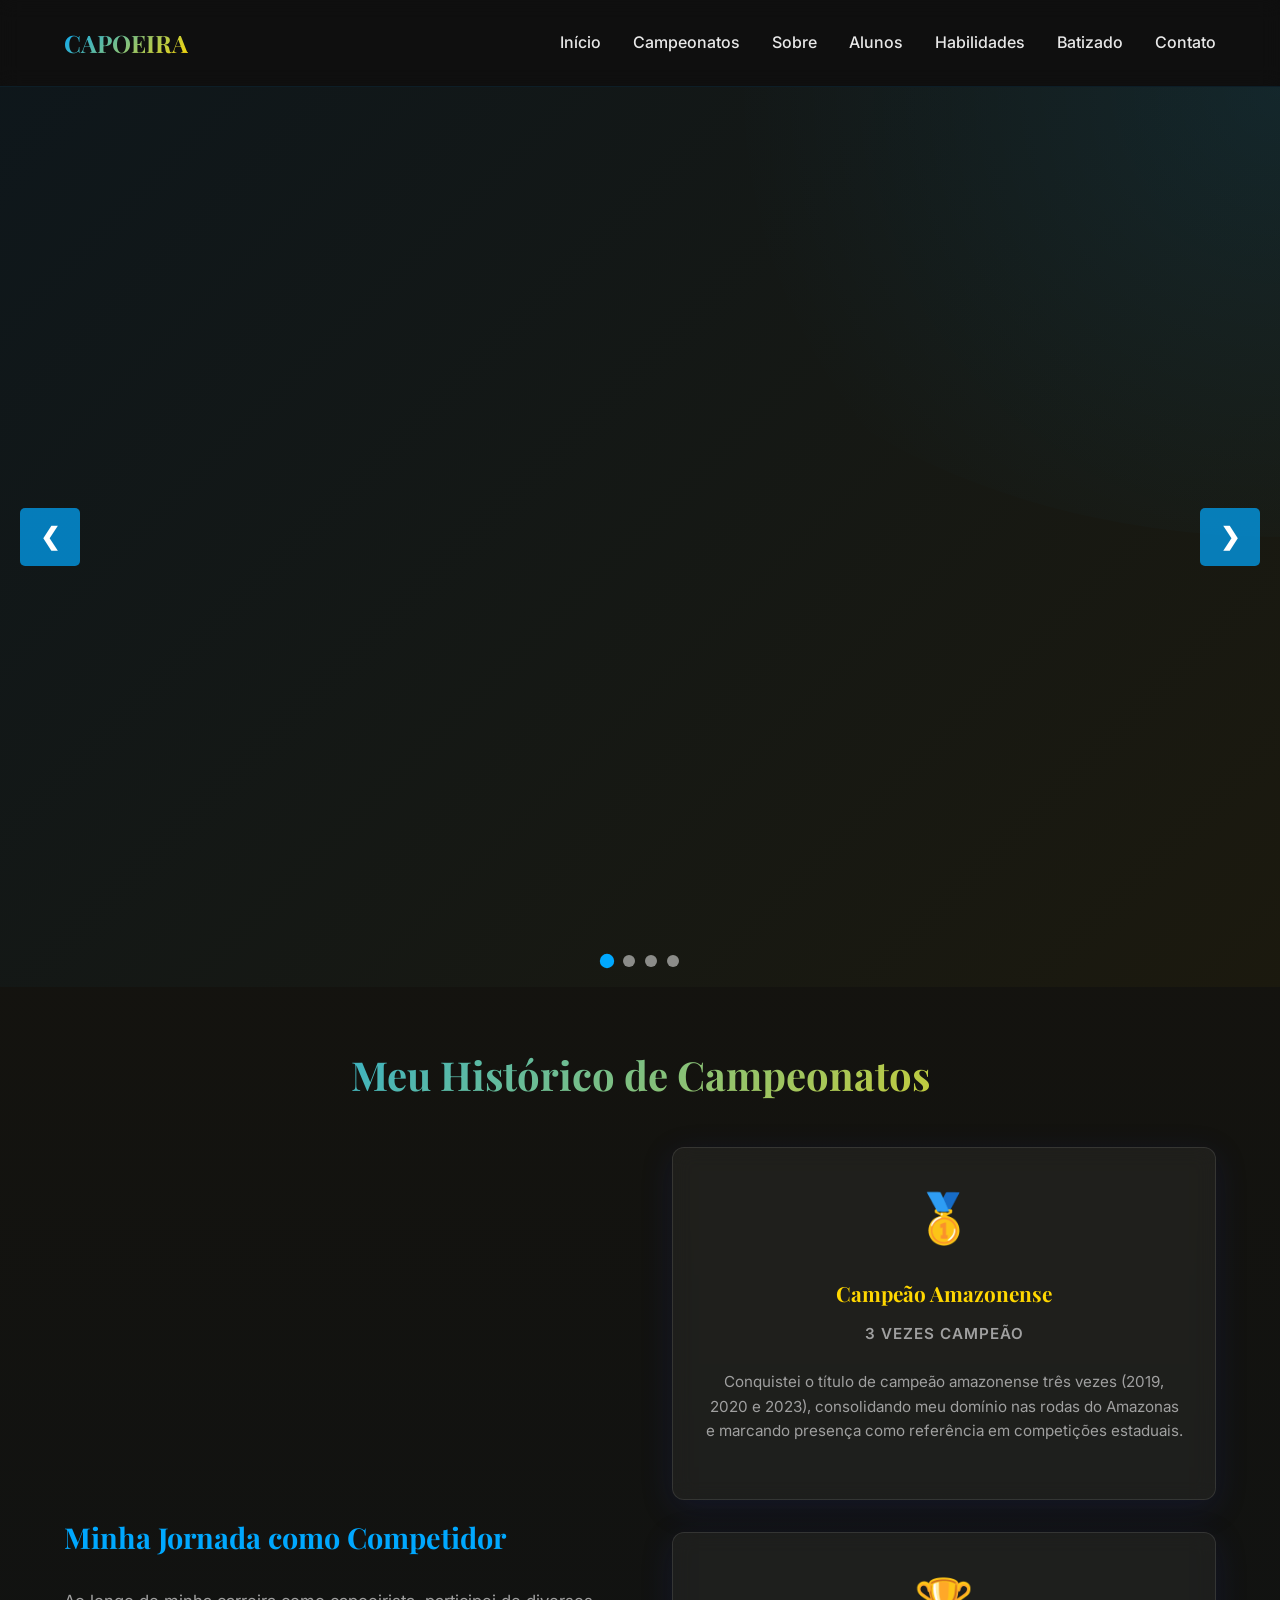
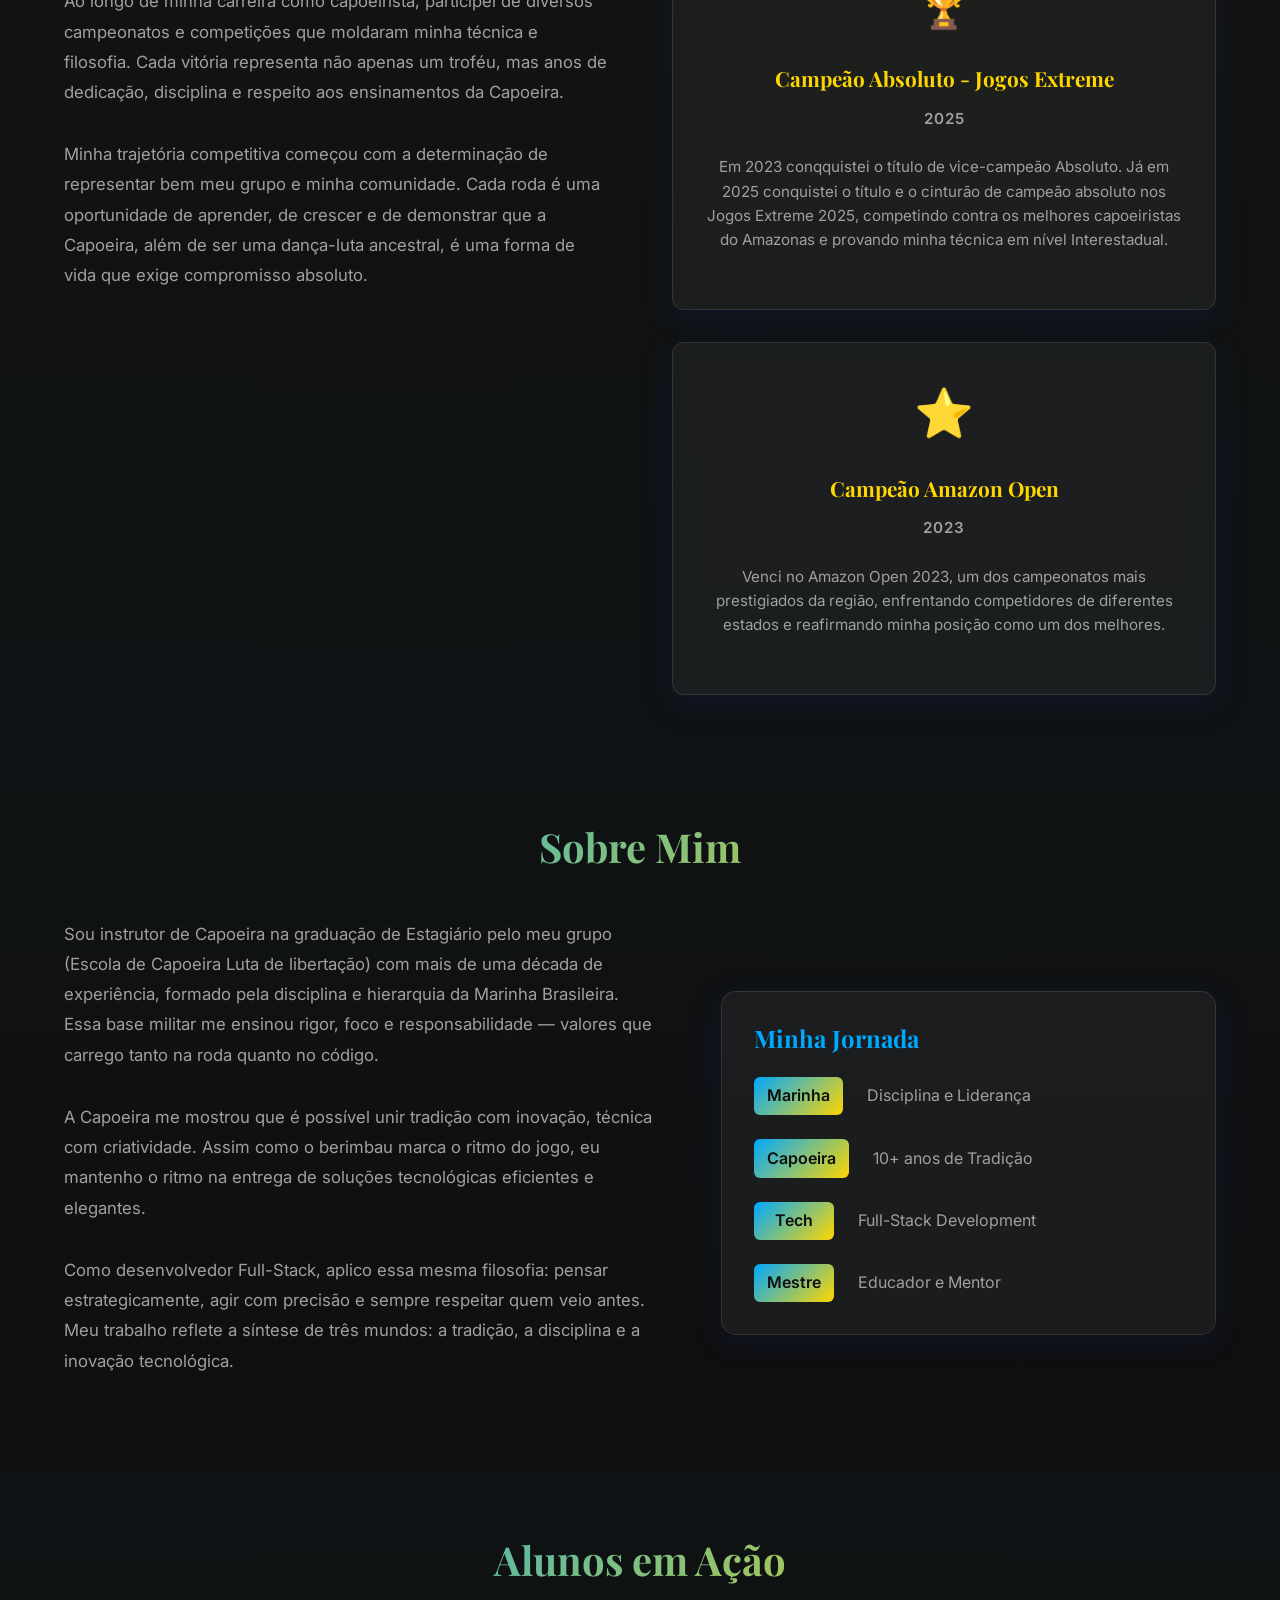
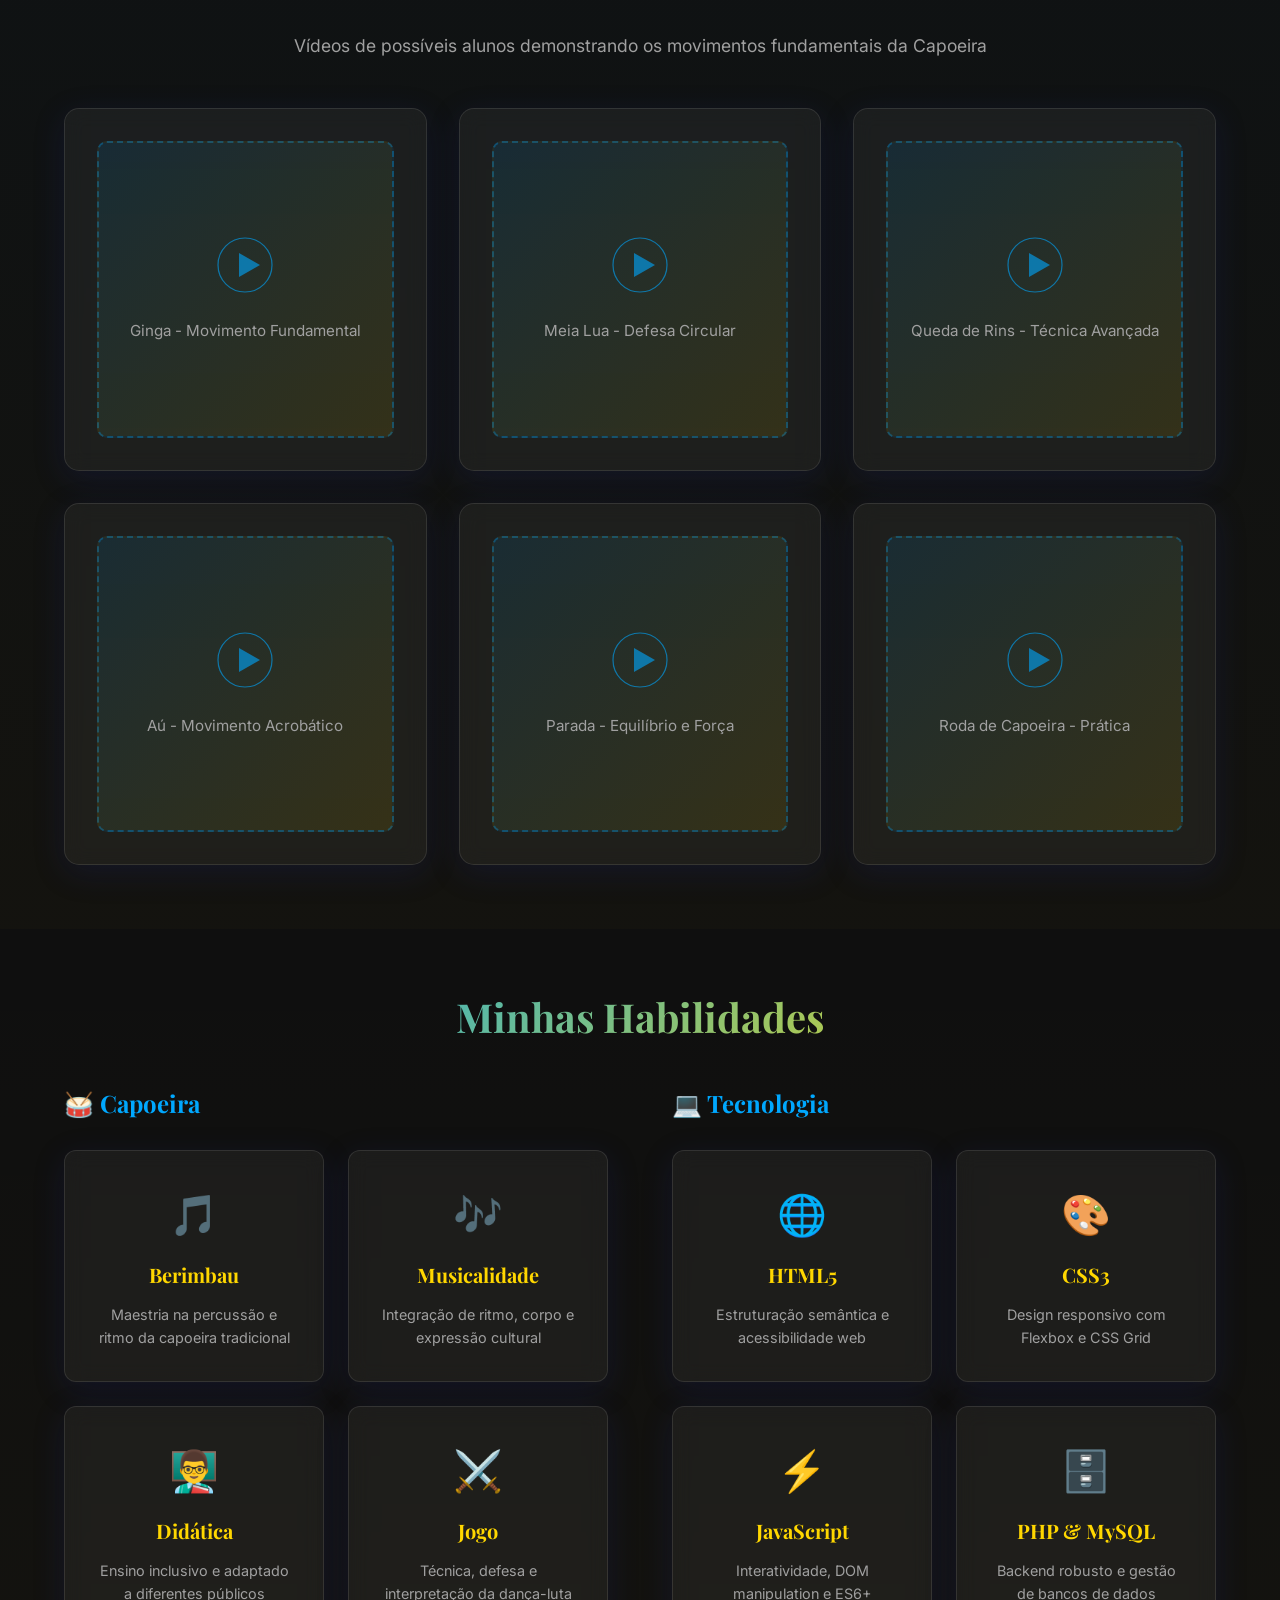
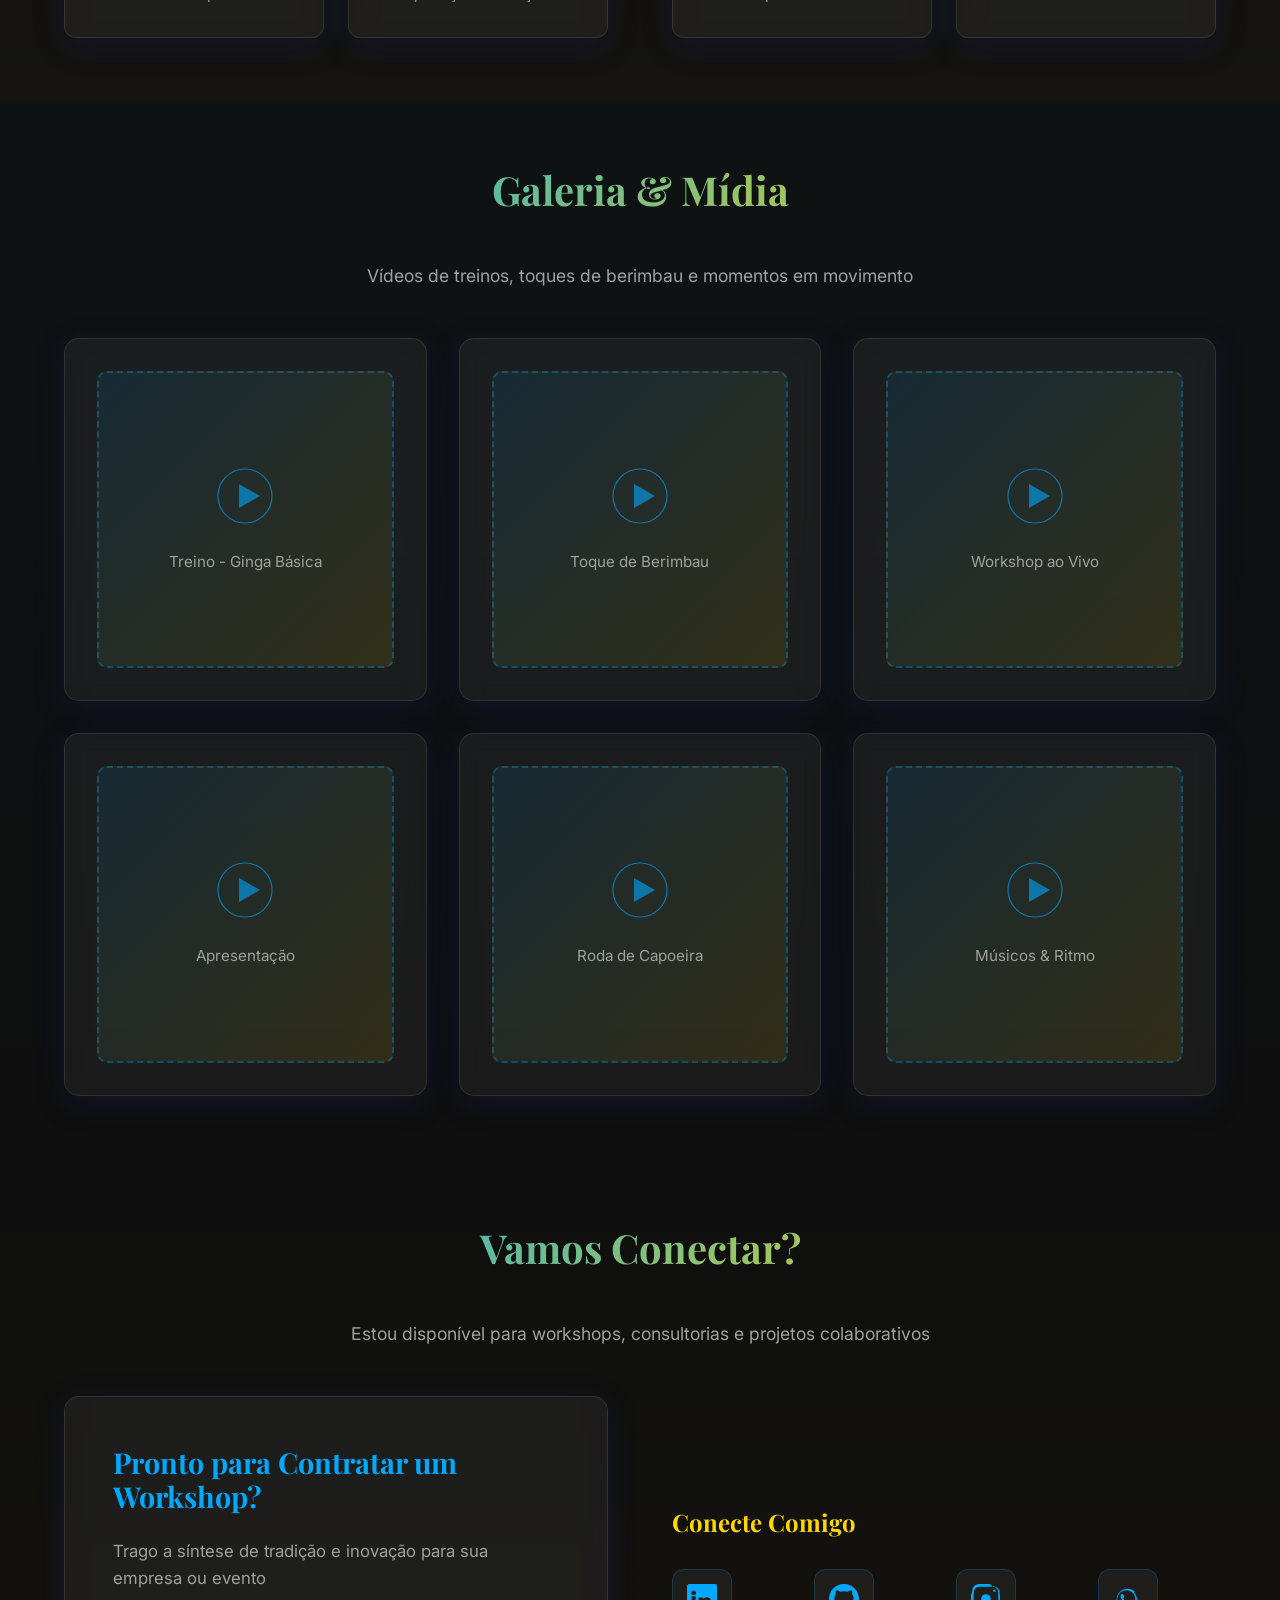
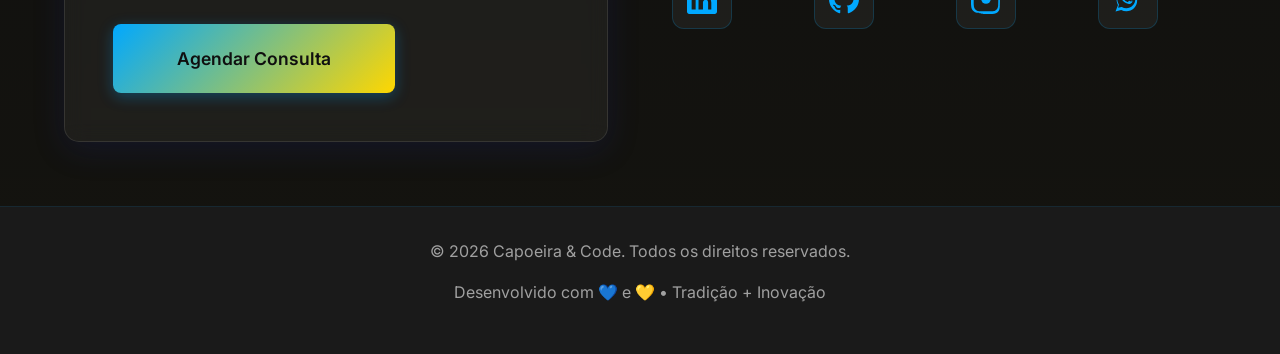
==== index.html @ b0fed378 "Subindo portfólio sem arquivos pesados" ====
<!DOCTYPE html>
<html lang="pt-BR">
<head>
    <meta charset="UTF-8">
    <meta name="viewport" content="width=device-width, initial-scale=1.0, user-scalable=no, maximum-scale=1.0, minimum-scale=1.0">
    <title>Capoeira & Code - Instrutor de Capoeira | Desenvolvedor Full-Stack</title>
    <link rel="preconnect" href="https://fonts.googleapis.com">
    <link rel="preconnect" href="https://fonts.gstatic.com" crossorigin>
    <link href="https://fonts.googleapis.com/css2?family=Inter:wght@300;400;500;600;700&family=Playfair+Display:wght@600;700;800&display=swap" rel="stylesheet">
    <link rel="stylesheet" href="style.css">
</head>
<body>
    <!-- Navigation -->
    <nav class="navbar">
        <div class="navbar-container">
            <div class="logo">
                <span class="logo-text">CAPOEIRA</span>
            </div>
            <ul class="nav-menu">
                <li><a href="#hero" class="nav-link">Início</a></li>
                <li><a href="#campeonatos" class="nav-link">Campeonatos</a></li>
                <li><a href="#sobre" class="nav-link">Sobre</a></li>
                <li><a href="#alunos" class="nav-link">Alunos</a></li>
                <li><a href="#habilidades" class="nav-link">Habilidades</a></li>
                <li><a href="batizado.html" class="nav-link">Batizado</a></li>
                <li><a href="#contato" class="nav-link">Contato</a></li>
            </ul>
            <div class="hamburger">
                <span></span>
                <span></span>
                <span></span>
            </div>
        </div>
    </nav>

    <!-- Hero Section -->
    <section id="hero" class="hero">
        <!-- Slideshow de Fundo -->
        <div class="hero-slideshow">
            <div class="slideshow-container">
                
                <div class="slide fade" style="background-image: url('Capoeira/XXXVII Batizado Luta de Libertação/20240727_153357.jpg');">
                </div>

                <div class="slide fade" style="background-image: url('Capoeira/XXXVII Batizado Luta de Libertação/20240727_152850.jpg');">
                </div>

                <div class="slide fade" style="background-image: url('Capoeira/XXXVII Batizado Luta de Libertação/20240727_152855.jpg');">
                   
                </div>

                <div class="slide fade" style="background-image: url('Capoeira/IMG-20250831-WA0031.jpg');">
                </div>

                <div class="slide fade" style="background-image: url('Capoeira/IMG-20250831-WA0033.jpg');">
                </div>

                <div class="slide fade" style="background-image: url('Capoeira/IMG-20250831-WA0037.jpg');">
                </div>
            
            <!-- Controles do Slideshow -->
            <button class="slideshow-btn prev" id="prevBtn" onclick="changeSlide(-1)">❮</button>
            <button class="slideshow-btn next" id="nextBtn" onclick="changeSlide(1)">❯</button>
            
            <!-- Dots/Indicadores -->
            <div class="slideshow-dots">
                <span class="dot active" onclick="currentSlide(0)"></span>
                <span class="dot" onclick="currentSlide(1)"></span>
                <span class="dot" onclick="currentSlide(2)"></span>
                <span class="dot" onclick="currentSlide(3)"></span>
            </div>
        </div>

        <div class="hero-content">
            <div class="hero-text">
                <h1 class="hero-title">Tradição na Roda, Inovação no Código</h1>
                <p class="hero-subtitle">10 anos de experiência em Capoeira + Desenvolvedor Full-Stack</p>
                <p class="hero-description">Unindo a disciplina da Marinha, a filosofia da Capoeira e a agilidade do desenvolvimento de software</p>
                <div class="hero-buttons">
                    <button class="btn btn-primary">Contratar Workshop</button>
                    <button class="btn btn-secondary">Conhecer Meu Trabalho</button>
                </div>
            </div>
            <div class="hero-image">
                <div class="image-placeholder">
                    <img src="" alt="Foto destaque" id="hero-img">
                </div>
            </div>
        </div>
    </section>

    <!-- Campeonatos e Vitórias -->
    <section id="campeonatos" class="campeonatos">
        <div class="container">
            <h2 class="section-title">Meu Histórico de Campeonatos</h2>
            
            <div class="campeonatos-content">
                <div class="biography-section">
                    <h3>Minha Jornada como Competidor</h3>
                    <p>
                        Ao longo de minha carreira como capoeirista, participei de diversos campeonatos e competições que moldaram minha técnica e filosofia. Cada vitória representa não apenas um troféu,
                        mas anos de dedicação, disciplina e respeito aos ensinamentos da Capoeira.
                    </p>
                    <p>
                        Minha trajetória competitiva começou com a determinação de representar bem meu grupo e minha comunidade. 
                        Cada roda é uma oportunidade de aprender, de crescer e de demonstrar que a Capoeira, além de ser uma dança-luta ancestral, é uma forma de vida que exige compromisso absoluto.
                    
                    </p>
                </div>

                <div class="championships-grid">
                    <div class="championship-card glass">
                        <div class="championship-icon">🥇</div>
                        <h3>Campeão Amazonense</h3>
                        <p class="championship-label">3 Vezes Campeão</p>
                        <p>Conquistei o título de campeão amazonense três vezes (2019, 2020 e 2023), consolidando meu domínio nas rodas do Amazonas e marcando presença como referência em competições estaduais.</p>
                    </div>

                    <div class="championship-card glass">
                        <div class="championship-icon">🏆</div>
                        <h3>Campeão Absoluto - Jogos Extreme</h3>
                        <p class="championship-label">2025</p>
                        <p>Em 2023 conqquistei o título de vice-campeão Absoluto. Já em 2025 conquistei o título e o cinturão de campeão absoluto nos Jogos Extreme 2025, competindo contra os melhores capoeiristas do Amazonas e provando minha técnica em nível Interestadual.</p>
                    </div>

                    <div class="championship-card glass">
                        <div class="championship-icon">⭐</div>
                        <h3>Campeão Amazon Open</h3>
                        <p class="championship-label">2023</p>
                        <p>Venci no Amazon Open 2023, um dos campeonatos mais prestigiados da região, enfrentando competidores de diferentes estados e reafirmando minha posição como um dos melhores.</p>
                    </div>
                </div>
            </div>
        </div>
    </section>

    <!-- Sobre Mim -->
    <section id="sobre" class="sobre">
        <div class="container">
            <h2 class="section-title">Sobre Mim</h2>
            <div class="sobre-content">
                <div class="sobre-text">
                    <p>
                        Sou instrutor de Capoeira na graduação de Estagiário pelo meu grupo (Escola de Capoeira Luta de libertação) com mais de uma década de experiência, formado pela disciplina e hierarquia da Marinha Brasileira. 
                        Essa base militar me ensinou rigor, foco e responsabilidade — valores que carrego tanto na roda quanto no código.
                    </p>
                    <p>
                        A Capoeira me mostrou que é possível unir tradição com inovação, técnica com criatividade. 
                        Assim como o berimbau marca o ritmo do jogo, eu mantenho o ritmo na entrega de soluções tecnológicas eficientes e elegantes.
                    </p>
                    <p>
                        Como desenvolvedor Full-Stack, aplico essa mesma filosofia: pensar estrategicamente, agir com precisão e sempre respeitar quem veio antes.
                         Meu trabalho reflete a síntese de três mundos: a tradição, a disciplina e a inovação tecnológica.
                    </p>
                </div>
                <div class="sobre-highlight">
                    <div class="highlight-card glass">
                        <h3>Minha Jornada</h3>
                        <ul class="journey-list">
                            <li><span class="badge">Marinha</span> Disciplina e Liderança</li>
                            <li><span class="badge">Capoeira</span> 10+ anos de Tradição</li>
                            <li><span class="badge">Tech</span> Full-Stack Development</li>
                            <li><span class="badge">Mestre</span> Educador e Mentor</li>
                        </ul>
                    </div>
                </div>
            </div>
        </div>
    </section>

    <!-- Alunos - Demonstrações de Movimentos -->
    <section id="alunos" class="alunos">
        <div class="container">
            <h2 class="section-title">Alunos em Ação</h2>
            <p class="section-subtitle">Vídeos de possíveis alunos demonstrando os movimentos fundamentais da Capoeira</p>
            
            <div class="alunos-grid">
                <div class="alunos-card glass">
                    <div class="video-placeholder">
                        <svg viewBox="0 0 100 100" xmlns="http://www.w3.org/2000/svg">
                            <circle cx="50" cy="50" r="45" fill="none" stroke="currentColor" stroke-width="2"/>
                            <polygon points="40,30 40,70 75,50" fill="currentColor"/>
                        </svg>
                        <p>Ginga - Movimento Fundamental</p>
                    </div>
                </div>

                <div class="alunos-card glass">
                    <div class="video-placeholder">
                        <svg viewBox="0 0 100 100" xmlns="http://www.w3.org/2000/svg">
                            <circle cx="50" cy="50" r="45" fill="none" stroke="currentColor" stroke-width="2"/>
                            <polygon points="40,30 40,70 75,50" fill="currentColor"/>
                        </svg>
                        <p>Meia Lua - Defesa Circular</p>
                    </div>
                </div>

                <div class="alunos-card glass">
                    <div class="video-placeholder">
                        <svg viewBox="0 0 100 100" xmlns="http://www.w3.org/2000/svg">
                            <circle cx="50" cy="50" r="45" fill="none" stroke="currentColor" stroke-width="2"/>
                            <polygon points="40,30 40,70 75,50" fill="currentColor"/>
                        </svg>
                        <p>Queda de Rins - Técnica Avançada</p>
                    </div>
                </div>

                <div class="alunos-card glass">
                    <div class="video-placeholder">
                        <svg viewBox="0 0 100 100" xmlns="http://www.w3.org/2000/svg">
                            <circle cx="50" cy="50" r="45" fill="none" stroke="currentColor" stroke-width="2"/>
                            <polygon points="40,30 40,70 75,50" fill="currentColor"/>
                        </svg>
                        <p>Aú - Movimento Acrobático</p>
                    </div>
                </div>

                <div class="alunos-card glass">
                    <div class="video-placeholder">
                        <svg viewBox="0 0 100 100" xmlns="http://www.w3.org/2000/svg">
                            <circle cx="50" cy="50" r="45" fill="none" stroke="currentColor" stroke-width="2"/>
                            <polygon points="40,30 40,70 75,50" fill="currentColor"/>
                        </svg>
                        <p>Parada - Equilíbrio e Força</p>
                    </div>
                </div>

                <div class="alunos-card glass">
                    <div class="video-placeholder">
                        <svg viewBox="0 0 100 100" xmlns="http://www.w3.org/2000/svg">
                            <circle cx="50" cy="50" r="45" fill="none" stroke="currentColor" stroke-width="2"/>
                            <polygon points="40,30 40,70 75,50" fill="currentColor"/>
                        </svg>
                        <p>Roda de Capoeira - Prática</p>
                    </div>
                </div>
            </div>
        </div>
    </section>

    <!-- Habilidades -->
    <section id="habilidades" class="habilidades">
        <div class="container">
            <h2 class="section-title">Minhas Habilidades</h2>
            
            <div class="skills-grid">
                <!-- Coluna 1: Capoeira -->
                <div class="skills-column">
                    <h3 class="column-title">🥁 Capoeira</h3>
                    <div class="skills-list">
                        <div class="skill-card glass">
                            <div class="skill-icon">🎵</div>
                            <h4>Berimbau</h4>
                            <p>Maestria na percussão e ritmo da capoeira tradicional</p>
                        </div>
                        <div class="skill-card glass">
                            <div class="skill-icon">🎶</div>
                            <h4>Musicalidade</h4>
                            <p>Integração de ritmo, corpo e expressão cultural</p>
                        </div>
                        <div class="skill-card glass">
                            <div class="skill-icon">👨‍🏫</div>
                            <h4>Didática</h4>
                            <p>Ensino inclusivo e adaptado a diferentes públicos</p>
                        </div>
                        <div class="skill-card glass">
                            <div class="skill-icon">⚔️</div>
                            <h4>Jogo</h4>
                            <p>Técnica, defesa e interpretação da dança-luta</p>
                        </div>
                    </div>
                </div>

                <!-- Coluna 2: Tecnologia -->
                <div class="skills-column">
                    <h3 class="column-title">💻 Tecnologia</h3>
                    <div class="skills-list">
                        <div class="skill-card glass">
                            <div class="skill-icon">🌐</div>
                            <h4>HTML5</h4>
                            <p>Estruturação semântica e acessibilidade web</p>
                        </div>
                        <div class="skill-card glass">
                            <div class="skill-icon">🎨</div>
                            <h4>CSS3</h4>
                            <p>Design responsivo com Flexbox e CSS Grid</p>
                        </div>
                        <div class="skill-card glass">
                            <div class="skill-icon">⚡</div>
                            <h4>JavaScript</h4>
                            <p>Interatividade, DOM manipulation e ES6+</p>
                        </div>
                        <div class="skill-card glass">
                            <div class="skill-icon">🗄️</div>
                            <h4>PHP & MySQL</h4>
                            <p>Backend robusto e gestão de bancos de dados</p>
                        </div>
                    </div>
                </div>
            </div>
        </div>
    </section>

    <!-- Galeria/Mídia -->
    <section id="galeria" class="galeria">
        <div class="container">
            <h2 class="section-title">Galeria & Mídia</h2>
            <p class="section-subtitle">Vídeos de treinos, toques de berimbau e momentos em movimento</p>
            
            <div class="media-grid">
                <div class="media-card glass">
                    <div class="media-placeholder">
                        <svg viewBox="0 0 100 100" xmlns="http://www.w3.org/2000/svg">
                            <circle cx="50" cy="50" r="45" fill="none" stroke="currentColor" stroke-width="2"/>
                            <polygon points="40,30 40,70 75,50" fill="currentColor"/>
                        </svg>
                        <p>Treino - Ginga Básica</p>
                    </div>
                </div>
                <div class="media-card glass">
                    <div class="media-placeholder">
                        <svg viewBox="0 0 100 100" xmlns="http://www.w3.org/2000/svg">
                            <circle cx="50" cy="50" r="45" fill="none" stroke="currentColor" stroke-width="2"/>
                            <polygon points="40,30 40,70 75,50" fill="currentColor"/>
                        </svg>
                        <p>Toque de Berimbau</p>
                    </div>
                </div>
                <div class="media-card glass">
                    <div class="media-placeholder">
                        <svg viewBox="0 0 100 100" xmlns="http://www.w3.org/2000/svg">
                            <circle cx="50" cy="50" r="45" fill="none" stroke="currentColor" stroke-width="2"/>
                            <polygon points="40,30 40,70 75,50" fill="currentColor"/>
                        </svg>
                        <p>Workshop ao Vivo</p>
                    </div>
                </div>
                <div class="media-card glass">
                    <div class="media-placeholder">
                        <svg viewBox="0 0 100 100" xmlns="http://www.w3.org/2000/svg">
                            <circle cx="50" cy="50" r="45" fill="none" stroke="currentColor" stroke-width="2"/>
                            <polygon points="40,30 40,70 75,50" fill="currentColor"/>
                        </svg>
                        <p>Apresentação</p>
                    </div>
                </div>
                <div class="media-card glass">
                    <div class="media-placeholder">
                        <svg viewBox="0 0 100 100" xmlns="http://www.w3.org/2000/svg">
                            <circle cx="50" cy="50" r="45" fill="none" stroke="currentColor" stroke-width="2"/>
                            <polygon points="40,30 40,70 75,50" fill="currentColor"/>
                        </svg>
                        <p>Roda de Capoeira</p>
                    </div>
                </div>
                <div class="media-card glass">
                    <div class="media-placeholder">
                        <svg viewBox="0 0 100 100" xmlns="http://www.w3.org/2000/svg">
                            <circle cx="50" cy="50" r="45" fill="none" stroke="currentColor" stroke-width="2"/>
                            <polygon points="40,30 40,70 75,50" fill="currentColor"/>
                        </svg>
                        <p>Músicos & Ritmo</p>
                    </div>
                </div>
            </div>
        </div>
    </section>

    <!-- Contato & CTA -->
    <section id="contato" class="contato">
        <div class="container">
            <h2 class="section-title">Vamos Conectar?</h2>
            <p class="section-subtitle">Estou disponível para workshops, consultorias e projetos colaborativos</p>
            
            <div class="contato-content">
                <div class="cta-box glass">
                    <h3>Pronto para Contratar um Workshop?</h3>
                    <p>Trago a síntese de tradição e inovação para sua empresa ou evento</p>
                    <button class="btn btn-primary btn-large">Agendar Consulta</button>
                </div>

                <div class="social-links">
                    <h3>Conecte Comigo</h3>
                    <div class="social-buttons">
                        <a href="https://www.linkedin.com/in/kaio-souza-210733226/" class="social-btn" title="LinkedIn">
                            <svg viewBox="0 0 24 24" fill="currentColor">
                                <path d="M20.447 20.452h-3.554v-5.569c0-1.328-.475-2.236-1.986-2.236-1.081 0-1.722.722-2.004 1.418-.103.249-.129.597-.129.946v5.441h-3.554s.047-8.83 0-9.749h3.554v1.379l-.022.033h.022v-.033c.431-.647 1.201-1.570 2.923-1.570 2.136 0 3.743 1.395 3.743 4.393v5.547zM5.337 8.855c-1.144 0-1.915-.761-1.915-1.713 0-.951.771-1.712 1.96-1.712 1.188 0 1.914.761 1.933 1.712 0 .952-.745 1.713-1.978 1.713zm1.581 11.597H3.715V9.703h3.203v10.749zM22.225 0H1.771C.792 0 0 .774 0 1.729v20.542C0 23.227.792 24 1.771 24h20.451C23.2 24 24 23.227 24 22.271V1.729C24 .774 23.2 0 22.225 0z"/>
                            </svg>
                        </a>
                        <a href="https://github.com/kaiosouzadasilva" class="social-btn" title="GitHub">
                            <svg viewBox="0 0 24 24" fill="currentColor">
                                <path d="M12 0c-6.626 0-12 5.373-12 12 0 5.302 3.438 9.8 8.207 11.387.599.111.793-.261.793-.577v-2.234c-3.338.726-4.033-1.416-4.033-1.416-.546-1.387-1.333-1.756-1.333-1.756-1.089-.745.083-.729.083-.729 1.205.084 1.839 1.237 1.839 1.237 1.07 1.834 2.807 1.304 3.492.997.107-.775.418-1.305.762-1.604-2.665-.305-5.467-1.334-5.467-5.931 0-1.311.469-2.381 1.236-3.221-.124-.303-.535-1.524.117-3.176 0 0 1.008-.322 3.301 1.23.957-.266 1.983-.399 3.003-.404 1.02.005 2.047.138 3.006.404 2.291-1.552 3.297-1.23 3.297-1.23.653 1.653.242 2.874.118 3.176.77.84 1.235 1.911 1.235 3.221 0 4.609-2.807 5.624-5.479 5.921.43.372.823 1.102.823 2.222v 3.293c0 .319.192.694.801.576 4.765-1.589 8.199-6.086 8.199-11.386 0-6.627-5.373-12-12-12z"/>
                            </svg>
                        </a>
                        <a href="https://www.instagram.com/k_souza_30/" class="social-btn" title="Instagram">
                            <svg viewBox="0 0 24 24" fill="currentColor">
                                <path d="M12 0C8.74 0 8.333.015 7.053.072 5.775.132 4.905.333 4.117.6c-.6.23-1.11.557-1.605 1.052-.495.495-.822 1.005-1.052 1.605-.267.788-.468 1.658-.528 2.936C.015 8.333 0 8.74 0 12s.015 3.667.072 4.947c.06 1.277.261 2.148.528 2.936.23.6.557 1.11 1.052 1.605.495.495 1.005.822 1.605 1.052.788.267 1.658.468 2.936.528C8.333 23.985 8.74 24 12 24s3.667-.015 4.947-.072c1.277-.06 2.148-.261 2.936-.528.6-.23 1.11-.557 1.605-1.052.495-.495.822-1.005 1.052-1.605.267-.788.468-1.658.528-2.936.057-1.28.072-1.687.072-4.947s-.015-3.667-.072-4.947c-.06-1.277-.261-2.148-.528-2.936-.23-.6-.557-1.11-1.052-1.605-.495-.495-1.005-.822-1.605-1.052-.788-.267-1.658-.468-2.936-.528C15.667.015 15.26 0 12 0zm0 2.16c3.203 0 3.585.009 4.849.07 1.17.054 1.805.244 2.227.407.562.217.96.477 1.382.896.419.42.679.819.896 1.381.163.422.353 1.057.407 2.227.061 1.264.07 1.646.07 4.849s-.009 3.585-.07 4.849c-.054 1.17-.244 1.805-.407 2.227-.217.562-.477.96-.896 1.382-.42.419-.819.679-1.381.896-.422.163-1.057.353-2.227.407-1.264.061-1.646.07-4.849.07s-3.585-.009-4.849-.07c-1.17-.054-1.805-.244-2.227-.407-.562-.217-.96-.477-1.382-.896-.419-.42-.679-.819-.896-1.381-.163-.422-.353-1.057-.407-2.227-.061-1.264-.07-1.646-.07-4.849s.009-3.585.07-4.849c.054-1.17.244-1.805.407-2.227.217-.562.477-.96.896-1.382.42-.419.819-.679 1.381-.896.422-.163 1.057-.353 2.227-.407 1.264-.061 1.646-.07 4.849-.07z"/>
                                <circle cx="12" cy="12" r="3.846"/>
                                <circle cx="18.613" cy="5.387" r=".92"/>
                            </svg>
                        </a>
                        <a href="https://wa.me/5592991998238" class="social-btn" title="WhatsApp">
                         <svg viewBox="0 0 24 24" fill="currentColor">
                             <path d="M17.6 6.32c-1.63-1.6-3.8-2.48-6.1-2.48-4.76 0-8.64 3.88-8.64 8.65 0 1.52.39 3.01 1.13 4.32L2 22l4.55-1.19c1.26.68 2.68 1.04 4.15 1.04 4.76 0 8.64-3.88 8.64-8.65 0-2.31-.9-4.49-2.53-6.13zM10.7 19.48c-1.3 0-2.56-.34-3.66-1l-.26-.15-2.69.7.71-2.6-.17-.27c-.76-1.2-1.16-2.59-1.16-4 0-3.96 3.22-7.18 7.18-7.18 1.92 0 3.72.75 5.08 2.11 1.36 1.36 2.11 3.16 2.11 5.07 0 3.96-3.22 7.18-7.18 7.18zm3.92-5.38c-.21-.11-1.28-.63-1.48-.7-.2-.07-.35-.11-.49.11-.14.22-.56.7-.68.85-.12.14-.25.16-.46.05-.21-.11-1.02-.38-1.94-1.19-.72-.64-1.2-1.43-1.34-1.65-.14-.22-.02-.33.11-.44.11-.1.25-.26.37-.38.12-.12.16-.21.25-.35.09-.15.05-.28-.02-.39-.07-.11-.49-1.19-.68-1.63-.18-.41-.36-.36-.49-.36-.12 0-.27-.02-.41-.02-.14 0-.37.05-.56.25-.19.2-.72.71-.72 1.73s.73 2.01.83 2.15c.1.14 1.41 2.16 3.42 3.03 1.91.84 2.67.8 3.16.76.5-.04 1.61-.66 1.83-1.3.22-.65.22-1.2.16-1.32-.06-.13-.21-.21-.42-.32z"/>
                            </svg>
                        </a>
                    </div>
                </div>
            </div>
        </div>
    </section>

    <!-- Footer -->
    <footer class="footer">
        <div class="container">
            <p>&copy; 2026 Capoeira & Code. Todos os direitos reservados.</p>
            <p>Desenvolvido com 💙 e 💛 • Tradição + Inovação</p>
        </div>
    </footer>

    <script src="script.js"></script>
</body>
</html>
---- style.css ----
/* ============================================
   VARIÁVEIS E CORES - Dark Mode
   ============================================ */
:root {
    /* Cores Primárias */
    --color-bg-dark: #0f0f0f;
    --color-bg-secondary: #1a1a1a;
    --color-bg-tertiary: #252525;
    --color-text-light: #e8e8e8;
    --color-text-muted: #a0a0a0;
    
    /* Cores de Destaque */
    --color-blue: #00a8ff;
    --color-blue-dark: #0088cc;
    --color-blue-light: #33b3ff;
    --color-yellow: #ffd700;
    --color-yellow-light: #ffed4e;
    
    /* Gradientes */
    --gradient-primary: linear-gradient(135deg, var(--color-blue) 0%, var(--color-yellow) 100%);
    --gradient-secondary: linear-gradient(135deg, var(--color-blue-dark) 0%, #cc9500 100%);
    
    /* Tipografia */
    --font-primary: 'Inter', sans-serif;
    --font-title: 'Playfair Display', serif;
    
    /* Espaçamento */
    --spacing-xs: 0.5rem;
    --spacing-sm: 1rem;
    --spacing-md: 1.5rem;
    --spacing-lg: 2rem;
    --spacing-xl: 3rem;
    --spacing-2xl: 4rem;
    
    /* Transições */
    --transition-fast: 0.2s ease-in-out;
    --transition-base: 0.3s ease-in-out;
    --transition-slow: 0.5s ease-in-out;
}

/* ============================================
   RESET E ESTILOS GLOBAIS
   ============================================ */
* {
    margin: 0;
    padding: 0;
    box-sizing: border-box;
}

html {
    scroll-behavior: smooth;
    touch-action: pan-x pan-y;
    -webkit-touch-callout: none;
    -webkit-user-select: none;
    user-select: none;
}

body {
    font-family: var(--font-primary);
    background-color: var(--color-bg-dark);
    color: var(--color-text-light);
    line-height: 1.6;
    overflow-x: hidden;
    touch-action: pan-x pan-y;
    -webkit-user-select: none;
    user-select: none;
}

::-webkit-scrollbar {
    width: 10px;
}

::-webkit-scrollbar-track {
    background: var(--color-bg-secondary);
}

::-webkit-scrollbar-thumb {
    background: var(--color-blue);
    border-radius: 5px;
}

::-webkit-scrollbar-thumb:hover {
    background: var(--color-yellow);
}

/* ============================================
   CONTAINER E LAYOUT BASE
   ============================================ */
.container {
    max-width: 1200px;
    margin: 0 auto;
    padding: 0 var(--spacing-md);
}

section {
    padding: var(--spacing-2xl) 0;
}

/* ============================================
   TIPOGRAFIA
   ============================================ */
h1, h2, h3, h4, h5, h6 {
    font-family: var(--font-title);
    font-weight: 700;
    line-height: 1.2;
    margin-bottom: var(--spacing-md);
}

h1 {
    font-size: 3.5rem;
}

h2 {
    font-size: 2.5rem;
}

h3 {
    font-size: 1.5rem;
}

h4 {
    font-size: 1.25rem;
}

p {
    margin-bottom: var(--spacing-md);
    color: var(--color-text-muted);
}

.section-title {
    text-align: center;
    margin-bottom: var(--spacing-xl);
    background: var(--gradient-primary);
    -webkit-background-clip: text;
    -webkit-text-fill-color: transparent;
    background-clip: text;
}

.section-subtitle {
    text-align: center;
    color: var(--color-text-muted);
    font-size: 1.1rem;
    margin-bottom: var(--spacing-xl);
}

/* ============================================
   NAVEGAÇÃO
   ============================================ */
.navbar {
    position: sticky;
    top: 0;
    z-index: 1000;
    background: rgba(15, 15, 15, 0.8);
    backdrop-filter: blur(10px);
    border-bottom: 1px solid rgba(0, 168, 255, 0.1);
    padding: var(--spacing-md) 0;
    animation: slideDown 0.5s ease-in-out;
}

@keyframes slideDown {
    from {
        transform: translateY(-100%);
        opacity: 0;
    }
    to {
        transform: translateY(0);
        opacity: 1;
    }
}

.navbar-container {
    max-width: 1200px;
    margin: 0 auto;
    padding: 0 var(--spacing-md);
    display: flex;
    justify-content: space-between;
    align-items: center;
}

.logo {
    font-family: var(--font-title);
    font-size: 1.5rem;
    font-weight: 700;
    background: var(--gradient-primary);
    -webkit-background-clip: text;
    -webkit-text-fill-color: transparent;
    background-clip: text;
    cursor: pointer;
    transition: transform var(--transition-base);
}

.logo:hover {
    transform: scale(1.1);
}

.logo-text {
    display: inline-block;
}

.nav-menu {
    display: flex;
    list-style: none;
    gap: var(--spacing-lg);
}

.nav-link {
    color: var(--color-text-light);
    text-decoration: none;
    font-weight: 500;
    transition: all var(--transition-base);
    position: relative;
}

.nav-link::after {
    content: '';
    position: absolute;
    bottom: -5px;
    left: 0;
    width: 0;
    height: 2px;
    background: var(--gradient-primary);
    transition: width var(--transition-base);
}

.nav-link:hover {
    color: var(--color-blue);
}

.nav-link:hover::after {
    width: 100%;
}

.hamburger {
    display: none;
    flex-direction: column;
    gap: 5px;
    cursor: pointer;
}

.hamburger span {
    width: 25px;
    height: 3px;
    background: var(--color-text-light);
    border-radius: 2px;
    transition: all var(--transition-base);
}

/* ============================================
   SLIDESHOW DE GRUPO
   ============================================ */
.hero-slideshow {
    position: absolute;
    top: 0;
    left: 0;
    width: 100%;
    height: 100%;
    z-index: 0;
}

.slideshow-container {
    position: relative;
    width: 100%;
    height: 100%;
}

.slide {
    display: none;
    position: absolute;
    width: 100%;
    height: 100%;
    opacity: 0;
    transition: opacity var(--transition-slow);
}

.slide.active {
    display: block;
    opacity: 0.3;
}

.slide-img {
    width: 100%;
    height: 100%;
    object-fit: cover;
}

.slide.fade.active {
    animation: fade var(--transition-slow);
}

@keyframes fade {
    from { opacity: 0.2; }
    to { opacity: 0.3; }
}

/* Botões de Controle do Slideshow */
.slideshow-btn {
    position: absolute;
    top: 50%;
    transform: translateY(-50%);
    z-index: 10;
    background: rgba(0, 168, 255, 0.7);
    color: white;
    border: none;
    padding: 15px 20px;
    font-size: 1.5rem;
    cursor: pointer;
    border-radius: 5px;
    transition: all var(--transition-base);
    font-weight: bold;
}

.slideshow-btn:hover {
    background: rgba(0, 168, 255, 1);
    transform: translateY(-50%) scale(1.1);
}

.slideshow-btn.prev {
    left: 20px;
}

.slideshow-btn.next {
    right: 20px;
}

/* Dots/Indicadores */
.slideshow-dots {
    position: absolute;
    bottom: 20px;
    left: 50%;
    transform: translateX(-50%);
    z-index: 10;
    display: flex;
    gap: 10px;
}

.dot {
    width: 12px;
    height: 12px;
    border-radius: 50%;
    background: rgba(255, 255, 255, 0.5);
    cursor: pointer;
    transition: all var(--transition-base);
}

.dot.active {
    background: var(--color-blue);
    transform: scale(1.2);
}

.dot:hover {
    background: rgba(255, 255, 255, 0.8);
}

/* ============================================
   HERO SECTION
   ============================================ */
.hero {
    min-height: 100vh;
    display: flex;
    align-items: center;
    padding: var(--spacing-2xl) 0;
    background: linear-gradient(135deg, rgba(0, 168, 255, 0.05) 0%, rgba(255, 215, 0, 0.05) 100%);
    position: relative;
    overflow: hidden;
    padding-left: 60px;
}

.hero::before {
    content: '';
    position: absolute;
    top: -50%;
    right: -50%;
    width: 100%;
    height: 100%;
    background: radial-gradient(circle, rgba(0, 168, 255, 0.1) 0%, transparent 70%);
    border-radius: 50%;
    pointer-events: none;
}

.hero-content {
    display: grid;
    grid-template-columns: 1fr 1fr;
    gap: var(--spacing-2xl);
    align-items: center;
    position: relative;
    z-index: 1;
}

.hero-text {
    animation: fadeInUp 0.8s ease-in-out 0.2s both;
}

.hero-title {
    font-size: 3.5rem;
    background: var(--gradient-primary);
    -webkit-background-clip: text;
    -webkit-text-fill-color: transparent;
    background-clip: text;
    margin-bottom: var(--spacing-md);
    line-height: 1.1;
}

.hero-subtitle {
    font-size: 1.3rem;
    color: var(--color-blue-light);
    margin-bottom: var(--spacing-md);
}

.hero-description {
    font-size: 1.1rem;
    color: var(--color-text-muted);
    margin-bottom: var(--spacing-lg);
}

.hero-buttons {
    display: flex;
    gap: var(--spacing-md);
    flex-wrap: wrap;
}

.hero-image {
    display: flex;
    justify-content: center;
    align-items: center;
    animation: fadeInRight 0.8s ease-in-out 0.4s both;
}

.image-placeholder {
    width: 100%;
    max-width: 400px;
    aspect-ratio: 1;
    border-radius: 20px;
    background: linear-gradient(135deg, rgba(0, 168, 255, 0.1) 0%, rgba(255, 215, 0, 0.1) 100%);
    border: 2px solid rgba(0, 168, 255, 0.2);
    display: flex;
    align-items: center;
    justify-content: center;
    overflow: hidden;
    position: relative;
}

.image-placeholder::before {
    content: '';
    position: absolute;
    inset: 0;
    background: linear-gradient(45deg, transparent 30%, rgba(255, 255, 255, 0.1) 50%, transparent 70%);
    transform: translateX(-100%);
    animation: shimmer 3s infinite;
}

@keyframes shimmer {
    0% { transform: translateX(-100%); }
    100% { transform: translateX(100%); }
}

.image-placeholder img {
    width: 100%;
    height: 100%;
    object-fit: cover;
    display: block;
}

/* ============================================
   BOTÕES
   ============================================ */
.btn {
    padding: var(--spacing-sm) var(--spacing-lg);
    border: none;
    border-radius: 8px;
    font-family: var(--font-primary);
    font-size: 1rem;
    font-weight: 600;
    cursor: pointer;
    transition: all var(--transition-base);
    text-decoration: none;
    display: inline-block;
    position: relative;
    overflow: hidden;
}

.btn::before {
    content: '';
    position: absolute;
    top: 50%;
    left: 50%;
    width: 0;
    height: 0;
    border-radius: 50%;
    background: rgba(255, 255, 255, 0.3);
    transform: translate(-50%, -50%);
    transition: width var(--transition-fast), height var(--transition-fast);
}

.btn:hover::before {
    width: 300px;
    height: 300px;
}

.btn-primary {
    background: var(--gradient-primary);
    color: var(--color-bg-dark);
    box-shadow: 0 4px 15px rgba(0, 168, 255, 0.3);
}

.btn-primary:hover {
    box-shadow: 0 6px 25px rgba(0, 168, 255, 0.5);
    transform: translateY(-2px);
}

.btn-secondary {
    background: transparent;
    color: var(--color-blue);
    border: 2px solid var(--color-blue);
}

.btn-secondary:hover {
    background: rgba(0, 168, 255, 0.1);
    border-color: var(--color-yellow);
    color: var(--color-yellow);
}

.btn-large {
    padding: var(--spacing-md) var(--spacing-2xl);
    font-size: 1.1rem;
}

/* ============================================
   GLASSMORPHISM
   ============================================ */
.glass {
    background: rgba(255, 255, 255, 0.05);
    backdrop-filter: blur(10px);
    border: 1px solid rgba(255, 255, 255, 0.1);
    border-radius: 12px;
    box-shadow: 0 8px 32px 0 rgba(31, 38, 135, 0.2);
}

.glass:hover {
    background: rgba(255, 255, 255, 0.08);
    border-color: rgba(255, 215, 0, 0.3);
    box-shadow: 0 8px 32px 0 rgba(0, 168, 255, 0.2);
}

/* ============================================
   SOBRE MIM
   ============================================ */
.sobre {
    background: linear-gradient(180deg, rgba(0, 168, 255, 0.02) 0%, transparent 100%);
}

.sobre-content {
    display: grid;
    grid-template-columns: 1.2fr 1fr;
    gap: var(--spacing-2xl);
    align-items: center;
}

.sobre-text {
    animation: fadeInLeft 0.8s ease-in-out 0.2s both;
}

.sobre-text p {
    margin-bottom: var(--spacing-lg);
    font-size: 1.05rem;
    line-height: 1.8;
}

.sobre-highlight {
    animation: fadeInRight 0.8s ease-in-out 0.4s both;
}

.highlight-card {
    padding: var(--spacing-lg);
    border-radius: 15px;
}

.highlight-card h3 {
    color: var(--color-blue);
    margin-bottom: var(--spacing-md);
}

.journey-list {
    list-style: none;
    display: flex;
    flex-direction: column;
    gap: var(--spacing-md);
}

.journey-list li {
    display: flex;
    align-items: center;
    gap: var(--spacing-md);
    color: var(--color-text-muted);
    font-size: 1rem;
}

.badge {
    display: inline-block;
    padding: 0.4rem 0.8rem;
    background: var(--gradient-primary);
    color: var(--color-bg-dark);
    border-radius: 6px;
    font-weight: 600;
    min-width: 80px;
    text-align: center;
}

/* ============================================
   HABILIDADES
   ============================================ */
.habilidades {
    background: linear-gradient(180deg, transparent 0%, rgba(255, 215, 0, 0.02) 100%);
}

.skills-grid {
    display: grid;
    grid-template-columns: 1fr 1fr;
    gap: var(--spacing-2xl);
}

.skills-column {
    animation: fadeIn 0.8s ease-in-out;
}

.column-title {
    font-size: 1.5rem;
    color: var(--color-blue);
    margin-bottom: var(--spacing-lg);
    display: flex;
    align-items: center;
    gap: var(--spacing-sm);
}

.skills-list {
    display: grid;
    grid-template-columns: 1fr 1fr;
    gap: var(--spacing-md);
}

.skill-card {
    padding: var(--spacing-lg);
    border-radius: 12px;
    text-align: center;
    transition: all var(--transition-base);
    cursor: pointer;
}

.skill-card:hover {
    transform: translateY(-8px);
}

.skill-icon {
    font-size: 2.5rem;
    margin-bottom: var(--spacing-sm);
}

.skill-card h4 {
    color: var(--color-yellow);
    margin-bottom: var(--spacing-sm);
}

.skill-card p {
    font-size: 0.9rem;
    color: var(--color-text-muted);
    margin: 0;
}

/* ============================================
   GALERIA
   ============================================ */
.galeria {
    background: linear-gradient(180deg, rgba(0, 168, 255, 0.02) 0%, transparent 100%);
}

.media-grid {
    display: grid;
    grid-template-columns: repeat(auto-fit, minmax(280px, 1fr));
    gap: var(--spacing-lg);
}

.media-card {
    padding: var(--spacing-lg);
    border-radius: 15px;
    overflow: hidden;
    transition: all var(--transition-base);
    cursor: pointer;
    animation: fadeIn 0.8s ease-in-out;
}

.media-card:hover {
    transform: scale(1.05) translateY(-5px);
}

.media-placeholder {
    width: 100%;
    aspect-ratio: 1;
    display: flex;
    flex-direction: column;
    align-items: center;
    justify-content: center;
    background: linear-gradient(135deg, rgba(0, 168, 255, 0.1) 0%, rgba(255, 215, 0, 0.1) 100%);
    border-radius: 10px;
    border: 2px dashed rgba(0, 168, 255, 0.3);
    transition: all var(--transition-base);
    gap: var(--spacing-md);
}

.media-placeholder svg {
    width: 60px;
    height: 60px;
    color: var(--color-blue);
    opacity: 0.6;
}

.media-placeholder p {
    color: var(--color-text-muted);
    font-size: 0.95rem;
    margin: 0;
}

.media-card:hover .media-placeholder {
    background: linear-gradient(135deg, rgba(0, 168, 255, 0.2) 0%, rgba(255, 215, 0, 0.2) 100%);
    border-color: rgba(255, 215, 0, 0.5);
}

/* ============================================
   CONTATO
   ============================================ */
.contato {
    background: linear-gradient(180deg, transparent 0%, rgba(255, 215, 0, 0.02) 100%);
}

.contato-content {
    display: grid;
    grid-template-columns: 1fr 1fr;
    gap: var(--spacing-2xl);
    align-items: center;
}

.cta-box {
    padding: var(--spacing-xl);
    border-radius: 15px;
    animation: fadeInLeft 0.8s ease-in-out;
}

.cta-box h3 {
    font-size: 1.8rem;
    color: var(--color-blue);
    margin-bottom: var(--spacing-md);
}

.cta-box p {
    color: var(--color-text-muted);
    margin-bottom: var(--spacing-lg);
    font-size: 1.05rem;
}

.social-links {
    animation: fadeInRight 0.8s ease-in-out;
}

.social-links h3 {
    color: var(--color-yellow);
    margin-bottom: var(--spacing-lg);
}

.social-buttons {
    display: grid;
    grid-template-columns: repeat(auto-fit, minmax(60px, 1fr));
    gap: var(--spacing-md);
}

.social-btn {
    width: 60px;
    height: 60px;
    display: flex;
    align-items: center;
    justify-content: center;
    background: rgba(255, 255, 255, 0.05);
    border: 1px solid rgba(0, 168, 255, 0.2);
    border-radius: 12px;
    color: var(--color-blue);
    transition: all var(--transition-base);
    cursor: pointer;
    text-decoration: none;
}

.social-btn svg {
    width: 30px;
    height: 30px;
}

.social-btn:hover {
    background: var(--gradient-primary);
    color: var(--color-bg-dark);
    border-color: var(--color-yellow);
    transform: translateY(-5px);
}

/* ============================================
   CAMPEONATOS E VITÓRIAS
   ============================================ */
.campeonatos {
    background: linear-gradient(180deg, rgba(255, 215, 0, 0.02) 0%, rgba(0, 168, 255, 0.02) 100%);
    padding: var(--spacing-2xl) 0;
}

.campeonatos-content {
    display: grid;
    grid-template-columns: 1fr 1fr;
    gap: var(--spacing-2xl);
}

.biography-section {
    display: flex;
    flex-direction: column;
    justify-content: center;
    animation: fadeInLeft 0.8s ease-in-out;
}

.biography-section h3 {
    font-size: 1.8rem;
    color: var(--color-blue);
    margin-bottom: var(--spacing-lg);
}

.biography-section p {
    font-size: 1.05rem;
    line-height: 1.8;
    margin-bottom: var(--spacing-lg);
    color: var(--color-text-muted);
}

.championships-grid {
    display: grid;
    grid-template-columns: 1fr;
    gap: var(--spacing-lg);
    animation: fadeInRight 0.8s ease-in-out;
}

.championship-card {
    padding: var(--spacing-lg);
    border-radius: 12px;
    text-align: center;
    transition: all var(--transition-base);
    cursor: pointer;
}

.championship-card:hover {
    transform: translateY(-10px);
    background: rgba(255, 255, 255, 0.08);
    border-color: rgba(255, 215, 0, 0.5);
}

.championship-icon {
    font-size: 3rem;
    margin-bottom: var(--spacing-md);
    display: block;
}

.championship-card h3 {
    font-size: 1.3rem;
    color: var(--color-yellow);
    margin-bottom: var(--spacing-sm);
}

.championship-label {
    font-size: 0.9rem;
    color: var(--color-blue);
    font-weight: 600;
    margin-bottom: var(--spacing-md);
    text-transform: uppercase;
    letter-spacing: 1px;
}

.championship-card p {
    font-size: 0.95rem;
    color: var(--color-text-muted);
    line-height: 1.6;
}

/* ============================================
   ALUNOS - DEMONSTRAÇÕES
   ============================================ */
.alunos {
    background: linear-gradient(180deg, rgba(0, 168, 255, 0.02) 0%, rgba(255, 215, 0, 0.02) 100%);
}

.alunos-grid {
    display: grid;
    grid-template-columns: repeat(auto-fit, minmax(280px, 1fr));
    gap: var(--spacing-lg);
}

.alunos-card {
    padding: var(--spacing-lg);
    border-radius: 15px;
    overflow: hidden;
    transition: all var(--transition-base);
    cursor: pointer;
    animation: fadeIn 0.8s ease-in-out;
}

.alunos-card:hover {
    transform: scale(1.05) translateY(-5px);
    background: rgba(255, 255, 255, 0.08);
    border-color: rgba(0, 168, 255, 0.5);
}

.video-placeholder {
    width: 100%;
    aspect-ratio: 1;
    display: flex;
    flex-direction: column;
    align-items: center;
    justify-content: center;
    background: linear-gradient(135deg, rgba(0, 168, 255, 0.1) 0%, rgba(255, 215, 0, 0.1) 100%);
    border-radius: 10px;
    border: 2px dashed rgba(0, 168, 255, 0.3);
    transition: all var(--transition-base);
    gap: var(--spacing-md);
}

.video-placeholder svg {
    width: 60px;
    height: 60px;
    color: var(--color-blue);
    opacity: 0.6;
}

.video-placeholder p {
    color: var(--color-text-muted);
    font-size: 0.95rem;
    margin: 0;
    text-align: center;
}

.alunos-card:hover .video-placeholder {
    background: linear-gradient(135deg, rgba(0, 168, 255, 0.2) 0%, rgba(255, 215, 0, 0.2) 100%);
    border-color: rgba(255, 215, 0, 0.5);
}

/* ============================================
   FOOTER
   ============================================ */
.footer {
    background: var(--color-bg-secondary);
    padding: var(--spacing-lg) 0;
    border-top: 1px solid rgba(0, 168, 255, 0.1);
    text-align: center;
    color: var(--color-text-muted);
}

.footer p {
    margin-bottom: var(--spacing-sm);
}

/* ============================================
   ANIMAÇÕES
   ============================================ */
@keyframes fadeInUp {
    from {
        opacity: 0;
        transform: translateY(30px);
    }
    to {
        opacity: 1;
        transform: translateY(0);
    }
}

@keyframes fadeInDown {
    from {
        opacity: 0;
        transform: translateY(-30px);
    }
    to {
        opacity: 1;
        transform: translateY(0);
    }
}

@keyframes fadeInLeft {
    from {
        opacity: 0;
        transform: translateX(-30px);
    }
    to {
        opacity: 1;
        transform: translateX(0);
    }
}

@keyframes fadeInRight {
    from {
        opacity: 0;
        transform: translateX(30px);
    }
    to {
        opacity: 1;
        transform: translateX(0);
    }
}

@keyframes fadeIn {
    from {
        opacity: 0;
    }
    to {
        opacity: 1;
    }
}

/* ============================================
   ANIMAÇÃO DE SCROLL (Intersection Observer)
   ============================================ */
.fade-in {
    opacity: 0;
    transform: translateY(30px);
    transition: opacity 0.6s ease-in-out, transform 0.6s ease-in-out;
}

.fade-in.visible {
    opacity: 1;
    transform: translateY(0);
}

/* ============================================
   RESPONSIVIDADE
   ============================================ */
@media (max-width: 768px) {
    :root {
        --spacing-xl: 2rem;
        --spacing-2xl: 3rem;
    }

    h1 {
        font-size: 2.5rem;
    }

    h2 {
        font-size: 2rem;
    }

    /* Navbar Mobile */
    .hamburger {
        display: flex;
    }

    .nav-menu {
        position: absolute;
        top: 70px;
        left: -100%;
        flex-direction: column;
        background: var(--color-bg-secondary);
        width: 100%;
        text-align: center;
        transition: 0.3s;
        gap: 0;
    }

    .nav-menu.active {
        left: 0;
    }

    .nav-menu li {
        padding: var(--spacing-md) 0;
        border-bottom: 1px solid rgba(0, 168, 255, 0.1);
    }

    /* Hero Mobile */
    .hero-content {
        grid-template-columns: 1fr;
        gap: var(--spacing-lg);
    }

    .hero-title {
        font-size: 2rem;
    }

    .hero-subtitle {
        font-size: 1.1rem;
    }

    .hero-buttons {
        flex-direction: column;
    }

    .btn {
        width: 100%;
        text-align: center;
    }

    /* Sobre Mobile */
    .sobre-content {
        grid-template-columns: 1fr;
        gap: var(--spacing-lg);
    }

    /* Habilidades Mobile */
    .skills-grid {
        grid-template-columns: 1fr;
        gap: var(--spacing-lg);
    }

    .skills-list {
        grid-template-columns: 1fr;
    }

    /* Galeria Mobile */
    .media-grid {
        grid-template-columns: 1fr;
    }

    /* Contato Mobile */
    .contato-content {
        grid-template-columns: 1fr;
        gap: var(--spacing-lg);
    }

    .social-buttons {
        grid-template-columns: repeat(auto-fit, minmax(50px, 1fr));
    }

    .social-btn {
        width: 50px;
        height: 50px;
    }

    .social-btn svg {
        width: 25px;
        height: 25px;
    }
}

@media (max-width: 480px) {
    :root {
        --spacing-lg: 1.5rem;
        --spacing-md: 1rem;
    }

    h1 {
        font-size: 1.8rem;
    }

    h2 {
        font-size: 1.5rem;
    }

    h3 {
        font-size: 1.2rem;
    }

    section {
        padding: var(--spacing-lg) 0;
    }

    .hero-title {
        font-size: 1.6rem;
    }

    .hero-description {
        font-size: 0.95rem;
    }

    .container {
        padding: 0 var(--spacing-sm);
    }

    .skill-card {
        padding: var(--spacing-md);
    }

    .skill-icon {
        font-size: 2rem;
    }

    .cta-box {
        padding: var(--spacing-lg);
    }

    .cta-box h3 {
        font-size: 1.4rem;
    }
}
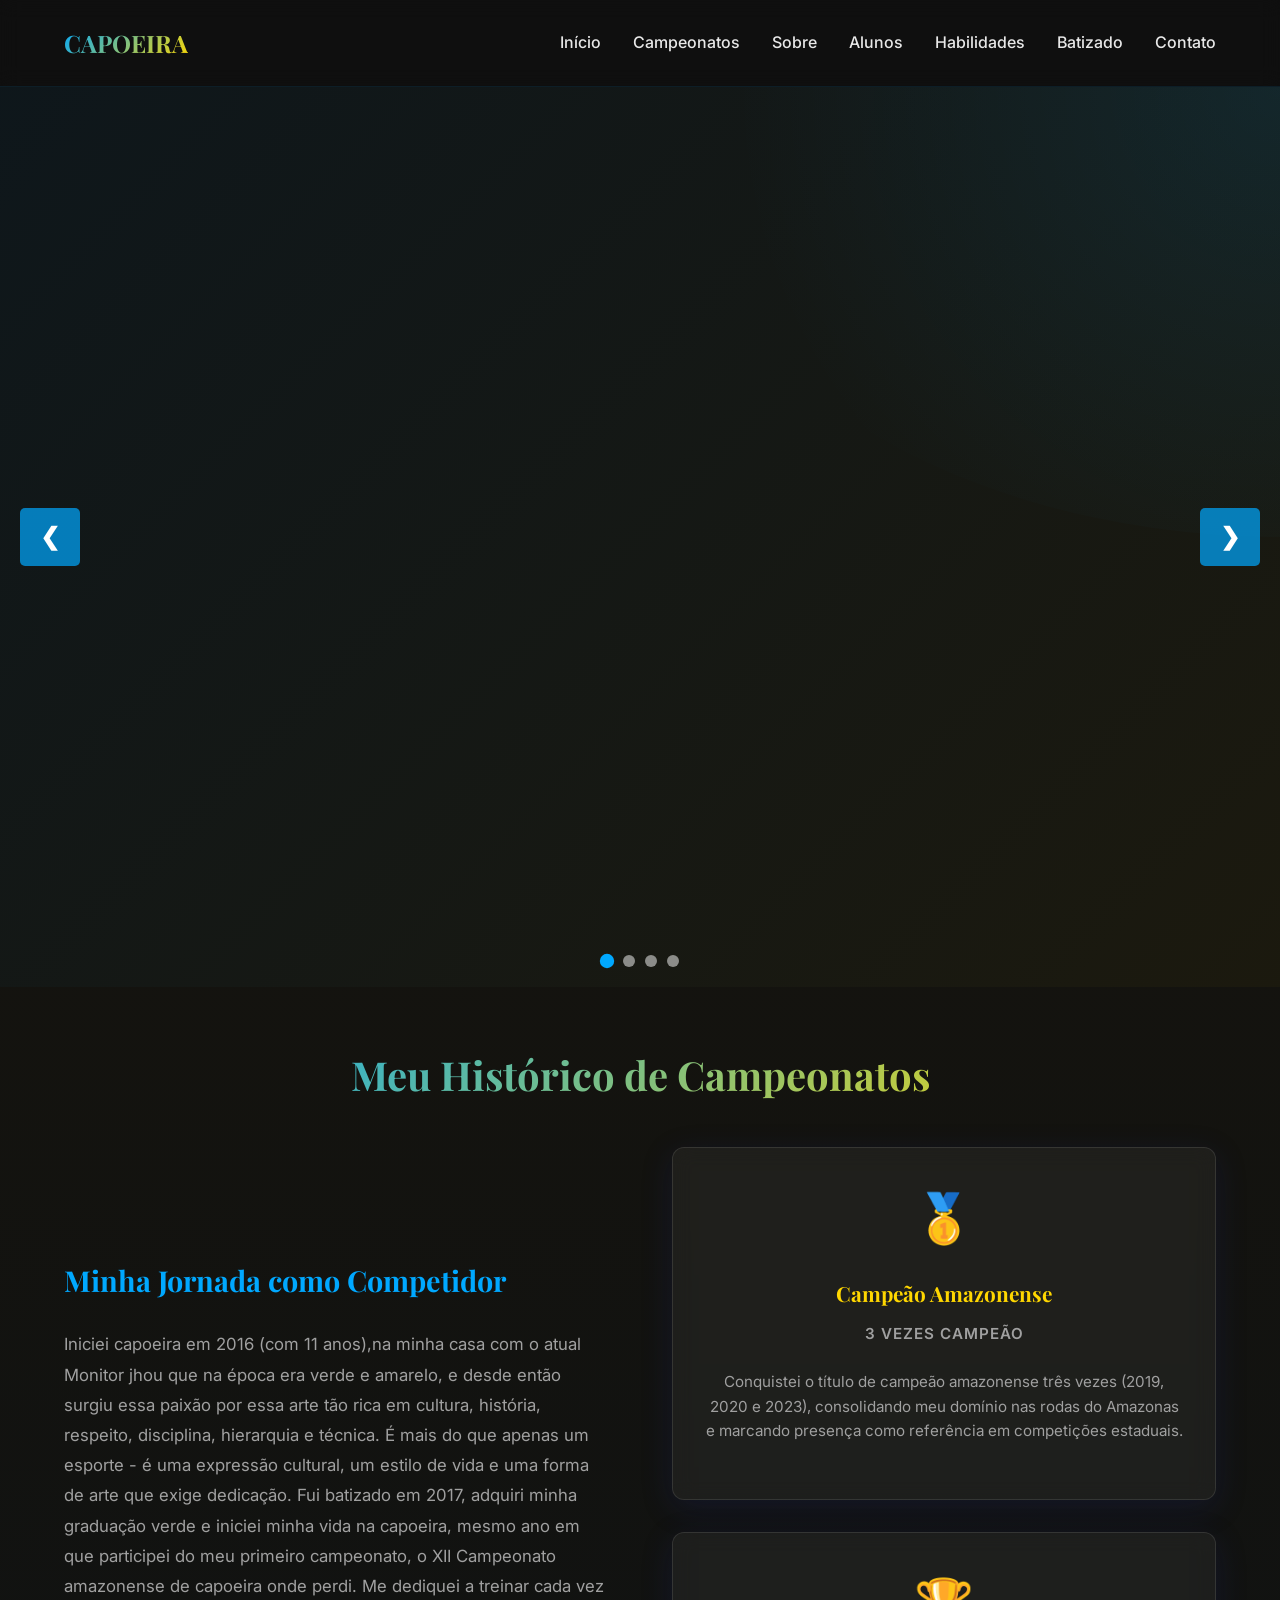
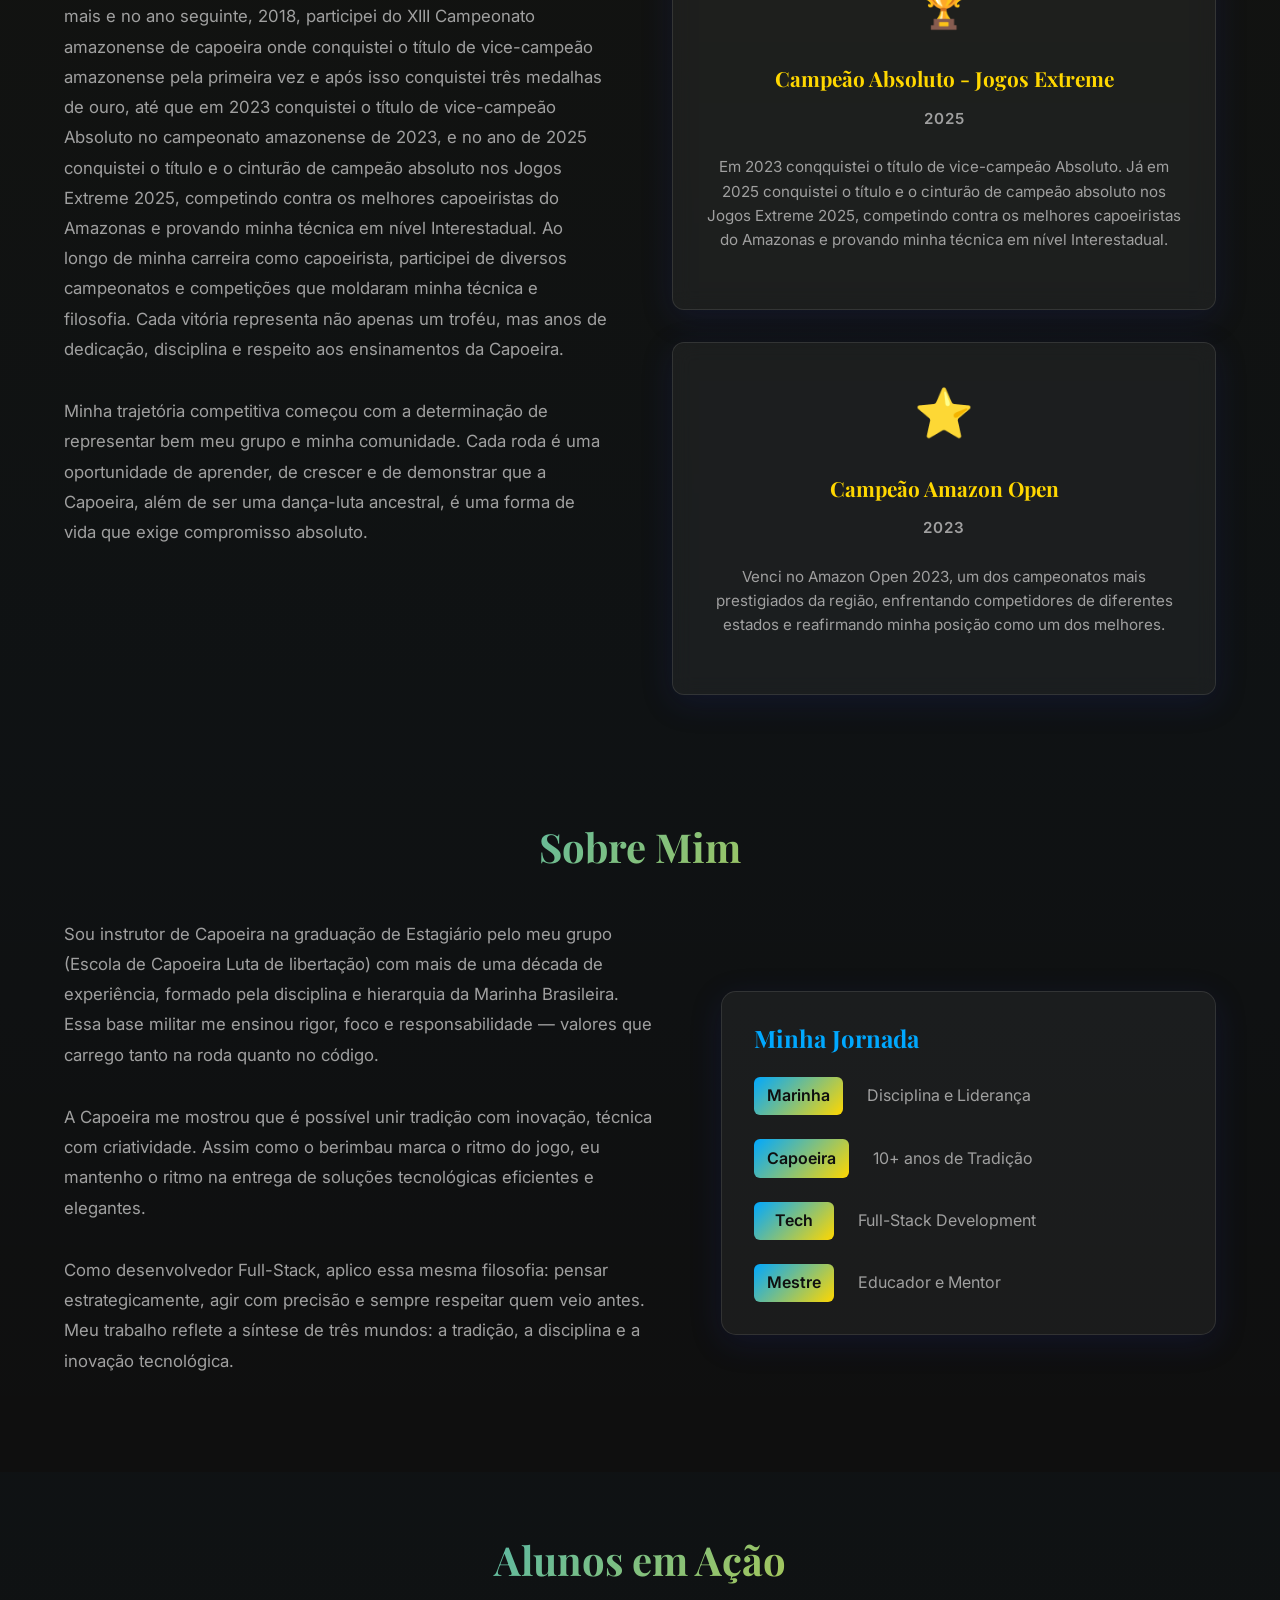
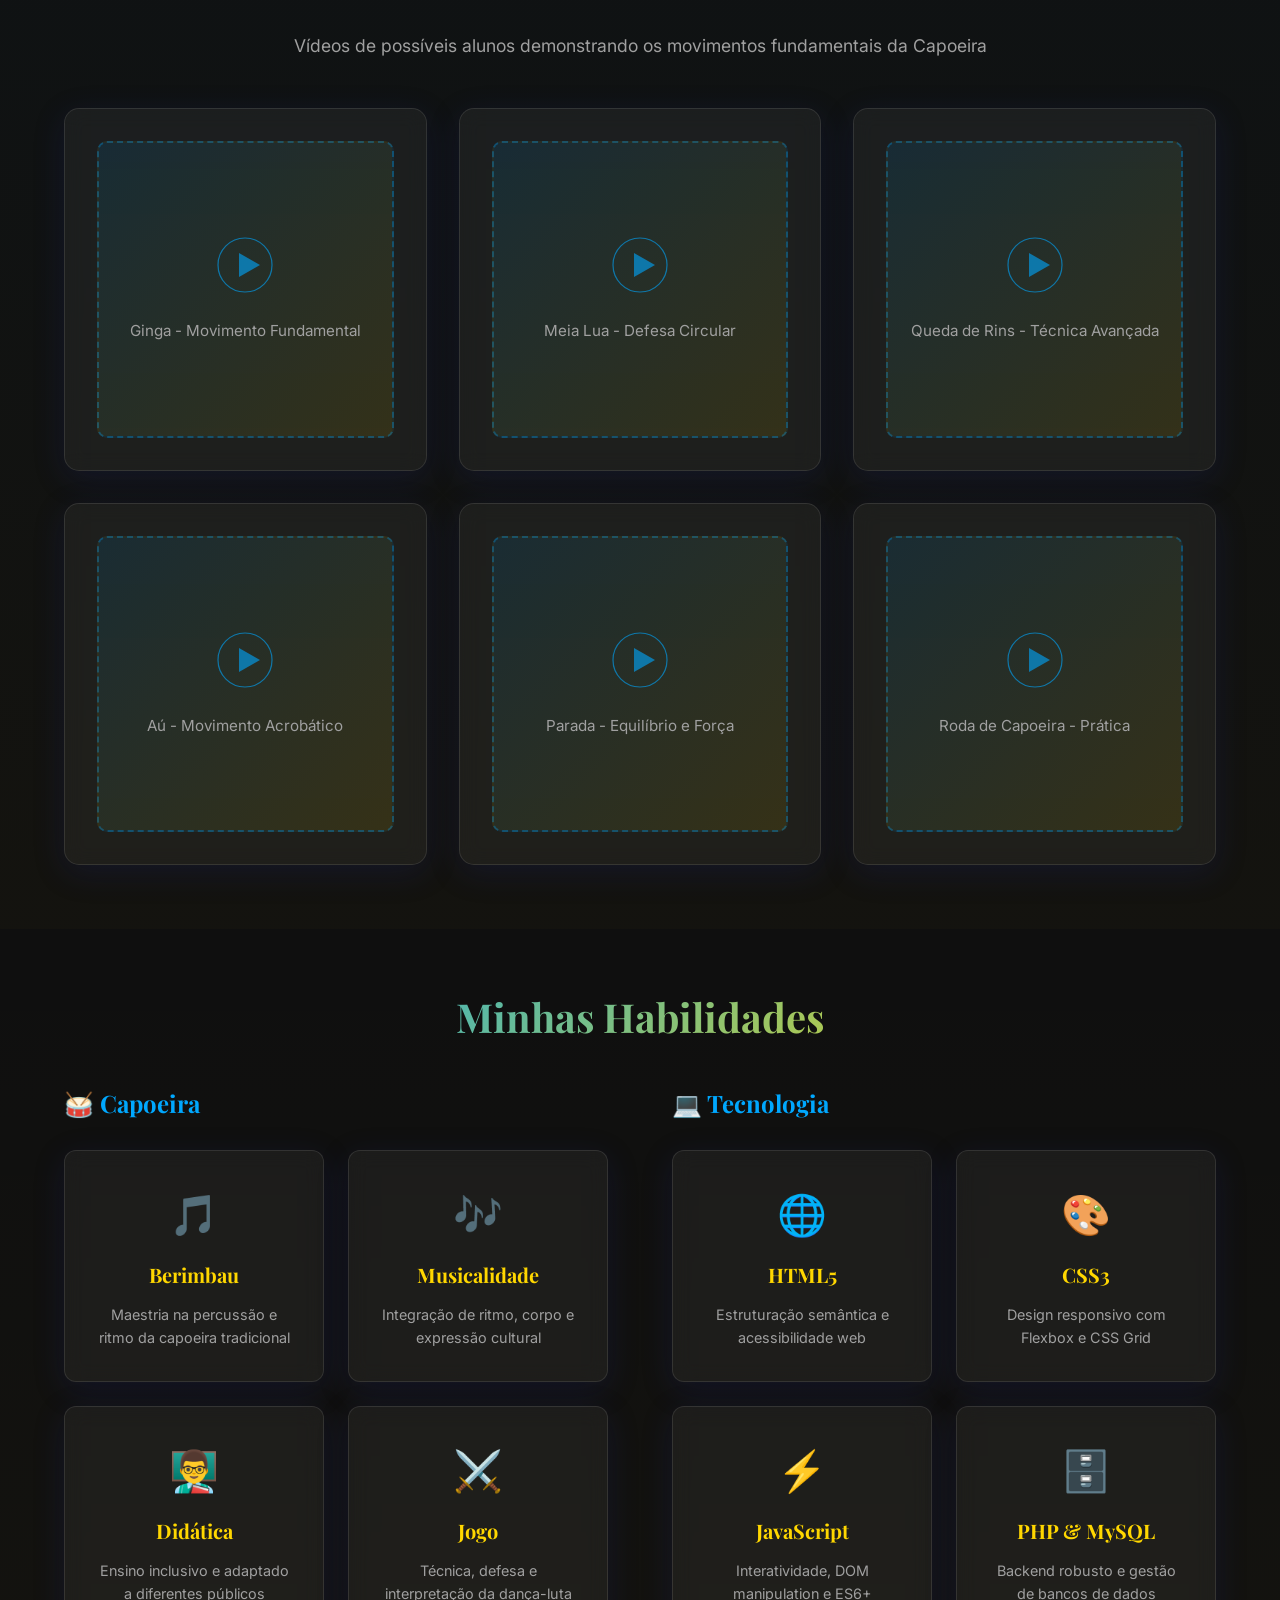
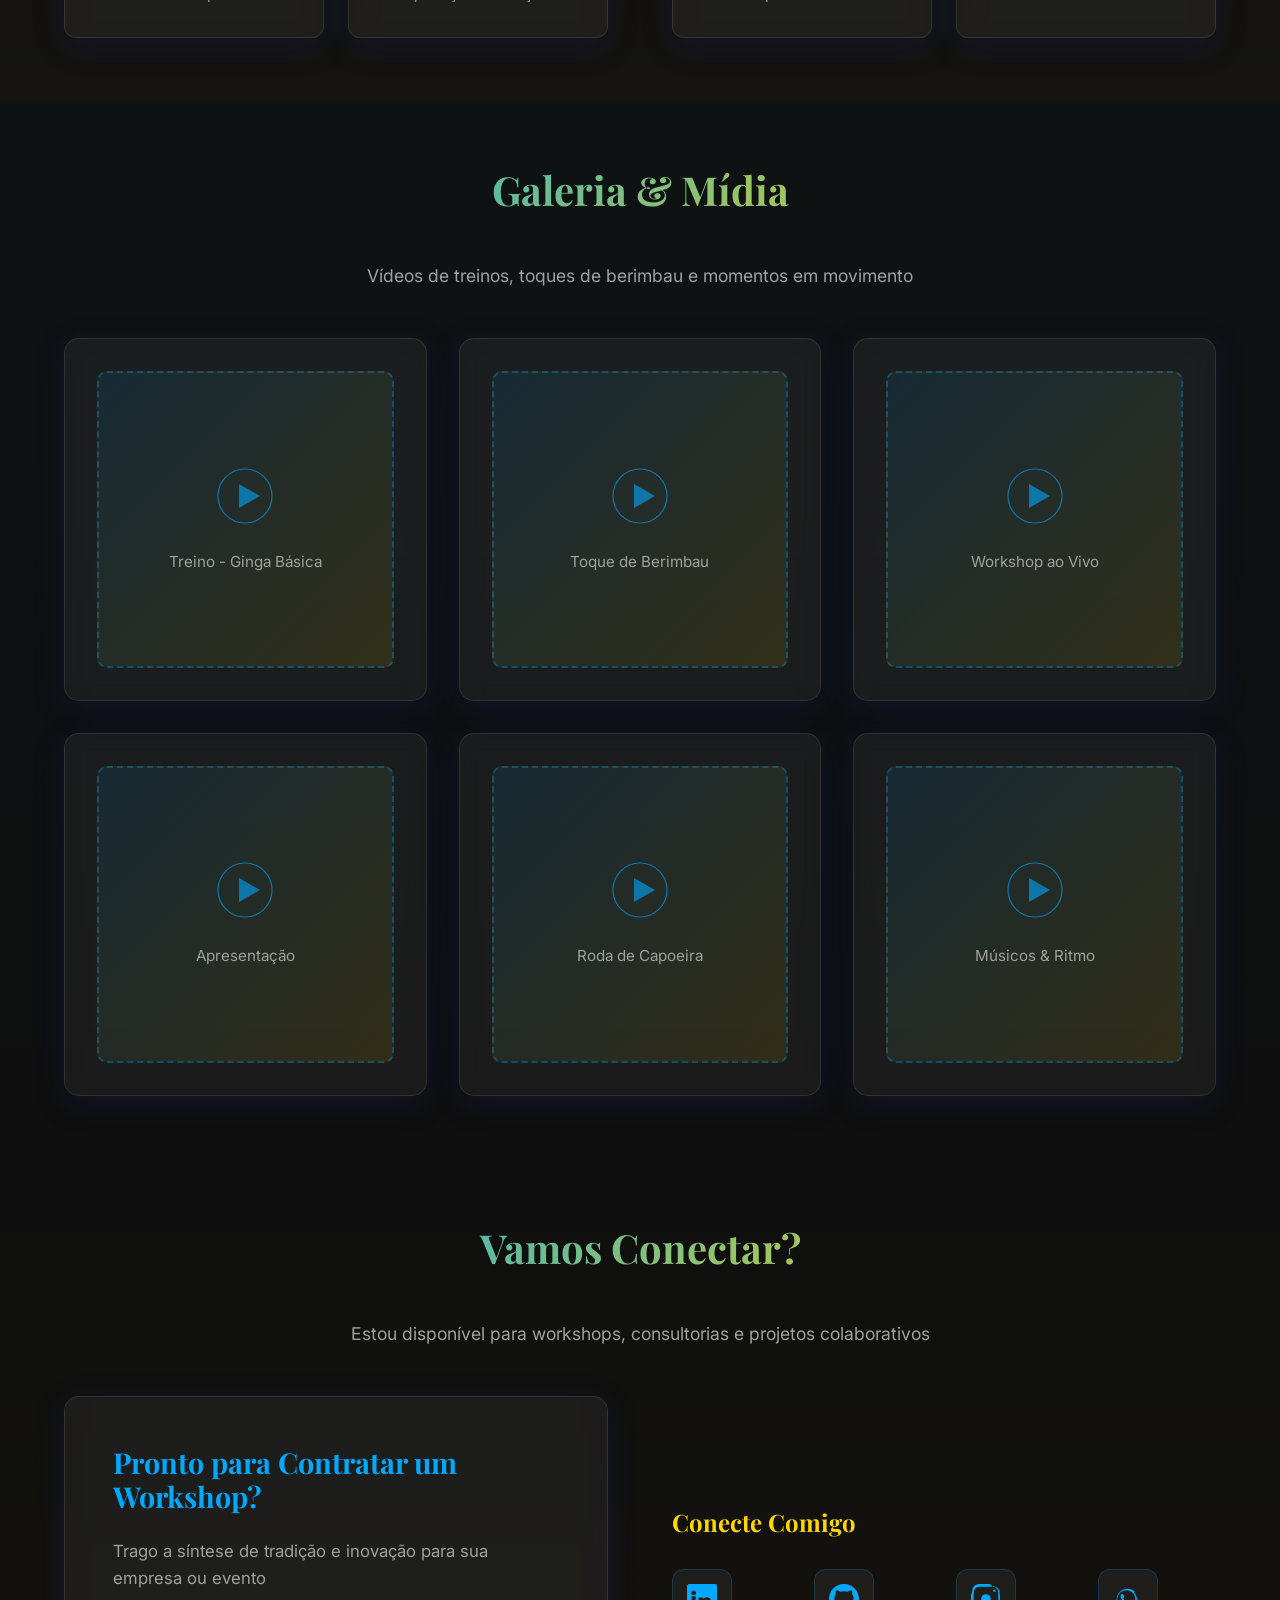
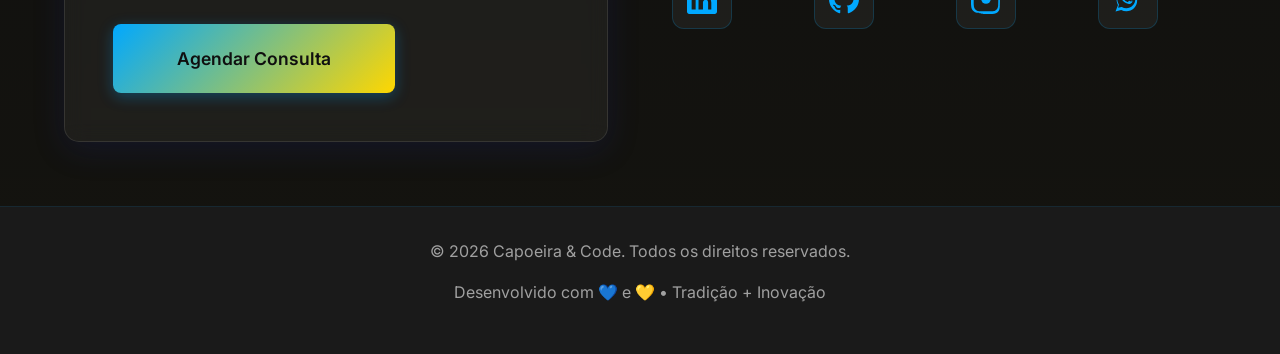
==== commit 71644ed2: "Preserve user changes and upload project to GitHub" ====
--- a/index.html
+++ b/index.html
@@ -98,6 +98,12 @@
                 <div class="biography-section">
                     <h3>Minha Jornada como Competidor</h3>
                     <p>
+                        Iniciei capoeira em 2016 (com 11 anos),na minha casa com o atual Monitor jhou que na época era verde e amarelo,
+                        e desde então surgiu essa paixão por essa arte tão rica em cultura, história, respeito, disciplina, hierarquia e técnica. 
+                        É mais do que apenas um esporte - é uma expressão cultural, um estilo de vida e uma forma de arte que exige dedicação.
+                        Fui batizado em 2017, adquiri minha graduação verde e iniciei minha vida na capoeira, mesmo ano em que participei do meu primeiro campeonato, o XII Campeonato amazonense de capoeira onde perdi.
+                        Me dediquei a treinar cada vez mais e no ano seguinte, 2018, participei do XIII Campeonato amazonense de capoeira onde conquistei o título de vice-campeão amazonense pela primeira vez e após isso conquistei três medalhas de ouro,
+                        até que em 2023 conquistei o título de vice-campeão Absoluto no campeonato amazonense de 2023, e no ano de 2025 conquistei o título e o cinturão de campeão absoluto nos Jogos Extreme 2025, competindo contra os melhores capoeiristas do Amazonas e provando minha técnica em nível Interestadual.
                         Ao longo de minha carreira como capoeirista, participei de diversos campeonatos e competições que moldaram minha técnica e filosofia. Cada vitória representa não apenas um troféu,
                         mas anos de dedicação, disciplina e respeito aos ensinamentos da Capoeira.
                     </p>
--- a/style.css
+++ b/style.css
@@ -1183,3 +1183,8 @@
         font-size: 1.4rem;
     }
 }
+
+.container-biografico {
+    position: relative;
+    background-image: url('https://i.imgur.com/8nXol7X.jpg');
+}
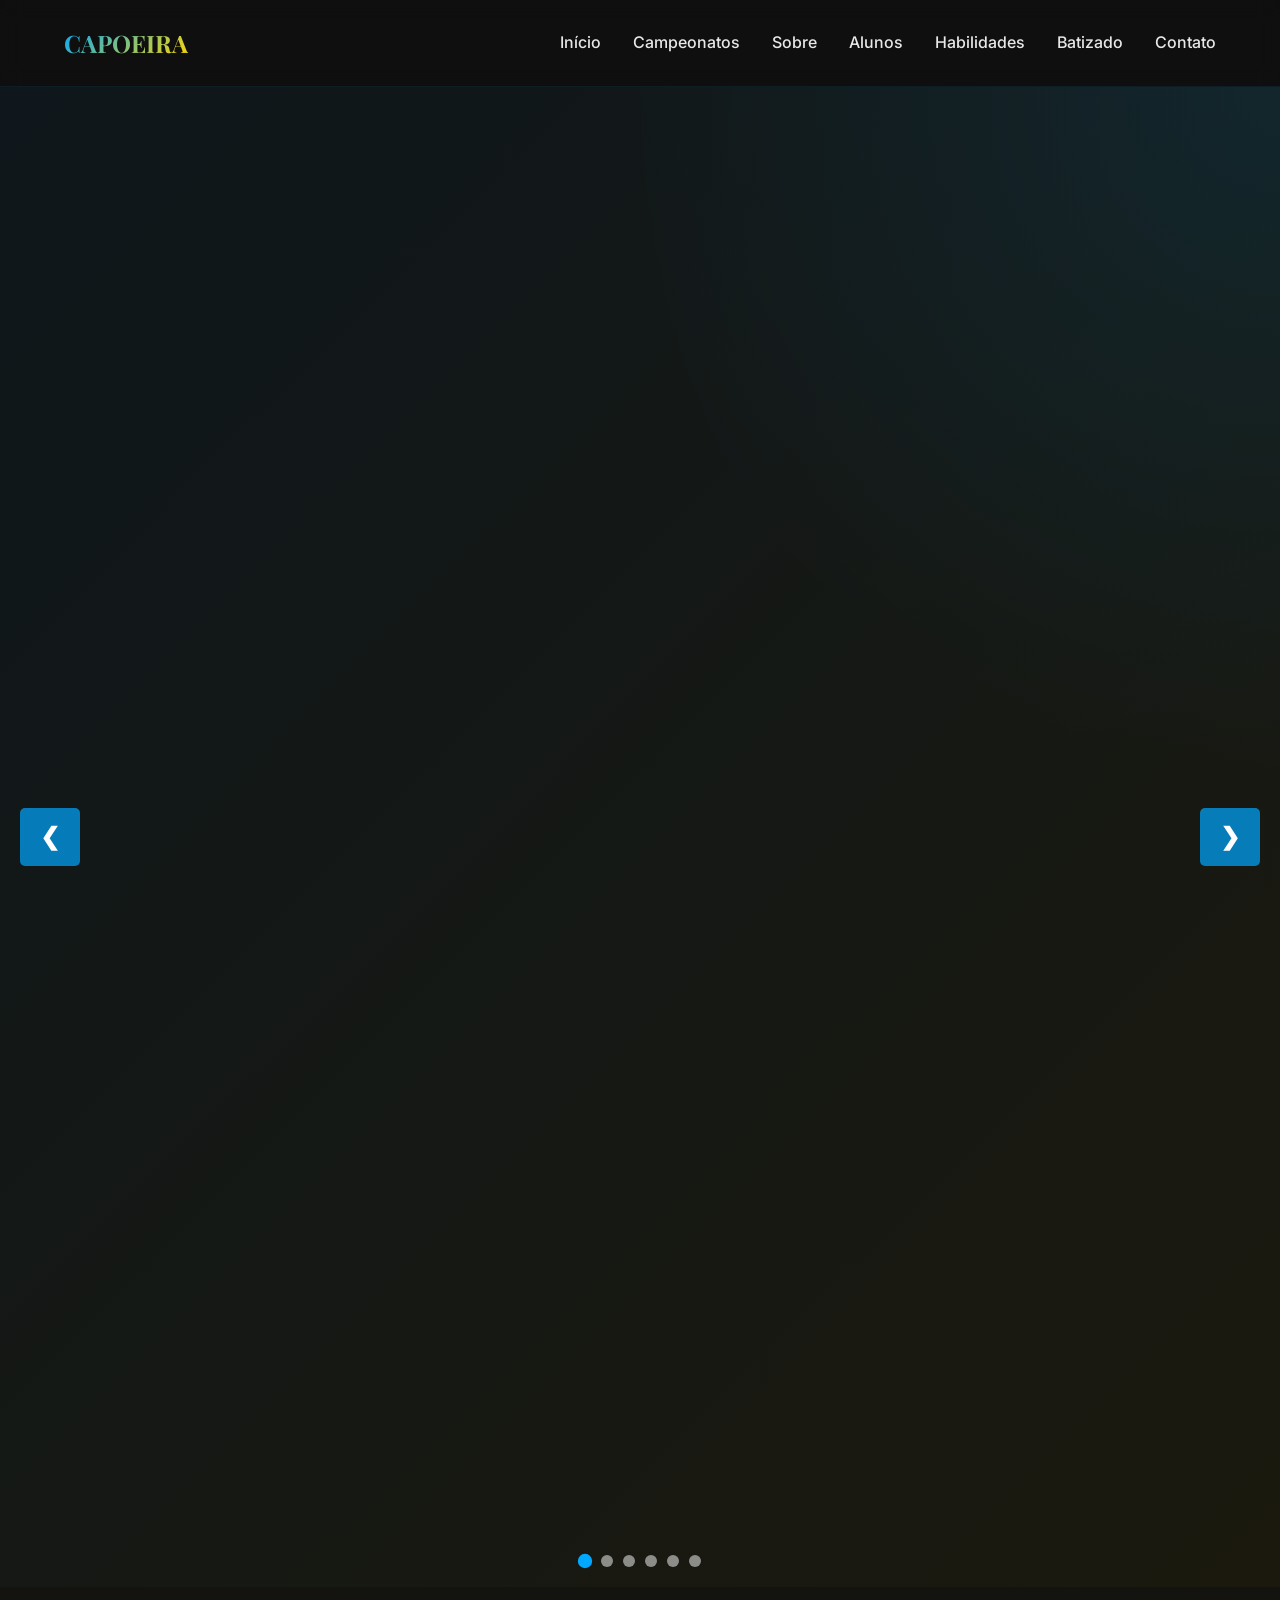
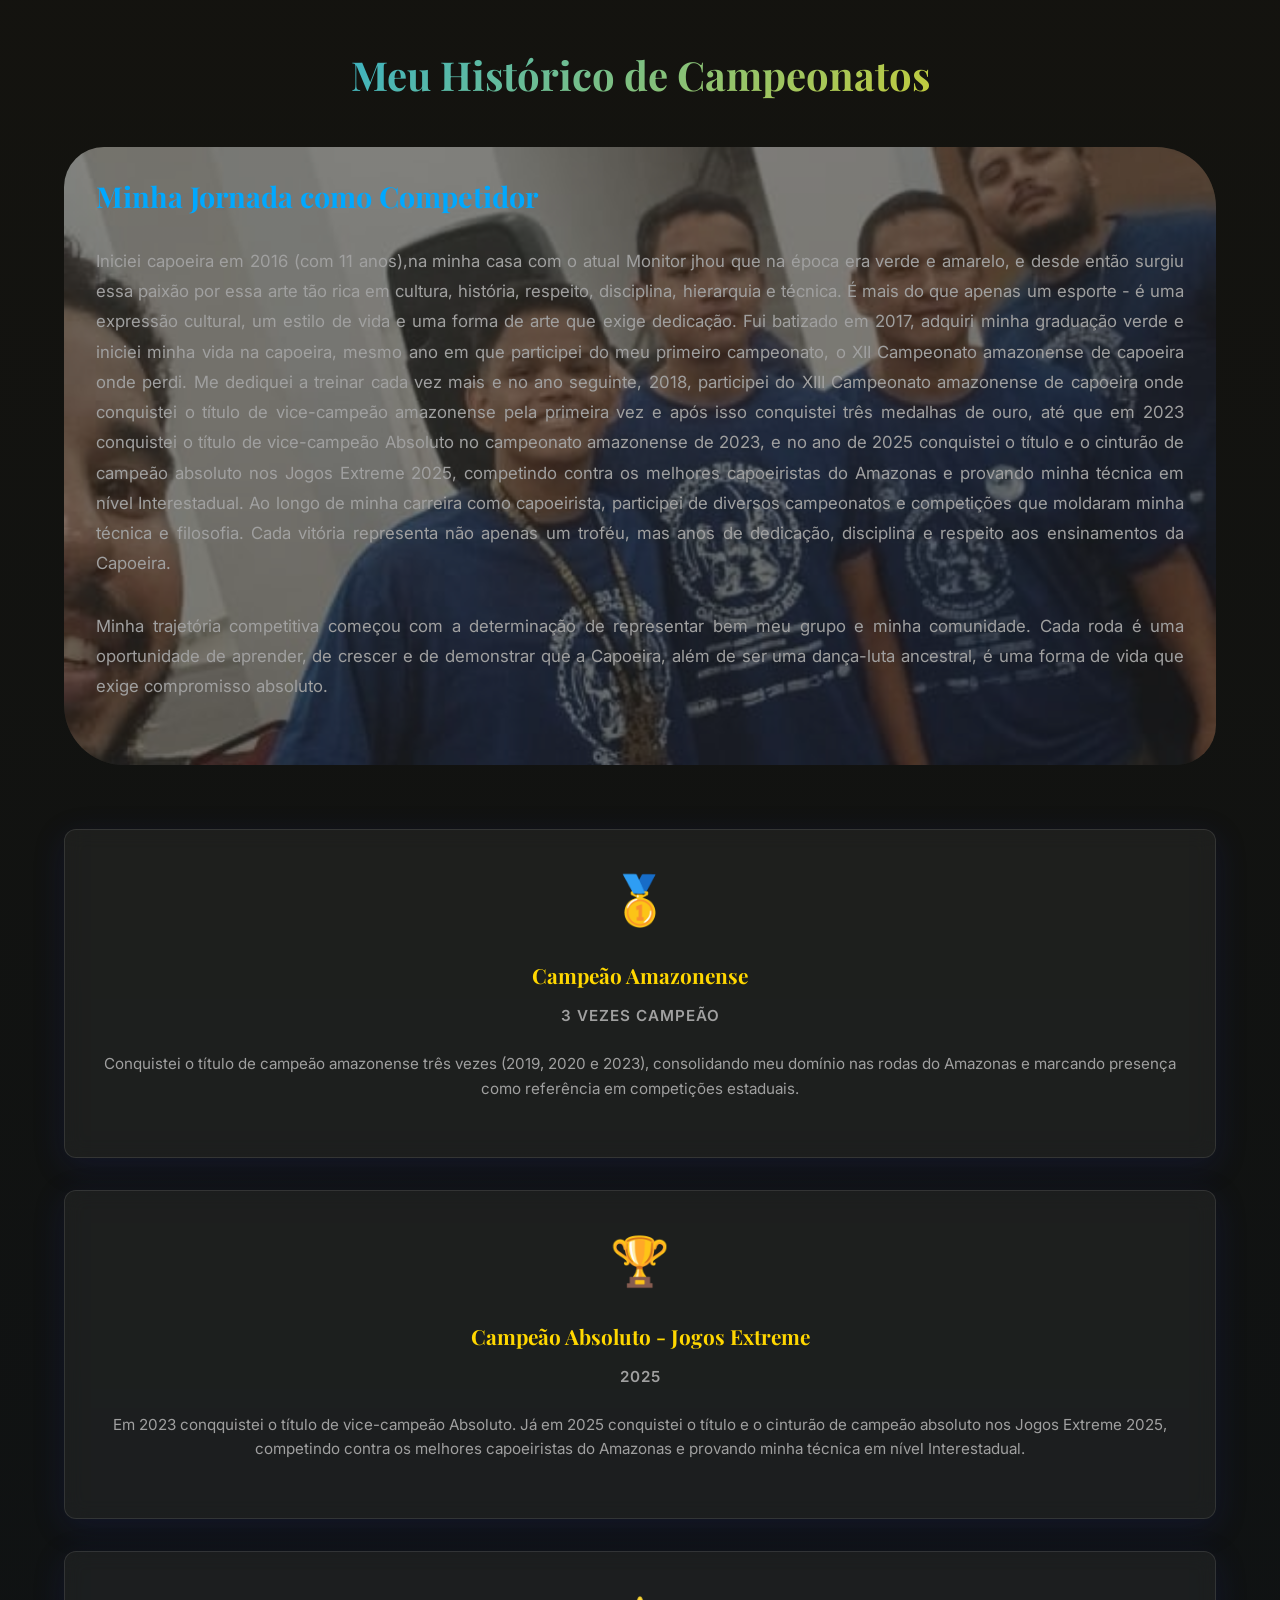
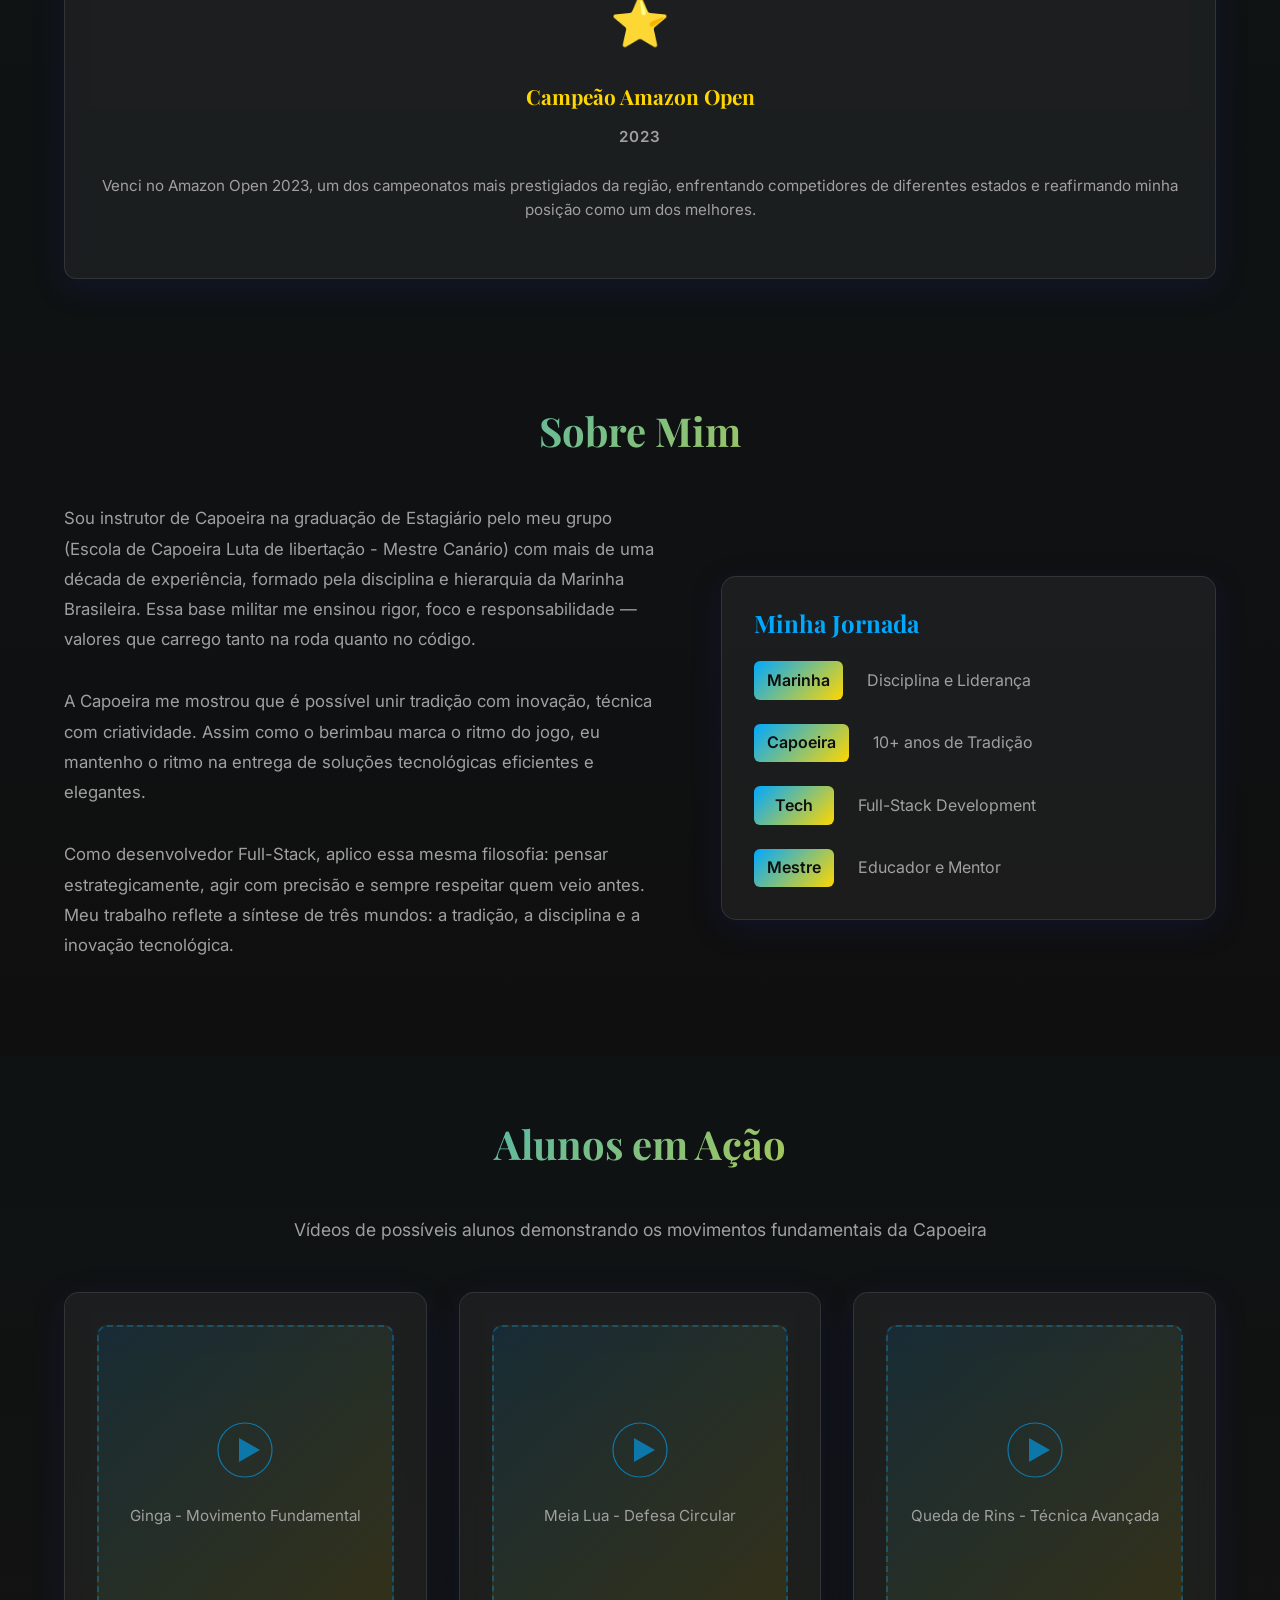
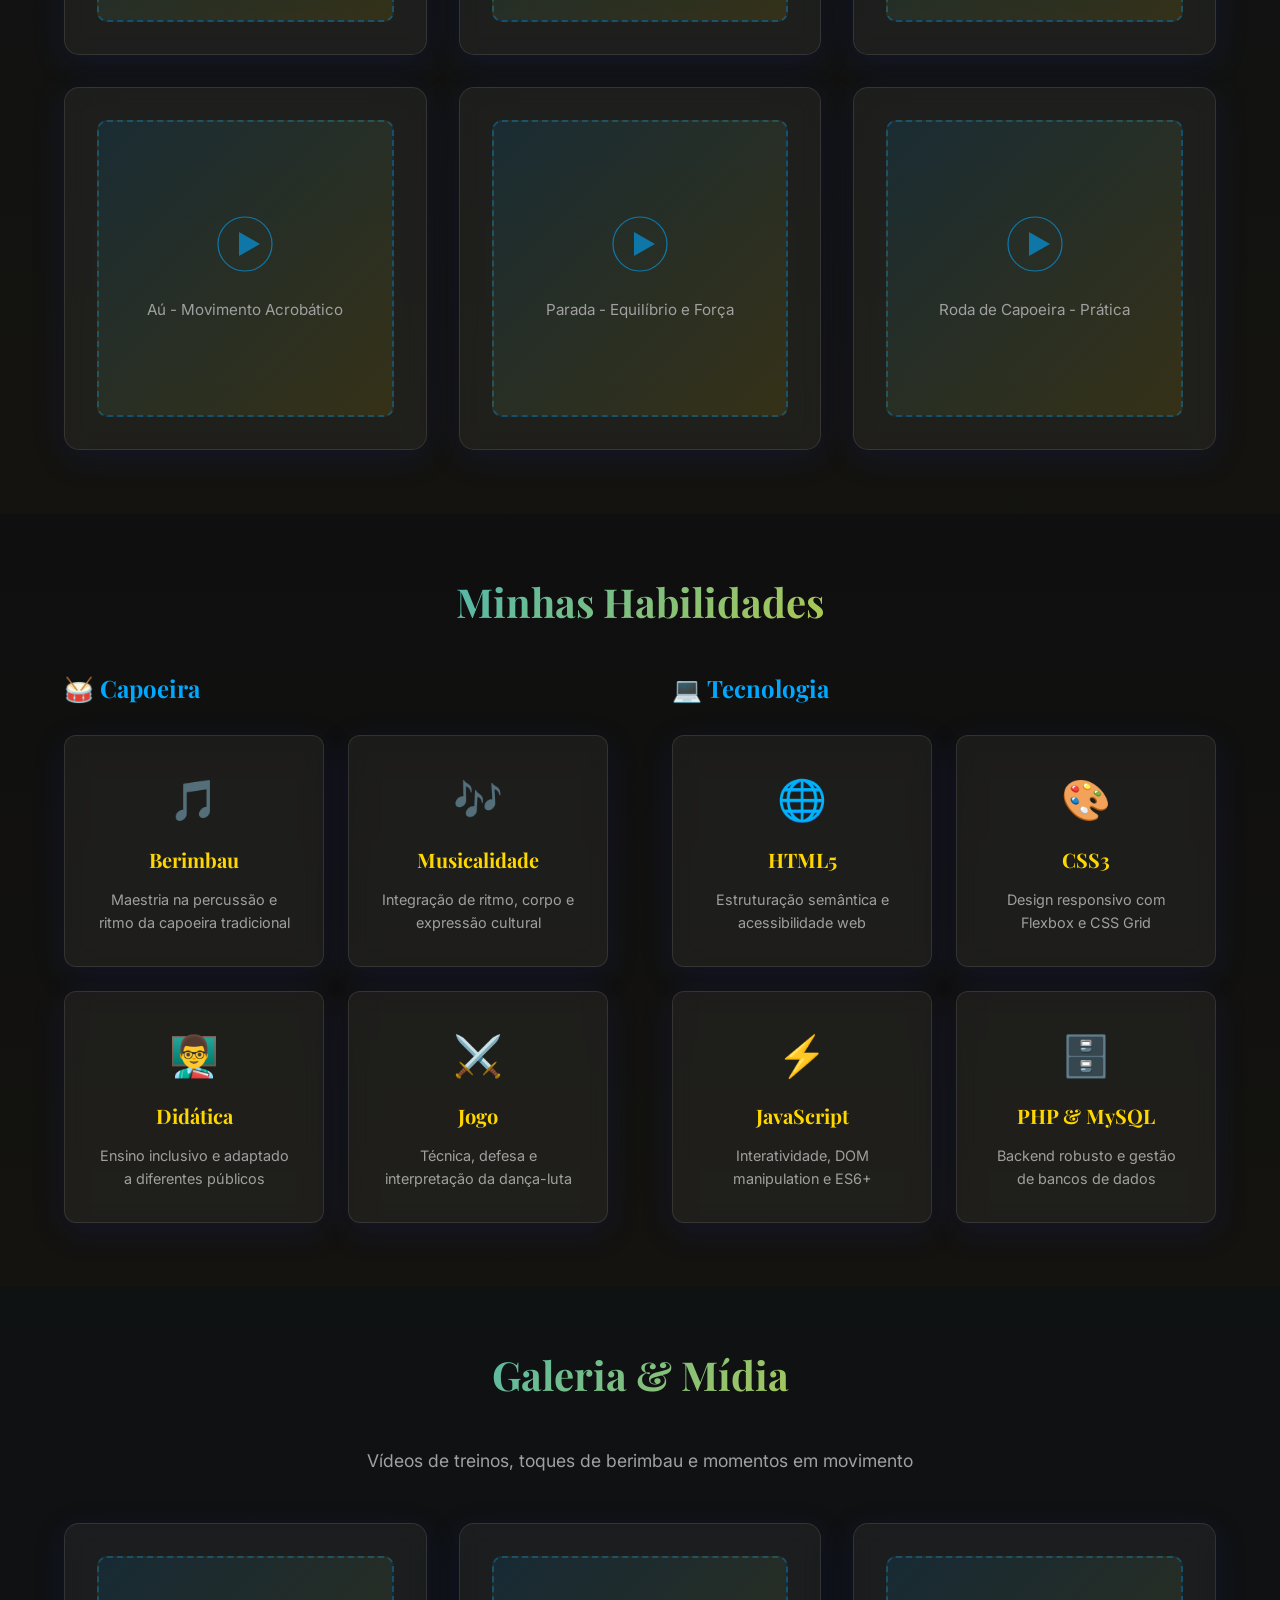
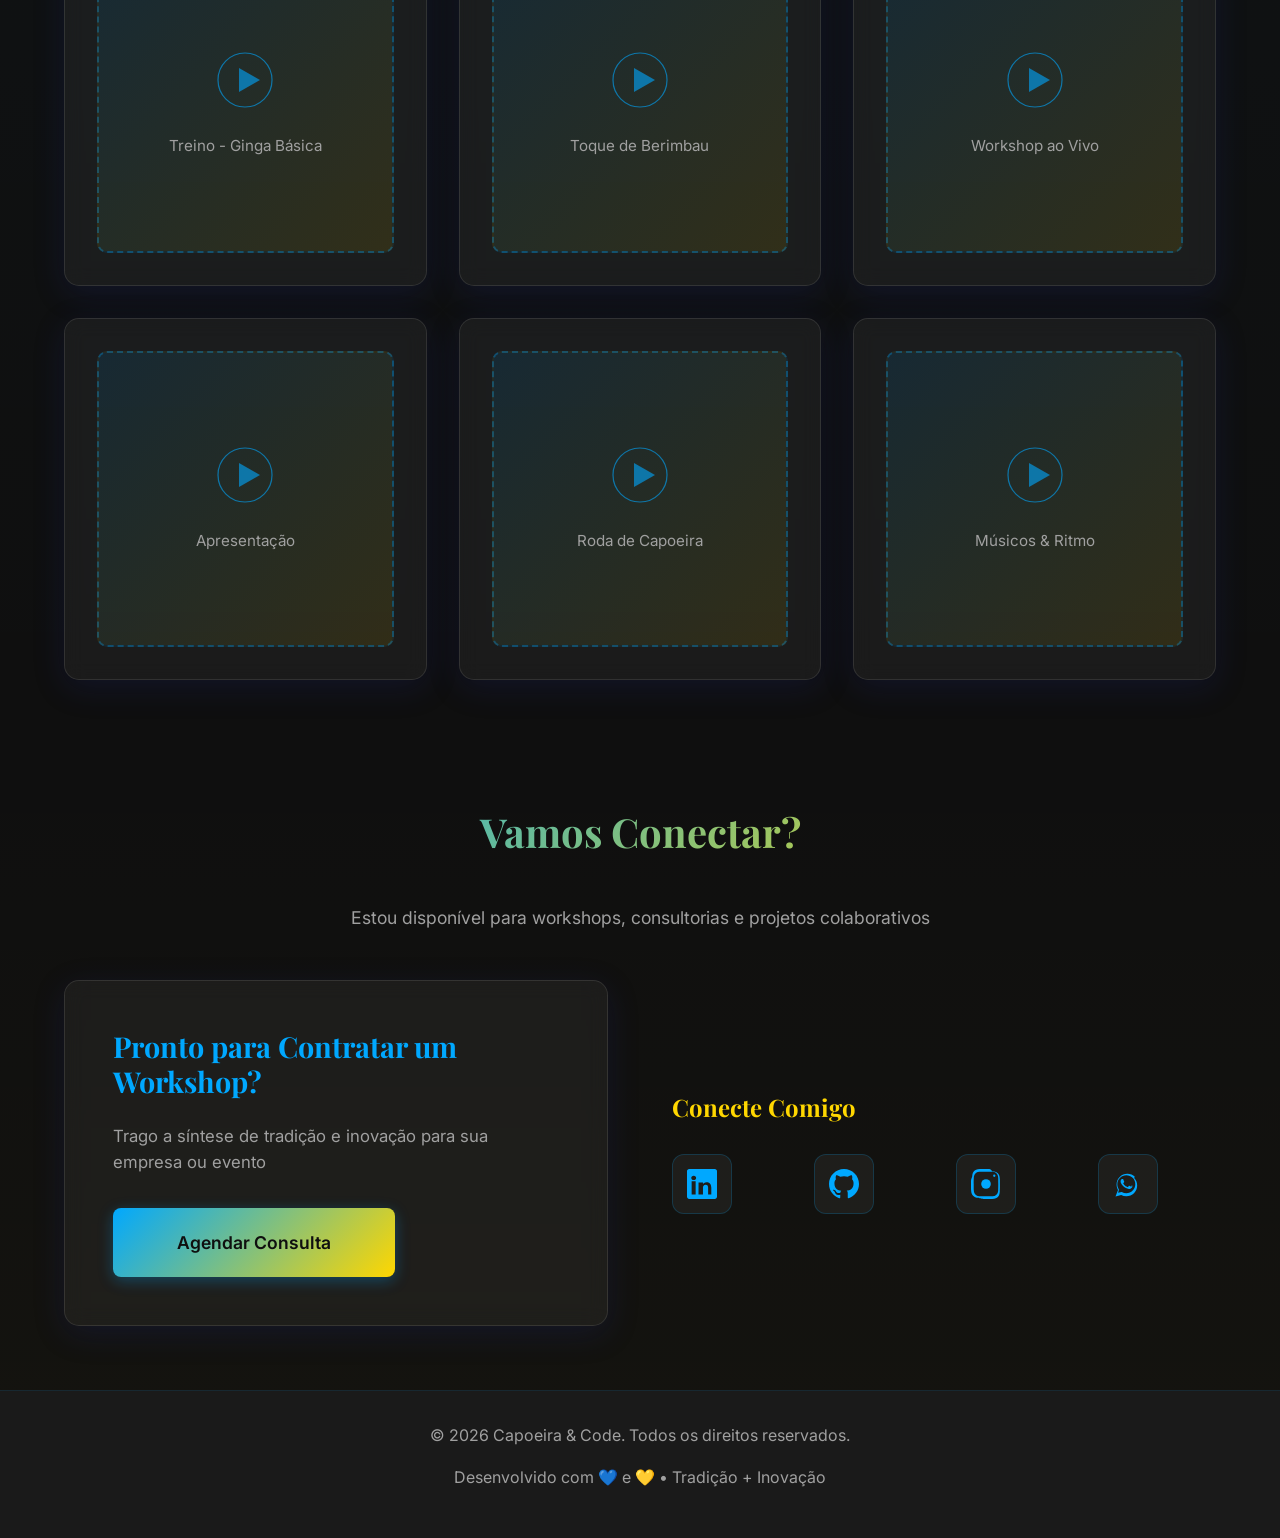
==== commit cb82308d: "Subindo modificações na biografia" ====
--- a/index.html
+++ b/index.html
@@ -2,7 +2,7 @@
 <html lang="pt-BR">
 <head>
     <meta charset="UTF-8">
-    <meta name="viewport" content="width=device-width, initial-scale=1.0, user-scalable=no, maximum-scale=1.0, minimum-scale=1.0">
+    <meta name="viewport" content="width=device-width, initial-scale=1.0">
     <title>Capoeira & Code - Instrutor de Capoeira | Desenvolvedor Full-Stack</title>
     <link rel="preconnect" href="https://fonts.googleapis.com">
     <link rel="preconnect" href="https://fonts.gstatic.com" crossorigin>
@@ -68,6 +68,9 @@
                 <span class="dot" onclick="currentSlide(1)"></span>
                 <span class="dot" onclick="currentSlide(2)"></span>
                 <span class="dot" onclick="currentSlide(3)"></span>
+                <span class="dot" onclick="currentSlide(4)"></span>
+                <span class="dot" onclick="currentSlide(5)"></span>
+
             </div>
         </div>
 
@@ -104,6 +107,7 @@
                         Fui batizado em 2017, adquiri minha graduação verde e iniciei minha vida na capoeira, mesmo ano em que participei do meu primeiro campeonato, o XII Campeonato amazonense de capoeira onde perdi.
                         Me dediquei a treinar cada vez mais e no ano seguinte, 2018, participei do XIII Campeonato amazonense de capoeira onde conquistei o título de vice-campeão amazonense pela primeira vez e após isso conquistei três medalhas de ouro,
                         até que em 2023 conquistei o título de vice-campeão Absoluto no campeonato amazonense de 2023, e no ano de 2025 conquistei o título e o cinturão de campeão absoluto nos Jogos Extreme 2025, competindo contra os melhores capoeiristas do Amazonas e provando minha técnica em nível Interestadual.
+
                         Ao longo de minha carreira como capoeirista, participei de diversos campeonatos e competições que moldaram minha técnica e filosofia. Cada vitória representa não apenas um troféu,
                         mas anos de dedicação, disciplina e respeito aos ensinamentos da Capoeira.
                     </p>
@@ -147,7 +151,7 @@
             <div class="sobre-content">
                 <div class="sobre-text">
                     <p>
-                        Sou instrutor de Capoeira na graduação de Estagiário pelo meu grupo (Escola de Capoeira Luta de libertação) com mais de uma década de experiência, formado pela disciplina e hierarquia da Marinha Brasileira. 
+                        Sou instrutor de Capoeira na graduação de Estagiário pelo meu grupo (Escola de Capoeira Luta de libertação - Mestre Canário) com mais de uma década de experiência, formado pela disciplina e hierarquia da Marinha Brasileira. 
                         Essa base militar me ensinou rigor, foco e responsabilidade — valores que carrego tanto na roda quanto no código.
                     </p>
                     <p>
--- a/style.css
+++ b/style.css
@@ -49,10 +49,6 @@
 
 html {
     scroll-behavior: smooth;
-    touch-action: pan-x pan-y;
-    -webkit-touch-callout: none;
-    -webkit-user-select: none;
-    user-select: none;
 }
 
 body {
@@ -61,9 +57,6 @@
     color: var(--color-text-light);
     line-height: 1.6;
     overflow-x: hidden;
-    touch-action: pan-x pan-y;
-    -webkit-user-select: none;
-    user-select: none;
 }
 
 ::-webkit-scrollbar {
@@ -270,6 +263,10 @@
     height: 100%;
     opacity: 0;
     transition: opacity var(--transition-slow);
+
+    background-repeat: no-repeat;
+    background-size: cover;
+    background-position: center;
 }
 
 .slide.active {
@@ -355,14 +352,14 @@
    HERO SECTION
    ============================================ */
 .hero {
-    min-height: 100vh;
+    height: 1500px; /* Altere para a altura que você achar melhor */
+    min-height: auto; /* Remove a dependência da altura da tela */
     display: flex;
-    align-items: center;
-    padding: var(--spacing-2xl) 0;
+    align-items: center;  /*  */
+    padding: var(--spacing-4x2) 0; /* Aumenta o espaçamento vertical para acomodar o conteúdo */
     background: linear-gradient(135deg, rgba(0, 168, 255, 0.05) 0%, rgba(255, 215, 0, 0.05) 100%);
     position: relative;
     overflow: hidden;
-    padding-left: 60px;
 }
 
 .hero::before {
@@ -812,10 +809,43 @@
 }
 
 .biography-section {
-    display: flex;
-    flex-direction: column;
-    justify-content: center;
-    animation: fadeInLeft 0.8s ease-in-out;
+    position: relative; /* Necessário para posicionar a imagem atrás */
+    z-index: 1;         /* Garante que o texto fique na frente */
+    padding: var(--spacing-lg); /* Dá um respiro para a imagem aparecer nas bordas */
+    background: rgba(45, 45, 45, 0.6); /* Um fundo escuro bem leve para ajudar no contraste */
+    border-radius: 40px 60px 40px 60px; /* Borda arredondada mais pronunciada */
+    overflow: hidden;   /* Garante que a imagem não saia das bordas arredondadas */
+    grid-column: 1 / -1; /* Faz a seção ocupar toda a largura da grade */
+    width: 100%; /* Garante que a seção ocupe toda a largura disponível */
+    color: var(--color-text); /* Cor clara para o texto */
+}
+
+.biography-section p {
+        text-align: justify; /* Deixa o texto mais alinhado e organizado */
+}
+
+/*. Criando a camada da imagem de fundo */
+.biography-section::before {
+    content: '';
+    position: absolute;
+    top: 0;
+    left: 0;
+    width: 100%;
+    height: 100%;
+    
+    /* Usando a última imagem que você mencionou */
+    background-image: url('Capoeira/IMG-20250831-WA0037.jpg'); 
+    
+    /* Aqui resolvemos o problema dos pixels: */
+    background-size: cover;      /* A imagem estica para preencher tudo sem sobrar espaço */
+    background-position: center; /* Centraliza a parte mais importante da foto */
+    background-repeat: no-repeat;
+    
+    /* Controle de transparência (0.1 é 10%, bem sutil) */
+    opacity: 0.50; 
+    
+    z-index: -1; /* Joga a imagem para trás de tudo */
+    /* filter: grayscale(30%); Opcional: deixa a foto levemente cinza para não brigar com as cores do texto */
 }
 
 .biography-section h3 {
@@ -836,6 +866,8 @@
     grid-template-columns: 1fr;
     gap: var(--spacing-lg);
     animation: fadeInRight 0.8s ease-in-out;
+    grid-column: 1 / -1; /* Faz a seção ocupar toda a largura da grade */
+    width: 100%; /* Garante que a seção ocupe toda a largura disponível */
 }
 
 .championship-card {
@@ -1026,7 +1058,7 @@
 }
 
 /* ============================================
-   RESPONSIVIDADE
+   RESPONSIVIDADE - TABLET (768px e abaixo)
    ============================================ */
 @media (max-width: 768px) {
     :root {
@@ -1042,21 +1074,41 @@
         font-size: 2rem;
     }
 
+    section {
+        padding: var(--spacing-xl) 0;
+    }
+
+    .container {
+        padding: 0 var(--spacing-md);
+    }
+
     /* Navbar Mobile */
+    .navbar {
+        padding: var(--spacing-sm) 0;
+    }
+
+    .navbar-container {
+        padding: 0 var(--spacing-md);
+    }
+
     .hamburger {
         display: flex;
+        z-index: 500;
     }
 
     .nav-menu {
-        position: absolute;
+        position: fixed;
         top: 70px;
         left: -100%;
         flex-direction: column;
         background: var(--color-bg-secondary);
         width: 100%;
+        height: calc(100vh - 70px);
         text-align: center;
         transition: 0.3s;
         gap: 0;
+        overflow-y: auto;
+        z-index: 999;
     }
 
     .nav-menu.active {
@@ -1068,27 +1120,84 @@
         border-bottom: 1px solid rgba(0, 168, 255, 0.1);
     }
 
+    .nav-menu li:last-child {
+        padding-bottom: var(--spacing-lg);
+    }
+
     /* Hero Mobile */
+    .hero {
+        min-height: auto;
+        padding: var(--spacing-xl) 0;
+        padding-left: 0;
+    }
+
     .hero-content {
         grid-template-columns: 1fr;
         gap: var(--spacing-lg);
+        padding: 0 var(--spacing-md);
     }
 
     .hero-title {
         font-size: 2rem;
+        line-height: 1.2;
     }
 
     .hero-subtitle {
-        font-size: 1.1rem;
+        font-size: 1rem;
+    }
+
+    .hero-description {
+        font-size: 0.95rem;
     }
 
     .hero-buttons {
         flex-direction: column;
+        gap: var(--spacing-md);
     }
 
     .btn {
         width: 100%;
         text-align: center;
+        padding: var(--spacing-md) var(--spacing-lg);
+        font-size: 1rem;
+    }
+
+    .btn-large {
+        padding: var(--spacing-md) var(--spacing-lg);
+    }
+
+    .image-placeholder {
+        max-width: 300px;
+    }
+
+    /* Slideshow Mobile */
+    .slideshow-btn {
+        padding: 12px 15px;
+        font-size: 1.2rem;
+    }
+
+    .slideshow-dots {
+        bottom: 15px;
+        gap: 8px;
+    }
+
+    .dot {
+        width: 10px;
+        height: 10px;
+    }
+
+    /* Campeonatos Mobile */
+    .campeonatos-content {
+        grid-template-columns: 1fr;
+        gap: var(--spacing-lg);
+    }
+
+    .biography-section {
+        order: 2;
+    }
+
+    .championships-grid {
+        order: 1;
     }
 
     /* Sobre Mobile */
@@ -1097,6 +1206,10 @@
         gap: var(--spacing-lg);
     }
 
+    .sobre-text p {
+        font-size: 1rem;
+    }
+
     /* Habilidades Mobile */
     .skills-grid {
         grid-template-columns: 1fr;
@@ -1107,9 +1220,32 @@
         grid-template-columns: 1fr;
     }
 
+    .column-title {
+        font-size: 1.3rem;
+    }
+
+    .skill-card {
+        padding: var(--spacing-md);
+    }
+
+    .skill-icon {
+        font-size: 2rem;
+    }
+
+    /* Alunos Mobile */
+    .alunos-grid {
+        grid-template-columns: repeat(auto-fit, minmax(200px, 1fr));
+    }
+
     /* Galeria Mobile */
     .media-grid {
         grid-template-columns: 1fr;
+        gap: var(--spacing-md);
+    }
+
+    .media-card,
+    .alunos-card {
+        padding: var(--spacing-md);
     }
 
     /* Contato Mobile */
@@ -1118,53 +1254,253 @@
         gap: var(--spacing-lg);
     }
 
+    .cta-box {
+        padding: var(--spacing-lg);
+    }
+
+    .cta-box h3 {
+        font-size: 1.5rem;
+    }
+
+    .social-links h3 {
+        font-size: 1.3rem;
+    }
+
     .social-buttons {
-        grid-template-columns: repeat(auto-fit, minmax(50px, 1fr));
+        grid-template-columns: repeat(auto-fit, minmax(60px, 1fr));
+        gap: var(--spacing-md);
     }
 
     .social-btn {
-        width: 50px;
-        height: 50px;
+        width: 60px;
+        height: 60px;
+        min-width: 60px;
     }
 
     .social-btn svg {
-        width: 25px;
-        height: 25px;
-    }
-}
-
+        width: 28px;
+        height: 28px;
+    }
+}
+
+/* ============================================
+   RESPONSIVIDADE - MOBILE (480px e abaixo)
+   ============================================ */
 @media (max-width: 480px) {
     :root {
         --spacing-lg: 1.5rem;
         --spacing-md: 1rem;
+        --spacing-sm: 0.75rem;
+    }
+
+    html {
+        font-size: 14px;
     }
 
     h1 {
         font-size: 1.8rem;
+        margin-bottom: var(--spacing-md);
     }
 
     h2 {
-        font-size: 1.5rem;
+        font-size: 1.4rem;
+        margin-bottom: var(--spacing-md);
     }
 
     h3 {
-        font-size: 1.2rem;
+        font-size: 1.1rem;
+    }
+
+    h4 {
+        font-size: 1rem;
+    }
+
+    p {
+        font-size: 0.9rem;
     }
 
     section {
         padding: var(--spacing-lg) 0;
     }
 
-    .hero-title {
-        font-size: 1.6rem;
-    }
-
-    .hero-description {
-        font-size: 0.95rem;
-    }
-
     .container {
         padding: 0 var(--spacing-sm);
+        max-width: 100%;
+    }
+
+    .section-title {
+        margin-bottom: var(--spacing-lg);
+    }
+
+    .section-subtitle {
+        font-size: 0.95rem;
+        margin-bottom: var(--spacing-lg);
+    }
+
+    /* Navbar Mobile Ultra */
+    .navbar {
+        padding: 0.75rem 0;
+    }
+
+    .logo {
+        font-size: 1.2rem;
+    }
+
+    .nav-menu li {
+        padding: var(--spacing-md) 0;
+    }
+
+    .hamburger span {
+        width: 22px;
+        height: 2.5px;
+    }
+
+    /* Hero Mobile Ultra */
+    .hero {
+        min-height: 70vh;
+        padding: var(--spacing-lg) 0;
+    }
+
+    .hero-content {
+        gap: var(--spacing-md);
+        padding: 0 var(--spacing-sm);
+    }
+
+    .hero-title {
+        font-size: 1.4rem;
+        line-height: 1.3;
+        margin-bottom: var(--spacing-sm);
+    }
+
+    .hero-subtitle {
+        font-size: 0.9rem;
+        margin-bottom: var(--spacing-sm);
+    }
+
+    .hero-description {
+        font-size: 0.85rem;
+        margin-bottom: var(--spacing-md);
+    }
+
+    .hero-buttons {
+        flex-direction: column;
+        gap: var(--spacing-sm);
+    }
+
+    .btn {
+        padding: 0.75rem 1rem;
+        font-size: 0.9rem;
+        min-height: 44px;
+        display: flex;
+        align-items: center;
+        justify-content: center;
+    }
+
+    .btn-secondary {
+        border-width: 1.5px;
+    }
+
+    .image-placeholder {
+        max-width: 250px;
+        aspect-ratio: 1;
+    }
+
+    /* Slideshow Mobile Ultra */
+    .slideshow-btn {
+        padding: 10px 12px;
+        font-size: 1rem;
+        left: 10px !important;
+        right: auto !important;
+    }
+
+    .slideshow-btn.next {
+        left: auto !important;
+        right: 10px !important;
+    }
+
+    .slideshow-dots {
+        bottom: 12px;
+        gap: 6px;
+    }
+
+    .dot {
+        width: 8px;
+        height: 8px;
+    }
+
+    /* Campeonatos Mobile Ultra */
+    .campeonatos-content {
+        gap: var(--spacing-md);
+    }
+
+    .biography-section h3,
+    .championship-card h3 {
+        font-size: 1.1rem;
+    }
+
+    .biography-section p {
+        font-size: 0.9rem;
+        margin-bottom: var(--spacing-md);
+    }
+
+    .championship-card {
+        padding: var(--spacing-md);
+    }
+
+    .championship-icon {
+        font-size: 2.5rem;
+        margin-bottom: var(--spacing-sm);
+    }
+
+    .championship-label {
+        font-size: 0.8rem;
+    }
+
+    .championship-card p {
+        font-size: 0.85rem;
+    }
+
+    /* Sobre Mobile Ultra */
+    .sobre-content {
+        gap: var(--spacing-md);
+    }
+
+    .sobre-text p {
+        font-size: 0.9rem;
+        margin-bottom: var(--spacing-md);
+    }
+
+    .highlight-card {
+        padding: var(--spacing-md);
+    }
+
+    .journey-list {
+        gap: var(--spacing-sm);
+    }
+
+    .journey-list li {
+        font-size: 0.9rem;
+        gap: var(--spacing-sm);
+    }
+
+    .badge {
+        padding: 0.3rem 0.6rem;
+        font-size: 0.8rem;
+        min-width: 70px;
+    }
+
+    /* Habilidades Mobile Ultra */
+    .skills-grid {
+        gap: var(--spacing-md);
+    }
+
+    .column-title {
+        font-size: 1.2rem;
+        margin-bottom: var(--spacing-md);
+    }
+
+    .skills-list {
+        gap: var(--spacing-sm);
     }
 
     .skill-card {
@@ -1172,15 +1508,132 @@
     }
 
     .skill-icon {
-        font-size: 2rem;
+        font-size: 1.8rem;
+        margin-bottom: var(--spacing-sm);
+    }
+
+    .skill-card h4 {
+        font-size: 0.95rem;
+        margin-bottom: var(--spacing-xs);
+    }
+
+    .skill-card p {
+        font-size: 0.8rem;
+    }
+
+    /* Alunos Mobile Ultra */
+    .alunos-grid {
+        grid-template-columns: repeat(auto-fit, minmax(150px, 1fr));
+        gap: var(--spacing-sm);
+    }
+
+    .alunos-card {
+        padding: var(--spacing-sm);
+    }
+
+    .video-placeholder {
+        gap: var(--spacing-sm);
+    }
+
+    .video-placeholder svg {
+        width: 50px;
+        height: 50px;
+    }
+
+    .video-placeholder p {
+        font-size: 0.8rem;
+    }
+
+    /* Galeria Mobile Ultra */
+    .media-grid {
+        gap: var(--spacing-sm);
+    }
+
+    .media-card {
+        padding: var(--spacing-sm);
+    }
+
+    .media-placeholder {
+        gap: var(--spacing-sm);
+    }
+
+    .media-placeholder svg {
+        width: 50px;
+        height: 50px;
+    }
+
+    .media-placeholder p {
+        font-size: 0.8rem;
+    }
+
+    /* Contato Mobile Ultra */
+    .contato-content {
+        gap: var(--spacing-md);
     }
 
     .cta-box {
-        padding: var(--spacing-lg);
+        padding: var(--spacing-md);
     }
 
     .cta-box h3 {
+        font-size: 1.2rem;
+        margin-bottom: var(--spacing-sm);
+    }
+
+    .cta-box p {
+        font-size: 0.9rem;
+        margin-bottom: var(--spacing-md);
+    }
+
+    .social-links h3 {
+        font-size: 1.1rem;
+        margin-bottom: var(--spacing-md);
+    }
+
+    .social-buttons {
+        grid-template-columns: repeat(4, 1fr);
+        gap: var(--spacing-sm);
+    }
+
+    .social-btn {
+        width: 50px;
+        height: 50px;
+        min-width: 50px;
+    }
+
+    .social-btn svg {
+        width: 24px;
+        height: 24px;
+    }
+}
+
+/* ============================================
+   RESPONSIVIDADE - EXTRA PEQUENO (320px)
+   ============================================ */
+@media (max-width: 320px) {
+    html {
+        font-size: 12px;
+    }
+
+    h1 {
         font-size: 1.4rem;
+    }
+
+    h2 {
+        font-size: 1.2rem;
+    }
+
+    .hero-title {
+        font-size: 1.2rem;
+    }
+
+    .btn {
+        font-size: 0.85rem;
+        padding: 0.6rem 0.8rem;
+    }
+
+    .social-buttons {
+        grid-template-columns: repeat(2, 1fr);
     }
 }
 
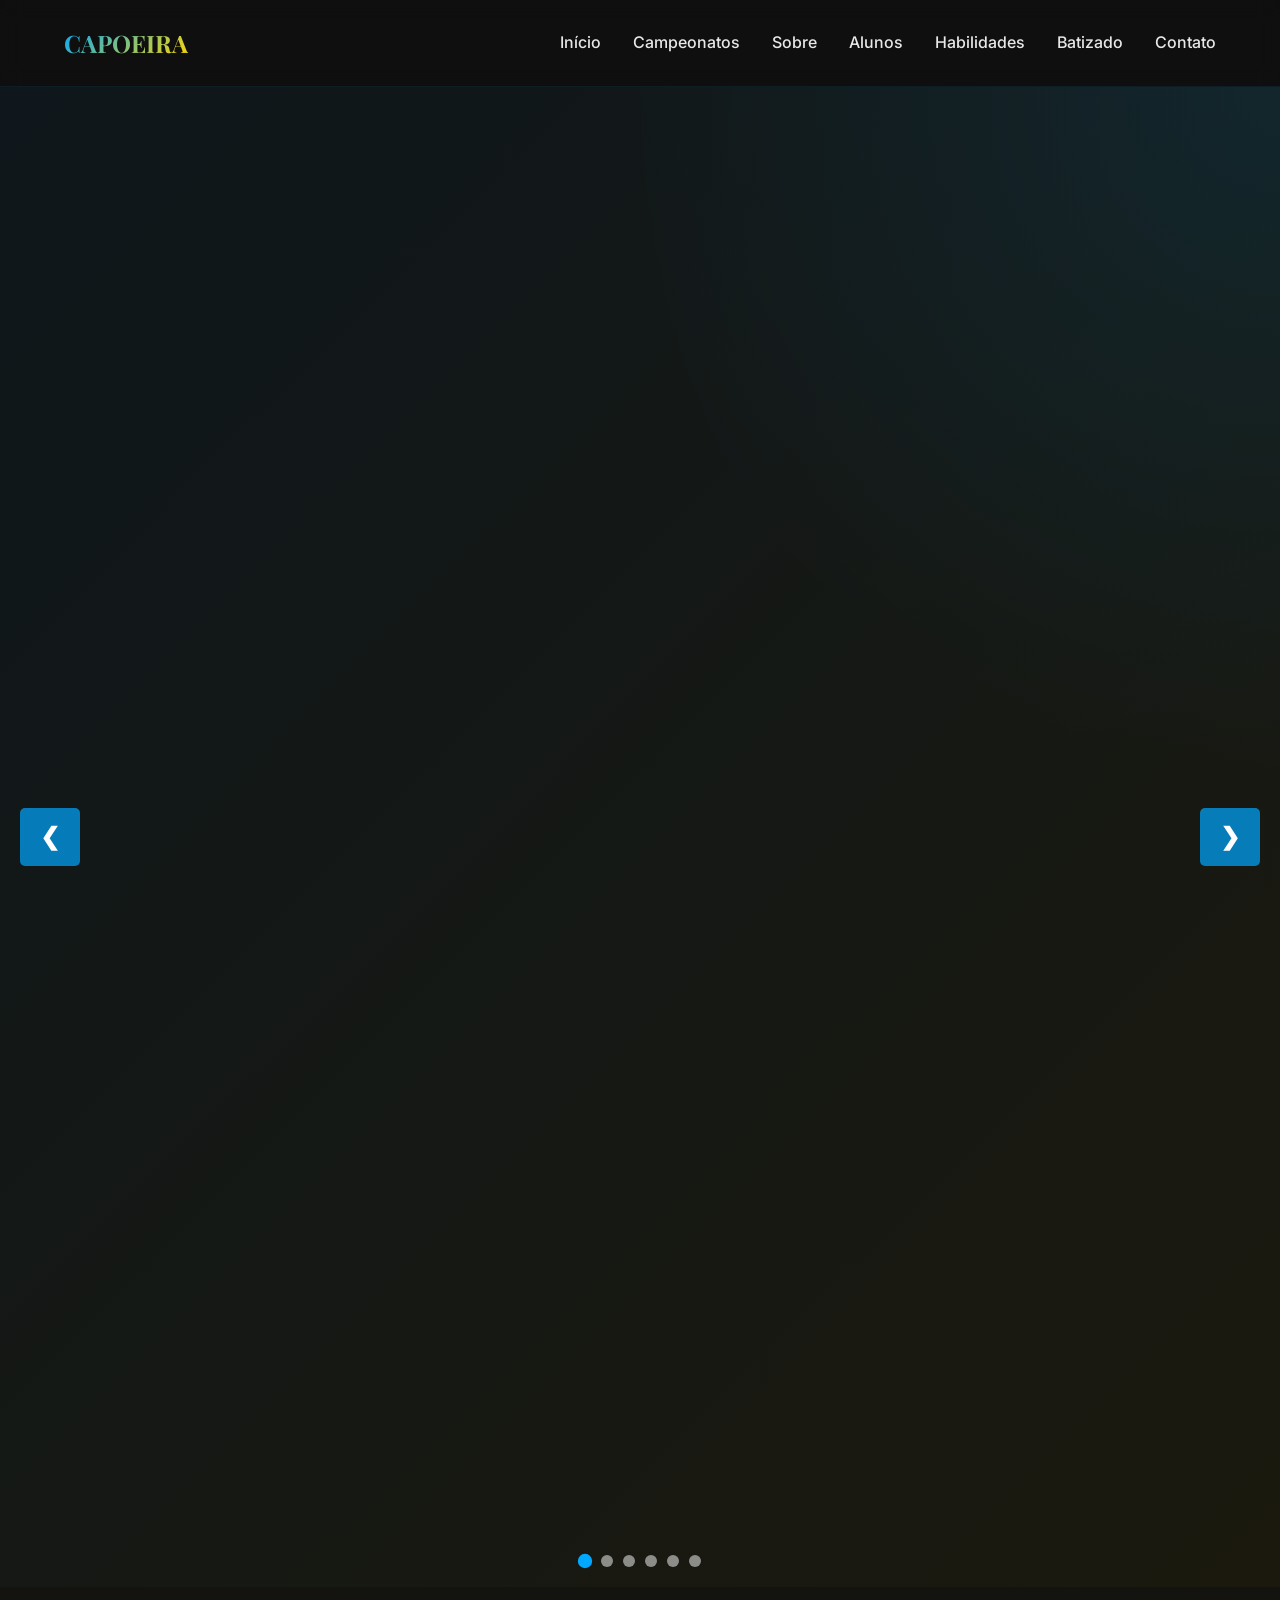
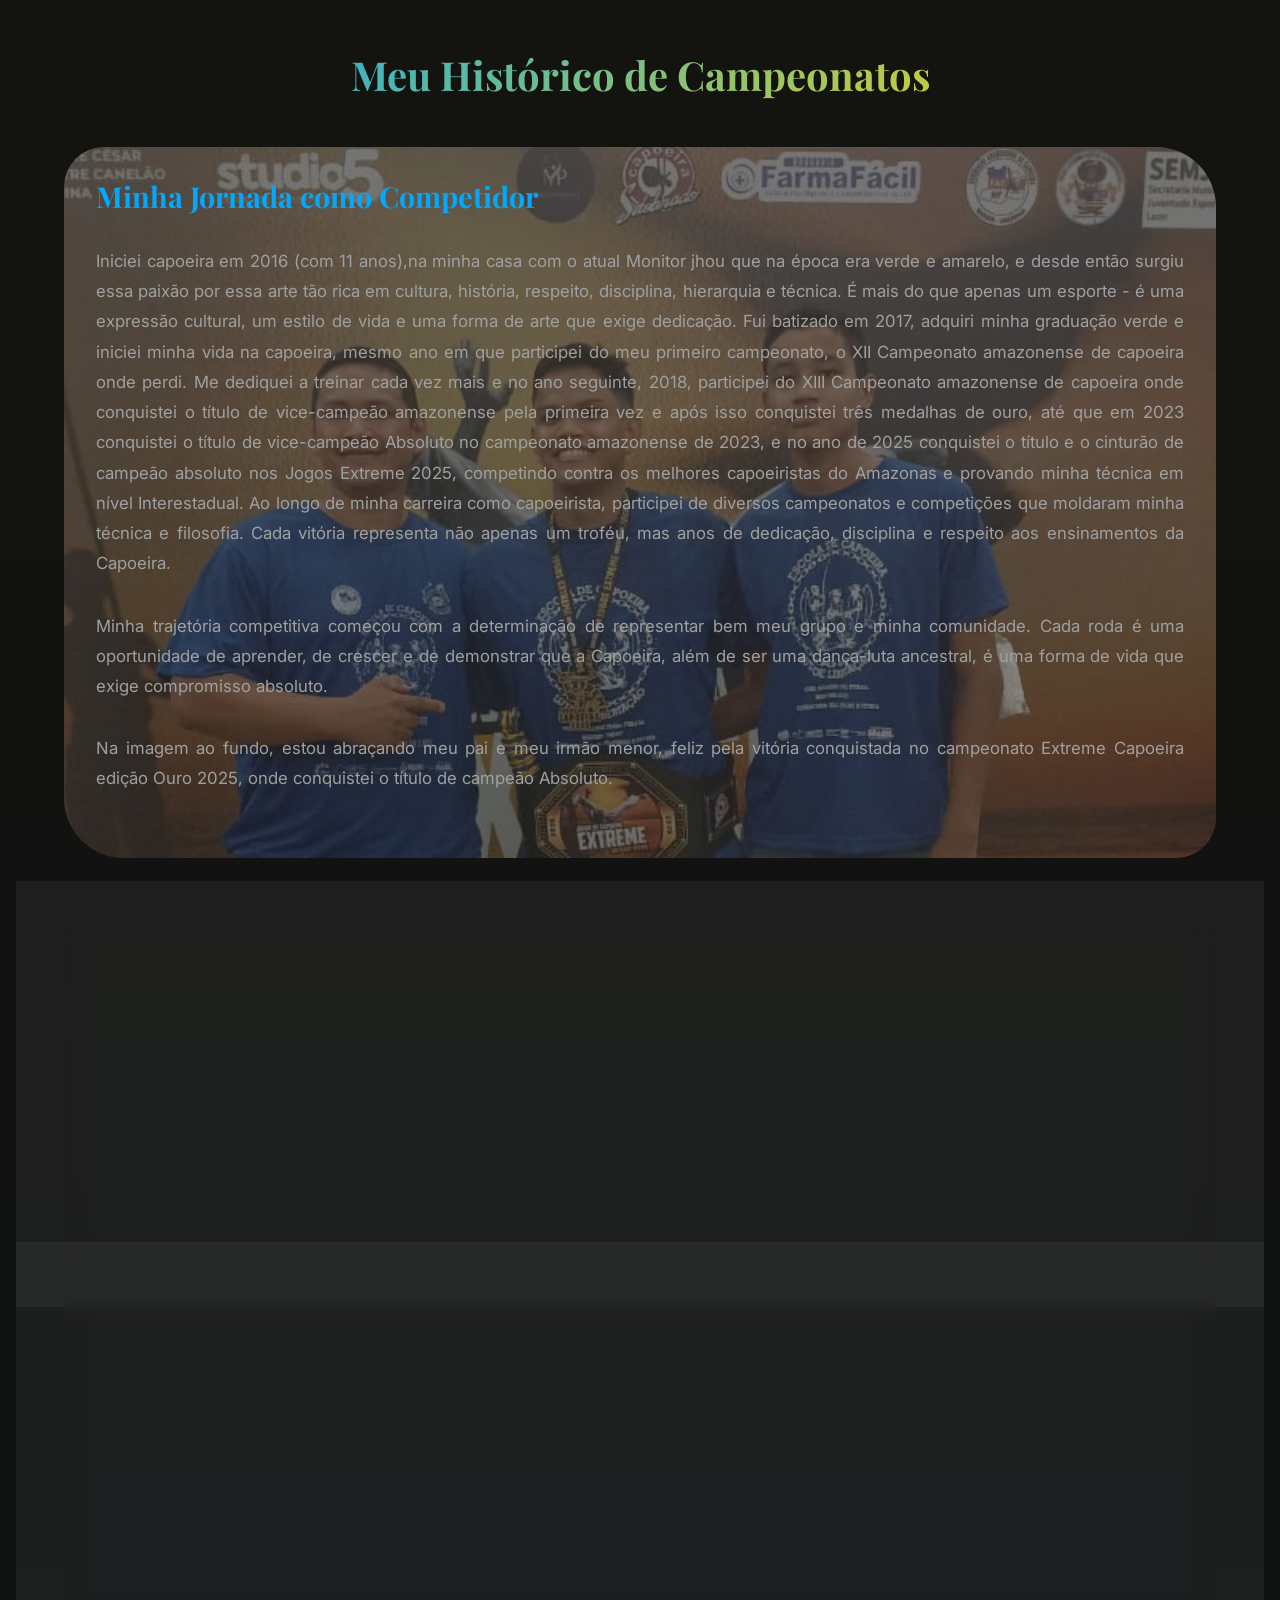
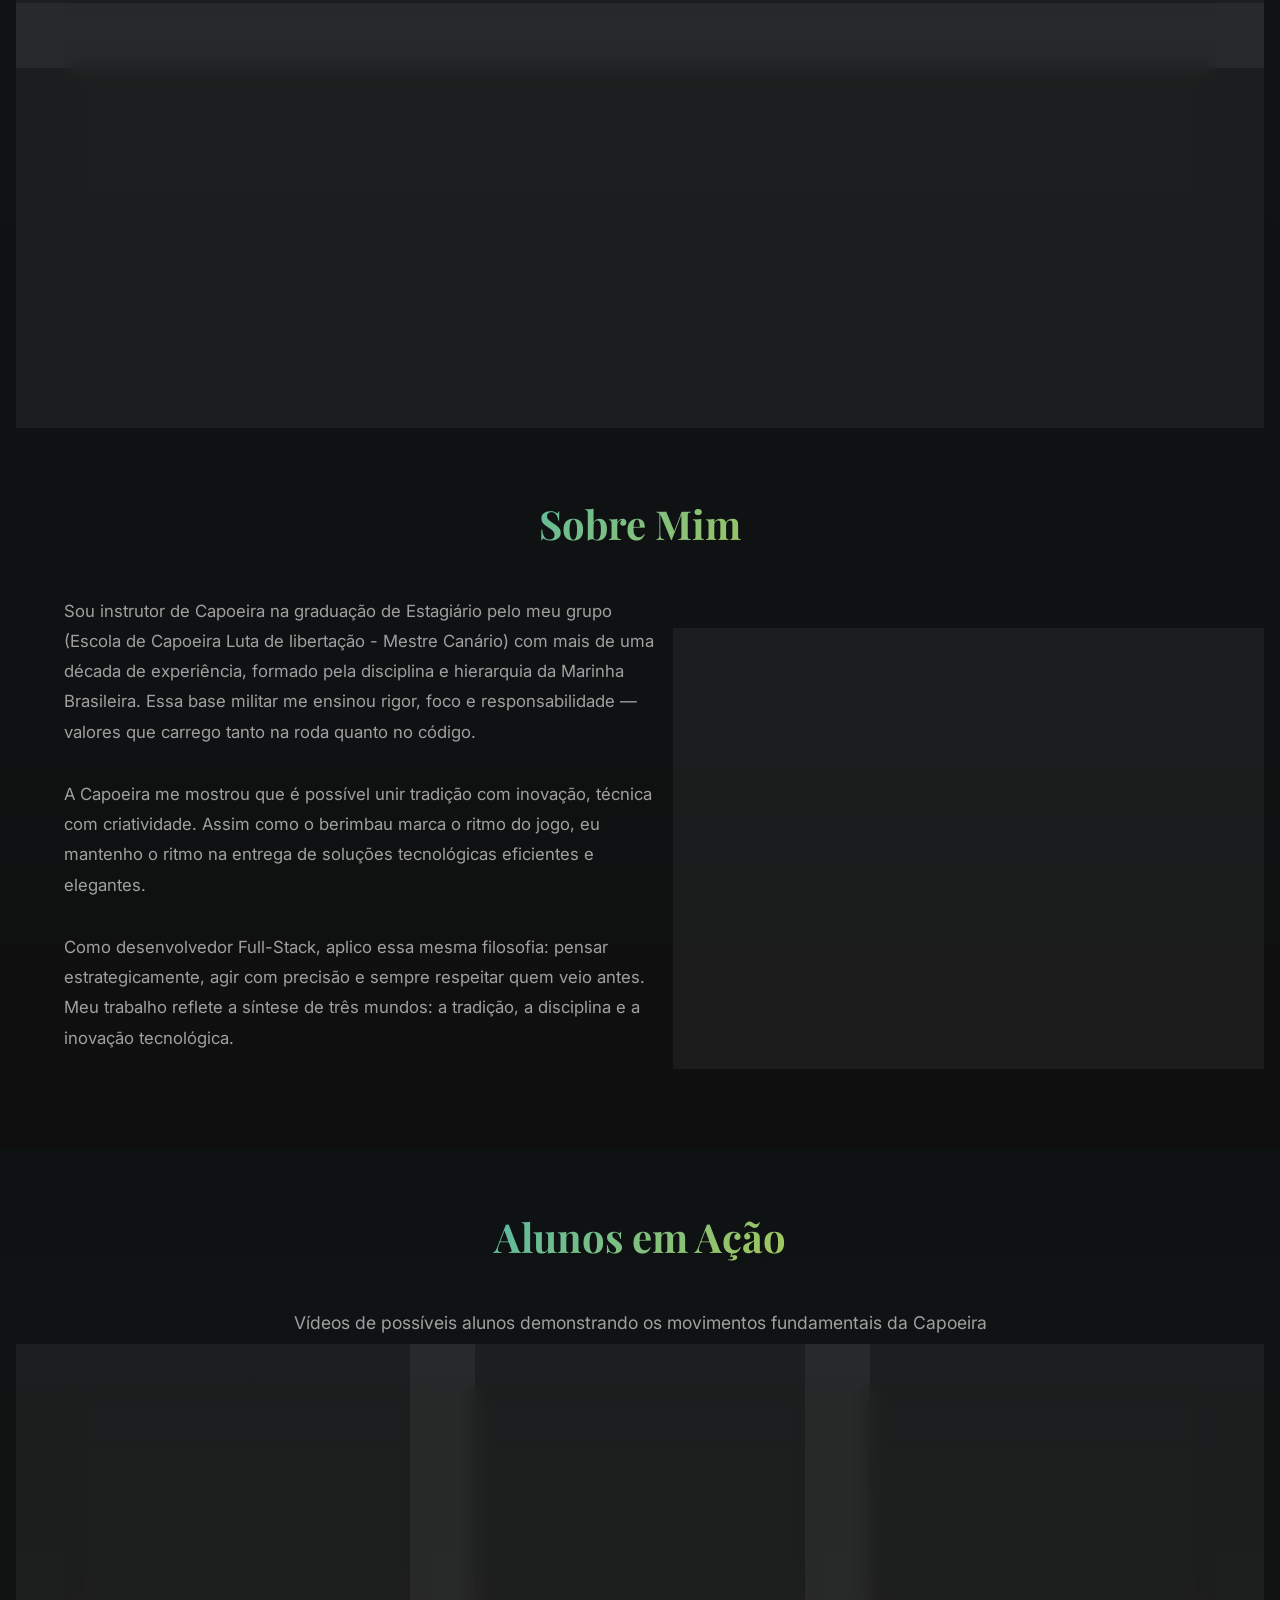
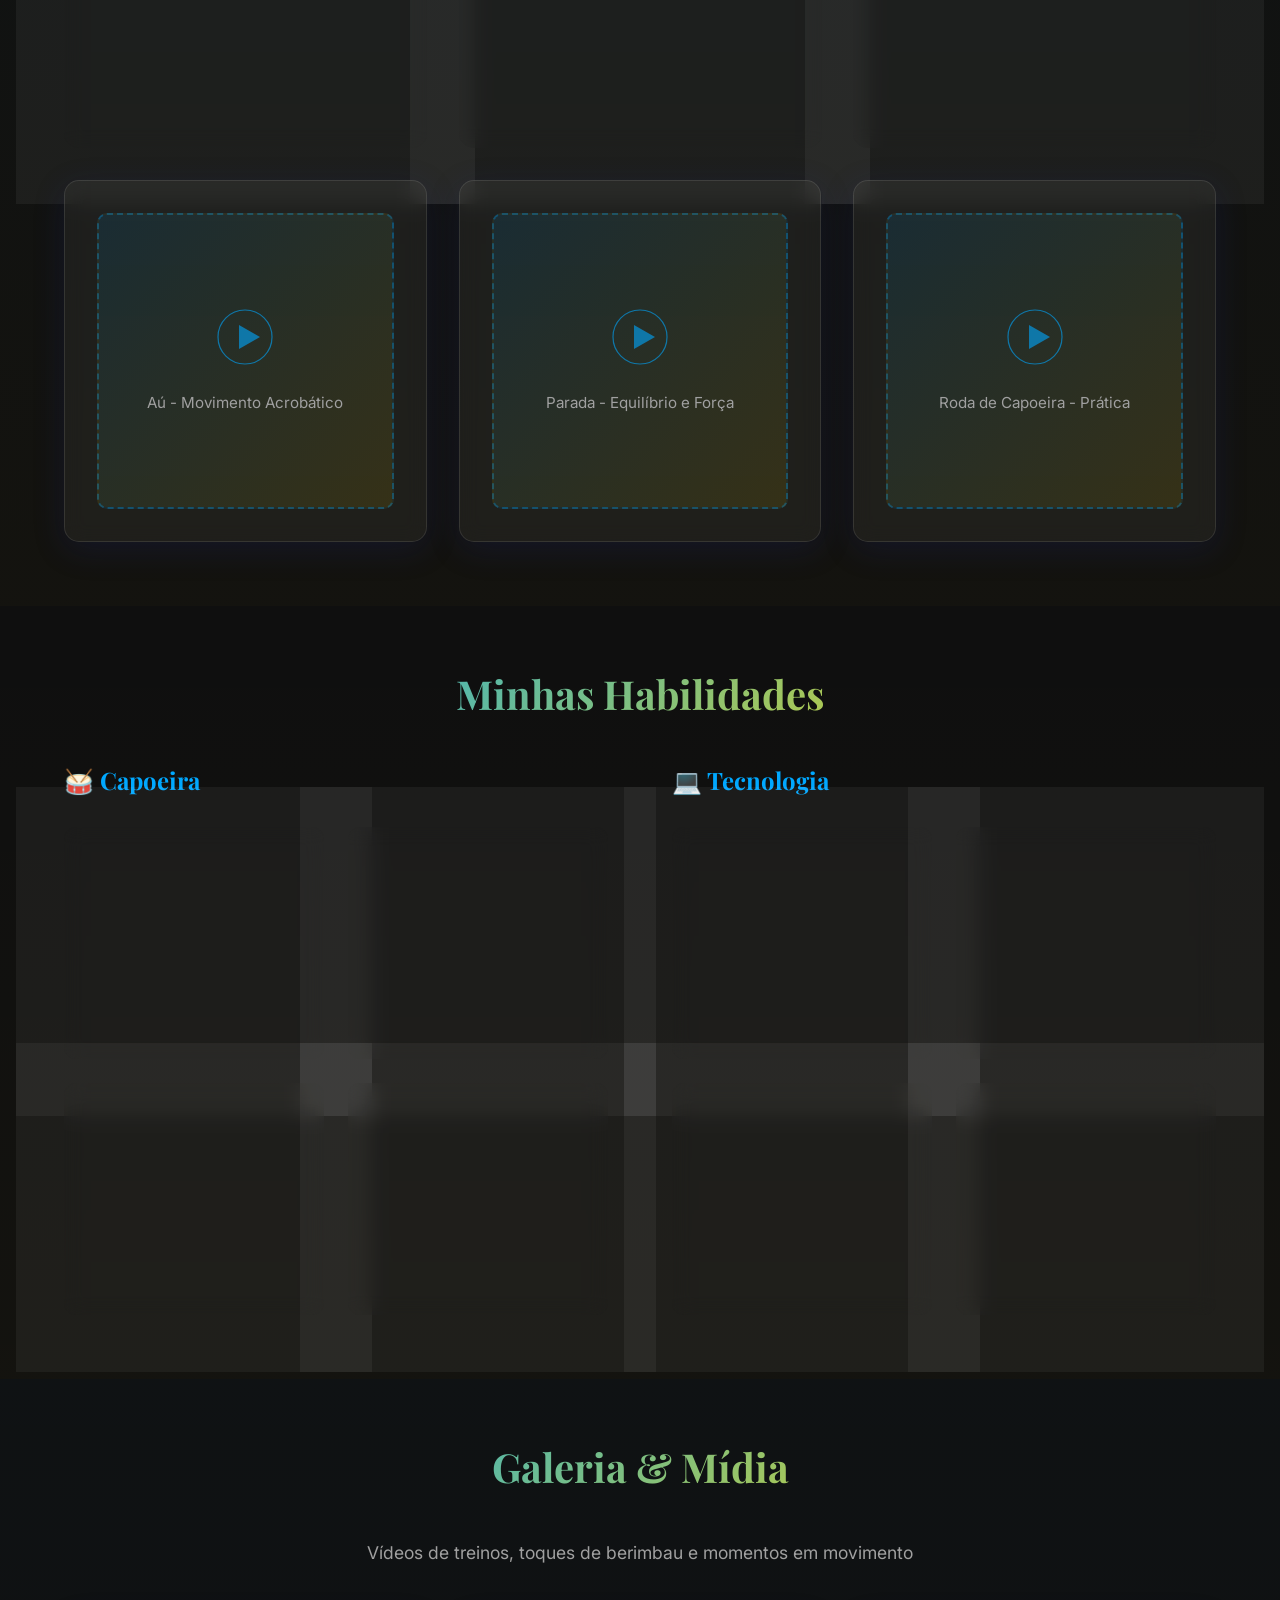
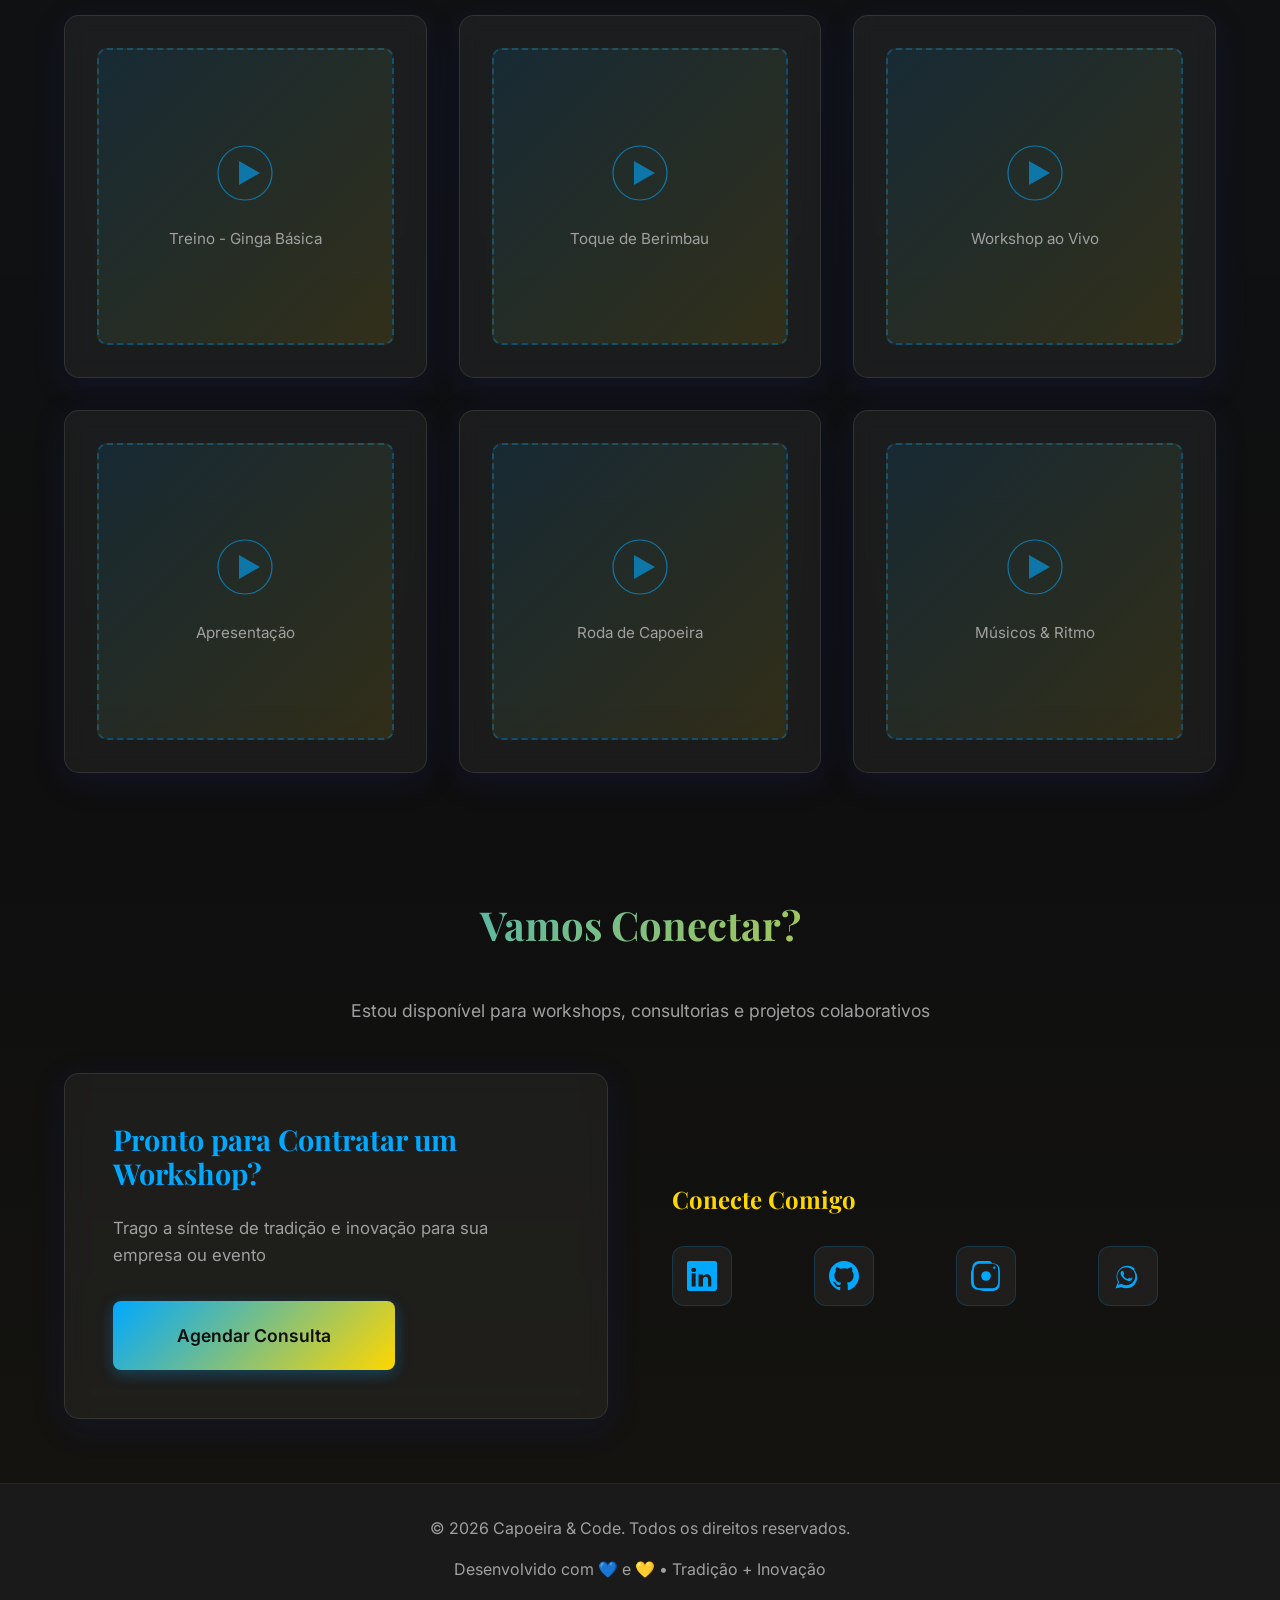
==== commit b9994a54: "Subindo Modificações na biografia" ====
--- a/index.html
+++ b/index.html
@@ -113,8 +113,10 @@
                     </p>
                     <p>
                         Minha trajetória competitiva começou com a determinação de representar bem meu grupo e minha comunidade. 
-                        Cada roda é uma oportunidade de aprender, de crescer e de demonstrar que a Capoeira, além de ser uma dança-luta ancestral, é uma forma de vida que exige compromisso absoluto.
-                    
+                        Cada roda é uma oportunidade de aprender, de crescer e de demonstrar que a Capoeira, além de ser uma dança-luta ancestral, é uma forma de vida que exige compromisso absoluto.                    
+                    </p>
+                    <p>
+                        Na imagem ao fundo, estou abraçando meu pai e meu irmão menor, feliz pela vitória conquistada no campeonato Extreme Capoeira edição Ouro 2025, onde conquistei o título de campeão Absoluto.
                     </p>
                 </div>
 
--- a/style.css
+++ b/style.css
@@ -828,13 +828,13 @@
 .biography-section::before {
     content: '';
     position: absolute;
-    top: 0;
-    left: 0;
+    top: 0%;
+    left: 0%;
     width: 100%;
-    height: 100%;
+    height: 200%;
     
     /* Usando a última imagem que você mencionou */
-    background-image: url('Capoeira/IMG-20250831-WA0037.jpg'); 
+    background-image: url('Capoeira/IMG-20250831-WA0033.jpg'); 
     
     /* Aqui resolvemos o problema dos pixels: */
     background-size: cover;      /* A imagem estica para preencher tudo sem sobrar espaço */
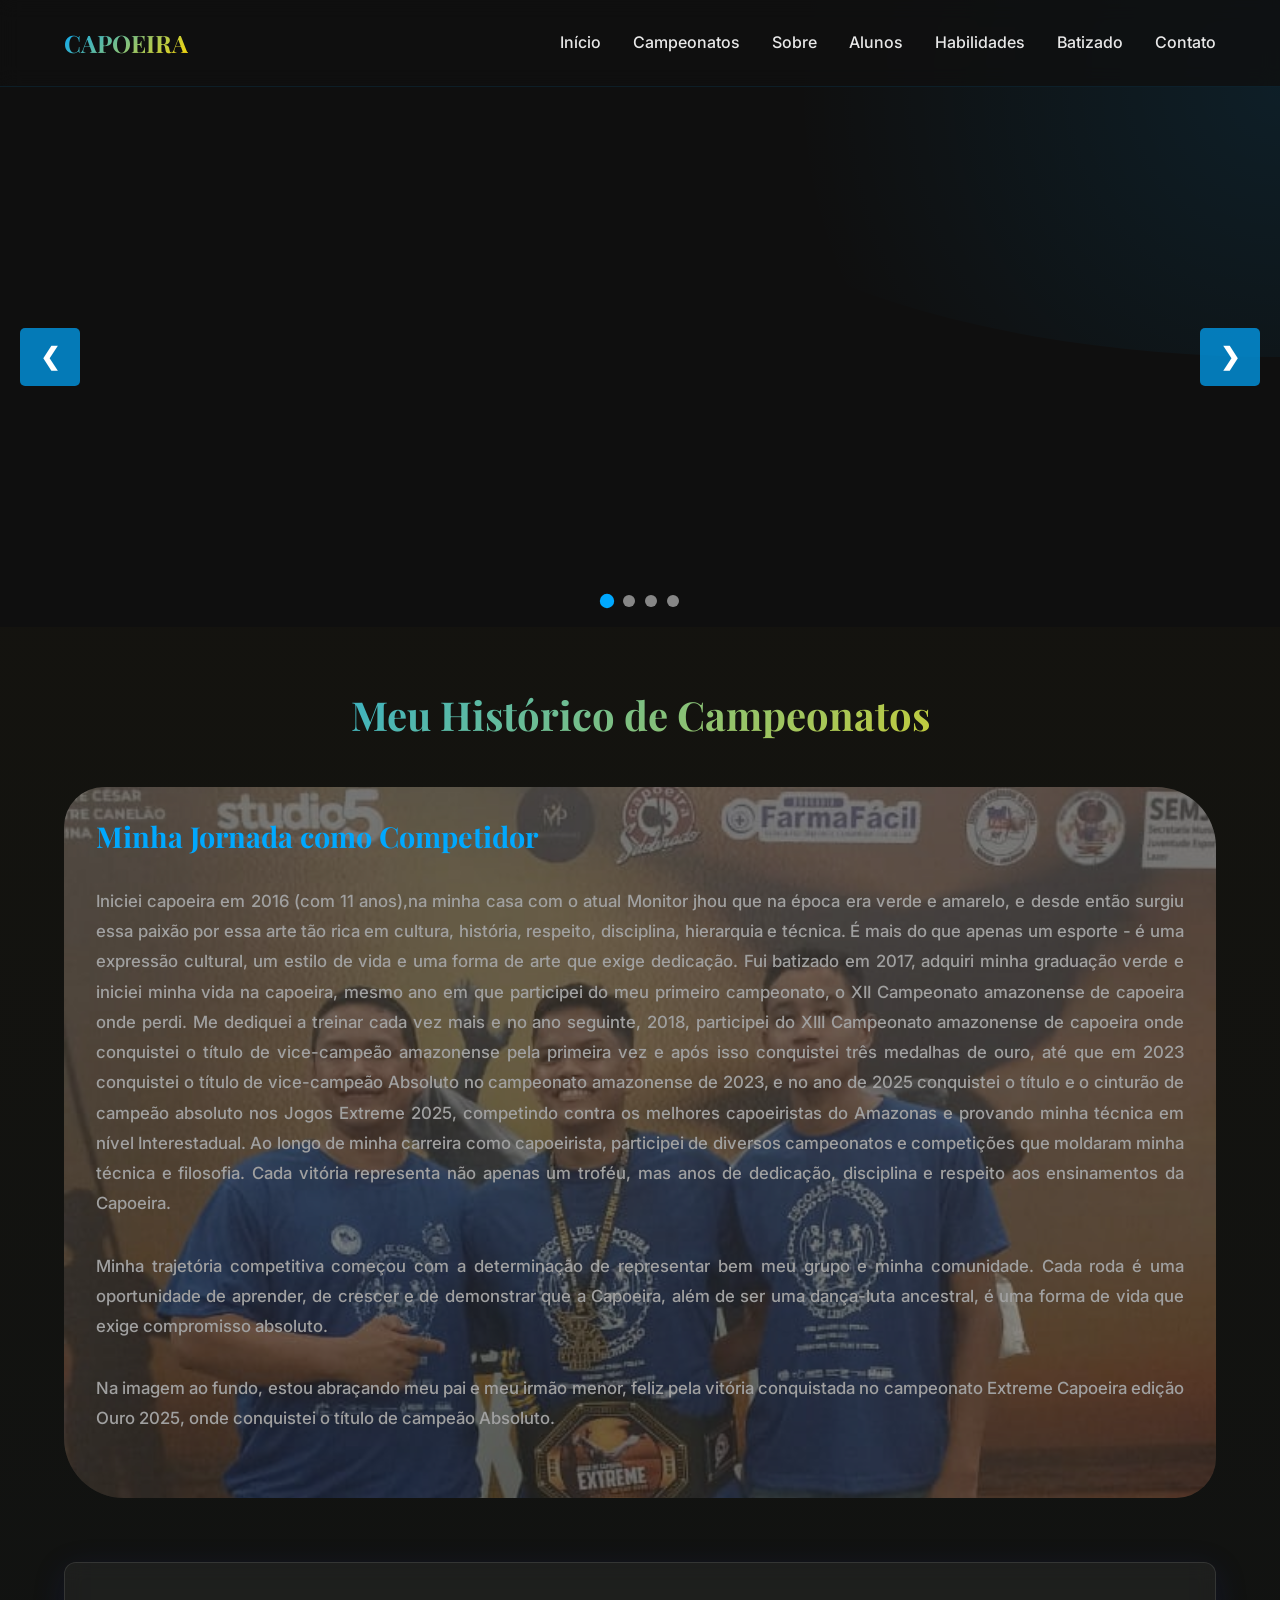
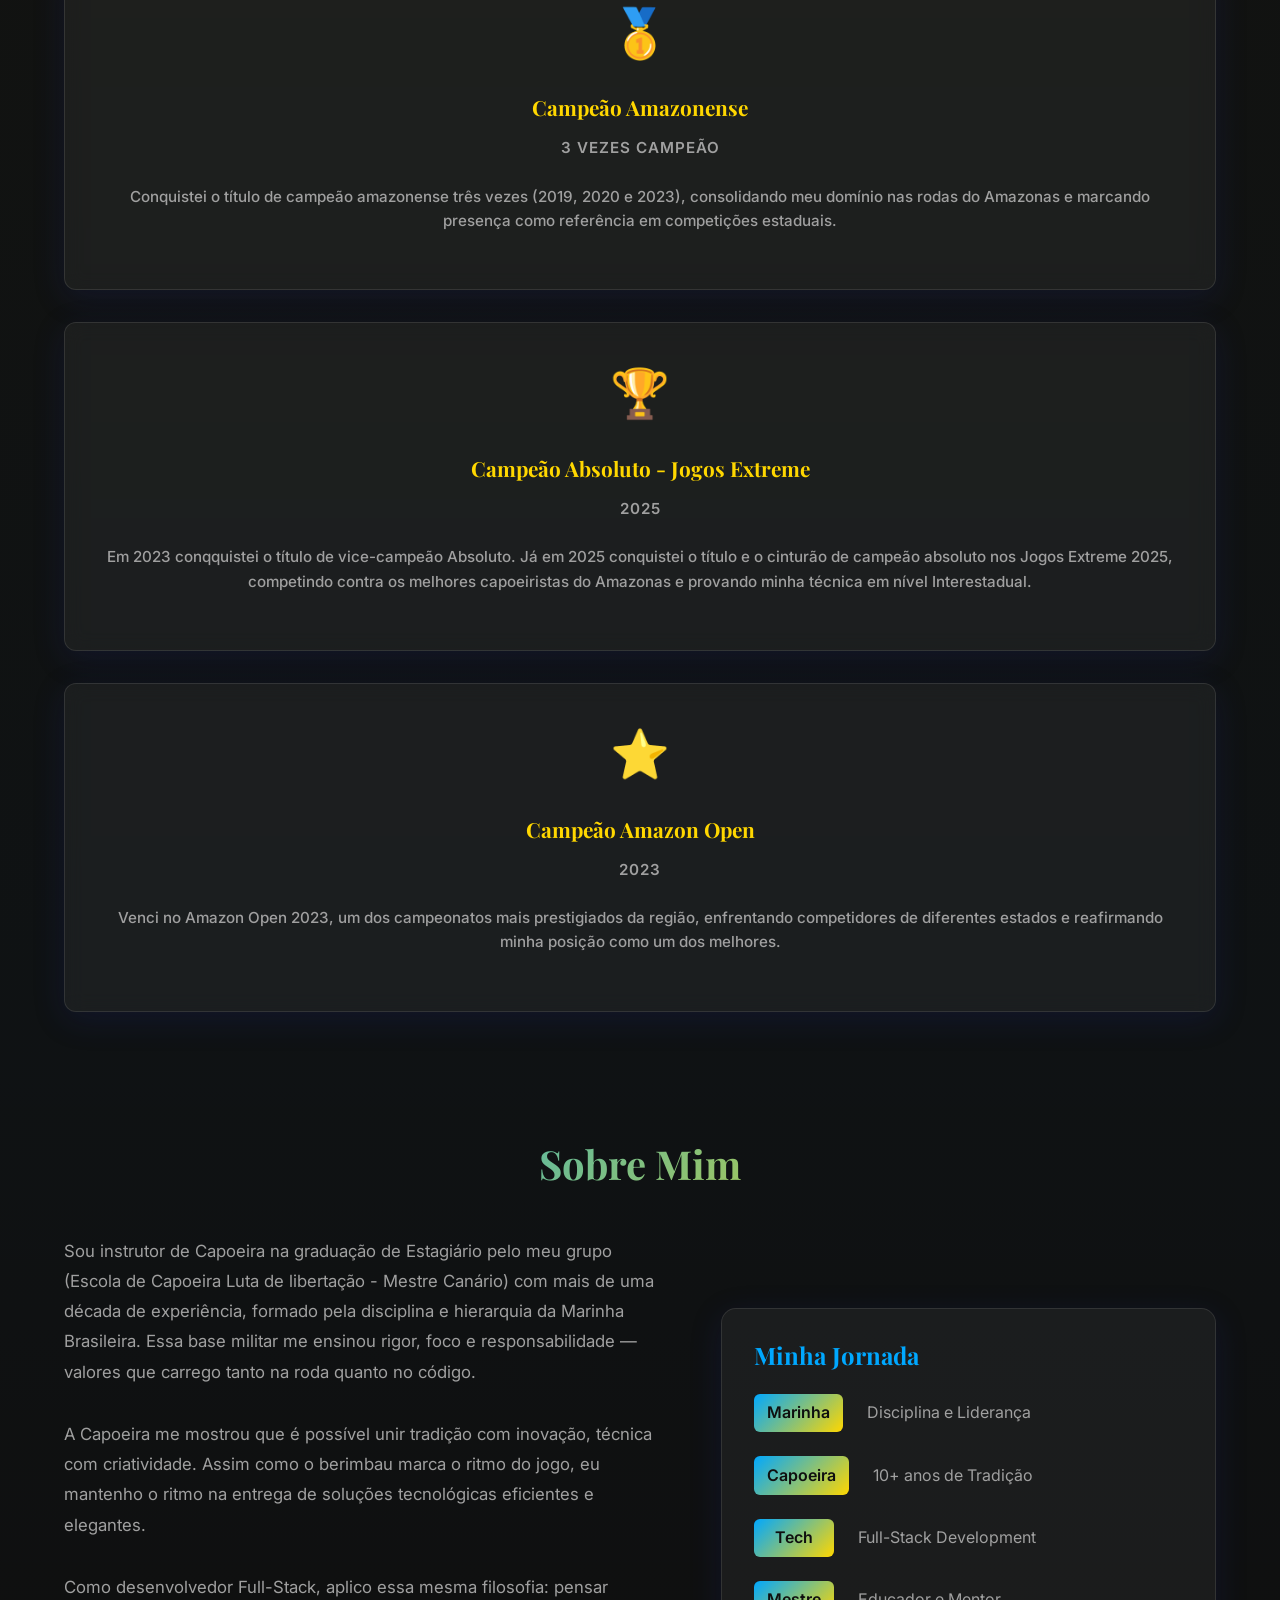
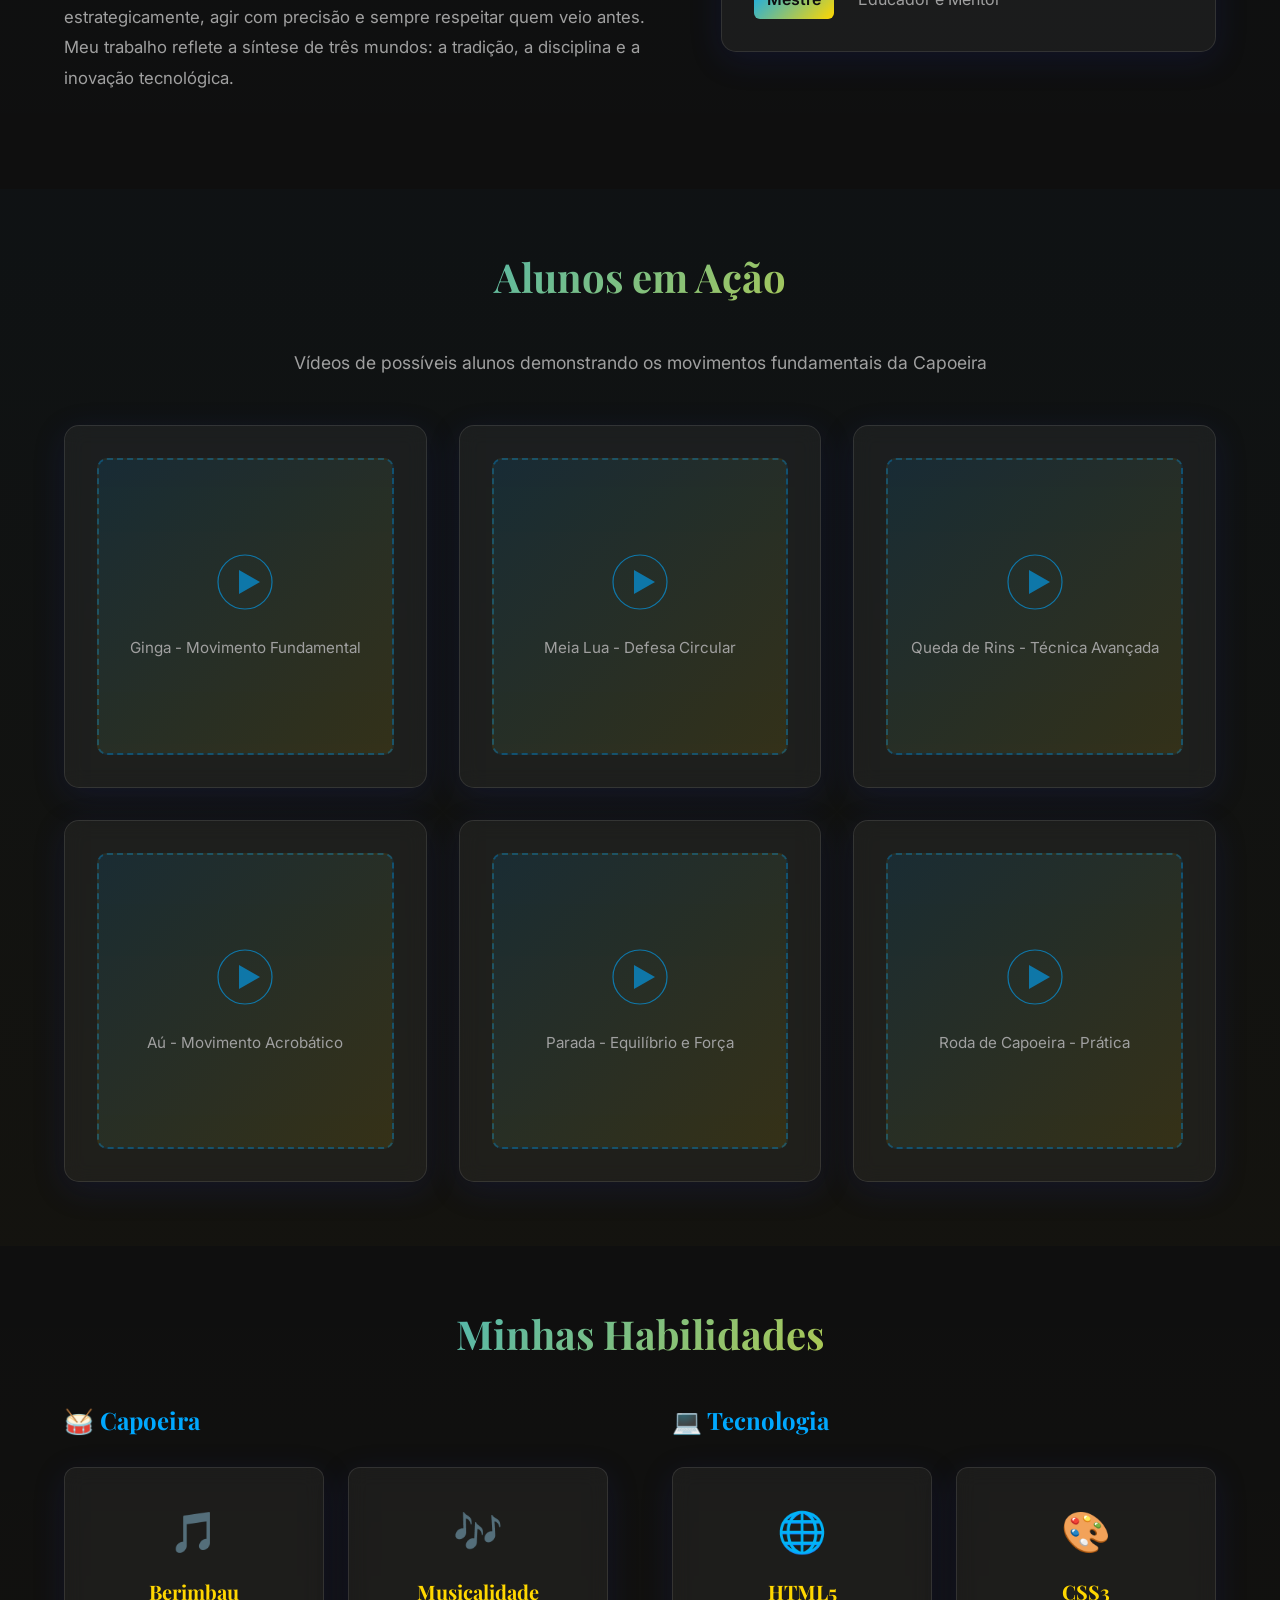
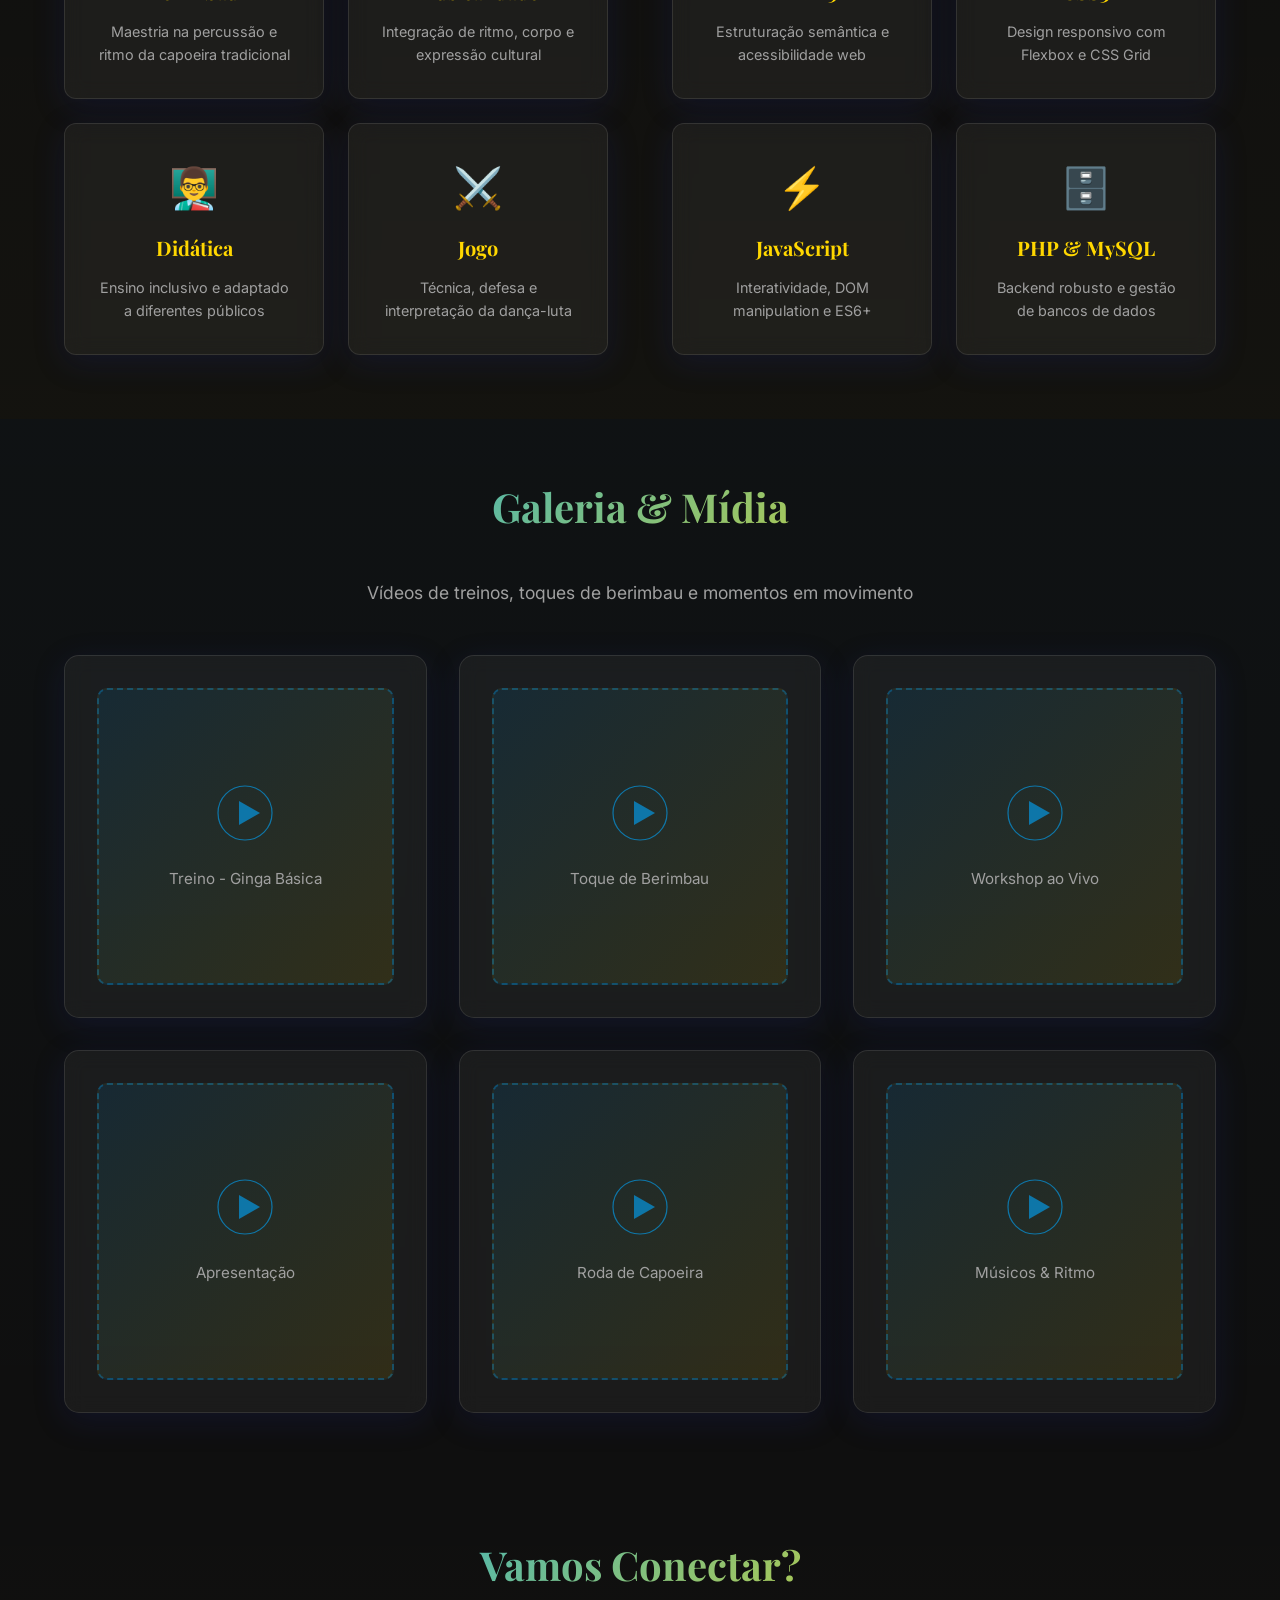
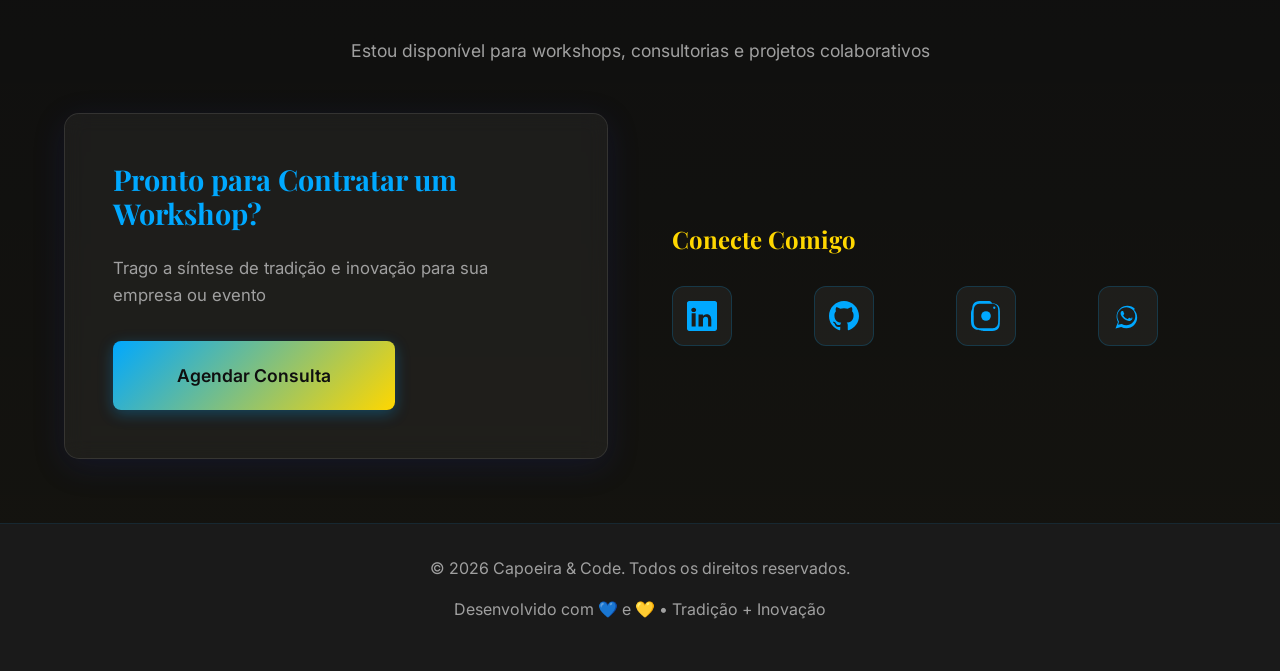
==== commit a5861d47: "Subindo Modificações na biografia" ====
--- a/index.html
+++ b/index.html
@@ -51,12 +51,6 @@
 
                 <div class="slide fade" style="background-image: url('Capoeira/IMG-20250831-WA0031.jpg');">
                 </div>
-
-                <div class="slide fade" style="background-image: url('Capoeira/IMG-20250831-WA0033.jpg');">
-                </div>
-
-                <div class="slide fade" style="background-image: url('Capoeira/IMG-20250831-WA0037.jpg');">
-                </div>
             
             <!-- Controles do Slideshow -->
             <button class="slideshow-btn prev" id="prevBtn" onclick="changeSlide(-1)">❮</button>
@@ -68,9 +62,6 @@
                 <span class="dot" onclick="currentSlide(1)"></span>
                 <span class="dot" onclick="currentSlide(2)"></span>
                 <span class="dot" onclick="currentSlide(3)"></span>
-                <span class="dot" onclick="currentSlide(4)"></span>
-                <span class="dot" onclick="currentSlide(5)"></span>
-
             </div>
         </div>
 
--- a/style.css
+++ b/style.css
@@ -242,18 +242,19 @@
    SLIDESHOW DE GRUPO
    ============================================ */
 .hero-slideshow {
-    position: absolute;
-    top: 0;
-    left: 0;
+    position: relative; /* Mudado de absolute para relative */
     width: 100%;
-    height: 100%;
-    z-index: 0;
+    height: 60vh;       /* Define uma altura (60% da tela) para o slideshow aparecer */
+    z-index: 1;
+    overflow: hidden;
 }
 
 .slideshow-container {
     position: relative;
     width: 100%;
     height: 100%;
+    z-index: 1; 
+
 }
 
 .slide {
@@ -271,7 +272,7 @@
 
 .slide.active {
     display: block;
-    opacity: 0.3;
+    opacity: 1;
 }
 
 .slide-img {
@@ -352,14 +353,13 @@
    HERO SECTION
    ============================================ */
 .hero {
-    height: 1500px; /* Altere para a altura que você achar melhor */
-    min-height: auto; /* Remove a dependência da altura da tela */
     display: flex;
-    align-items: center;  /*  */
-    padding: var(--spacing-4x2) 0; /* Aumenta o espaçamento vertical para acomodar o conteúdo */
-    background: linear-gradient(135deg, rgba(0, 168, 255, 0.05) 0%, rgba(255, 215, 0, 0.05) 100%);
+    flex-direction: column; /* Garante o empilhamento vertical */
+    padding: 0;
+    background: var(--color-bg-dark);
     position: relative;
-    overflow: hidden;
+    height: auto;           /* Deixa a altura crescer conforme o conteúdo */
+    min-height: auto;       /* Remove a trava de 100vh */
 }
 
 .hero::before {
@@ -379,8 +379,11 @@
     grid-template-columns: 1fr 1fr;
     gap: var(--spacing-2xl);
     align-items: center;
-    position: relative;
-    z-index: 1;
+    position: relative; /* Mantenha apenas o relative */
+    z-index: 2;
+    padding: var(--spacing-xl) var(--spacing-md); /* Espaçamento interno */
+    max-width: 1200px;
+    margin: 0 auto;     /* Centraliza horizontalmente */
 }
 
 .hero-text {
@@ -806,6 +809,12 @@
     display: grid;
     grid-template-columns: 1fr 1fr;
     gap: var(--spacing-2xl);
+    text-align:var(--color-text-light);
+    font-size: 1.05rem;
+    font-weight: 500;
+    font-family: var(--font-primary);
+    box-sizing: border-box;
+
 }
 
 .biography-section {
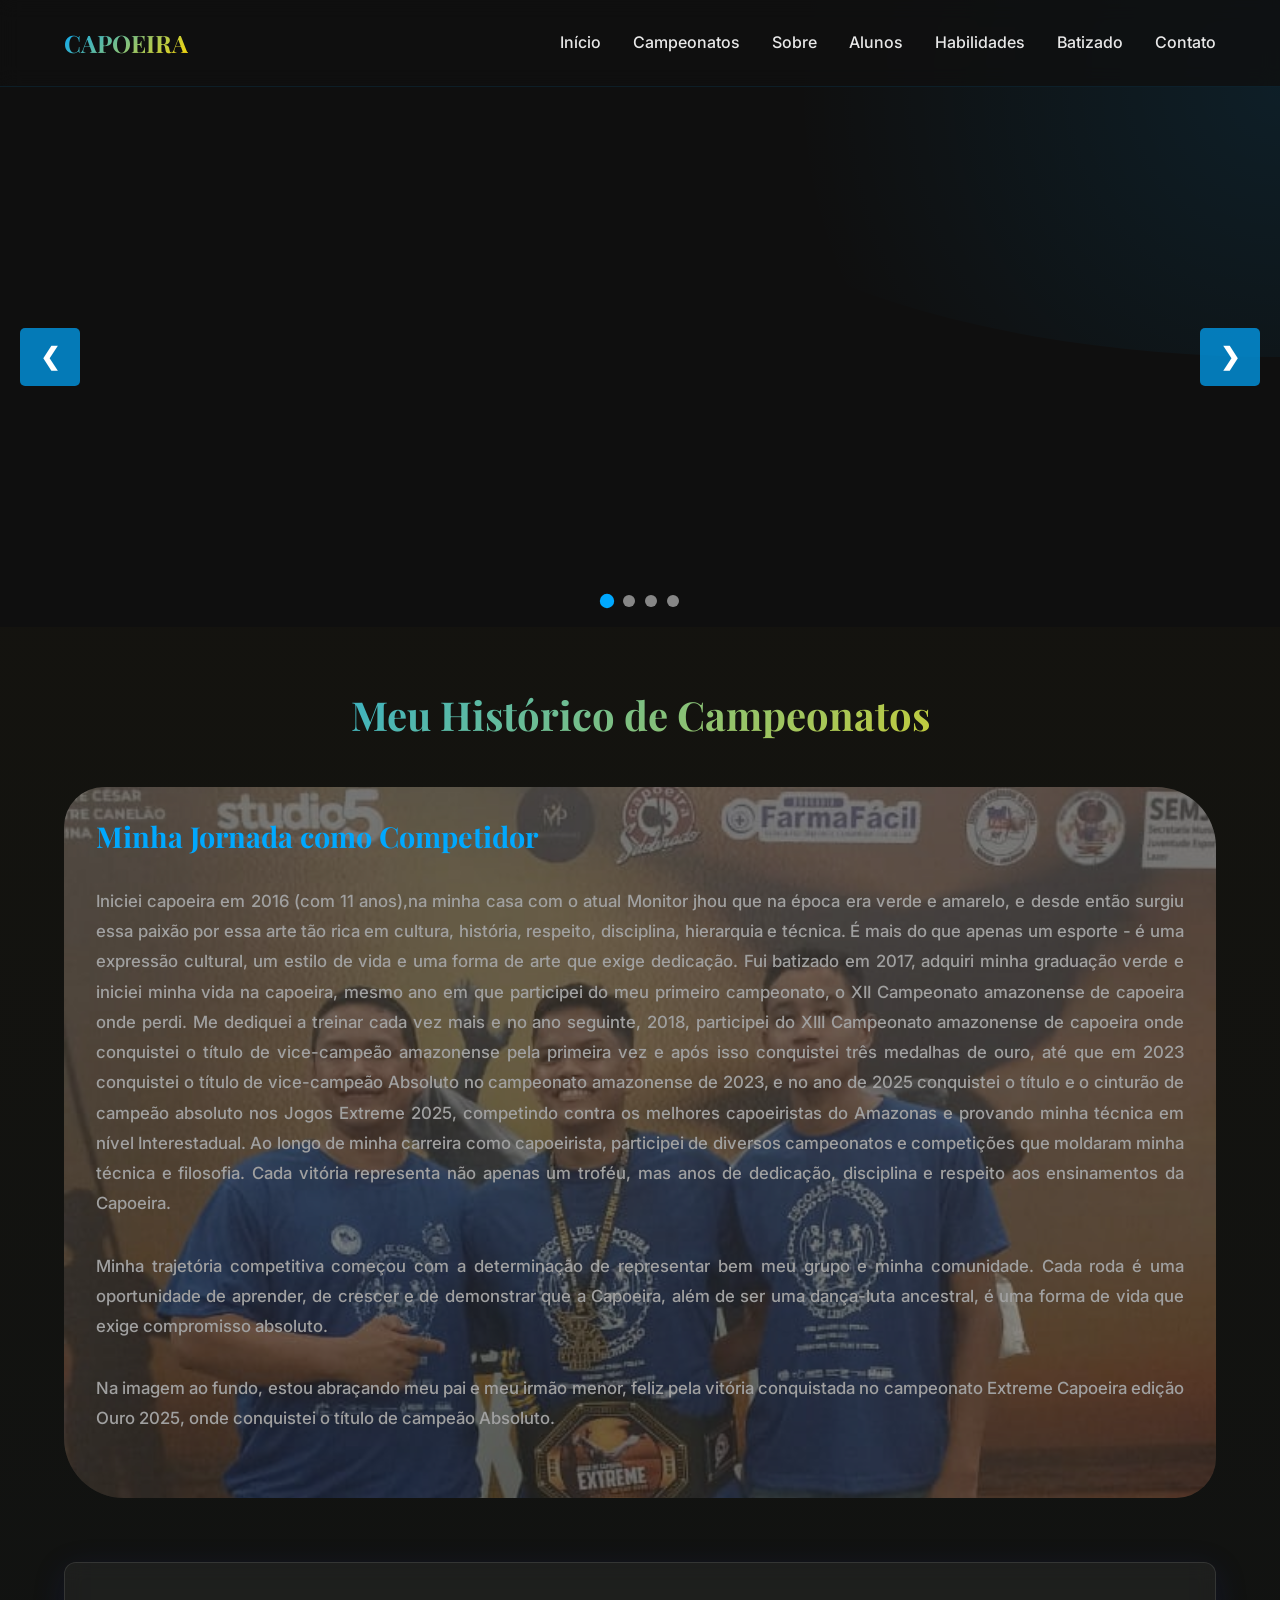
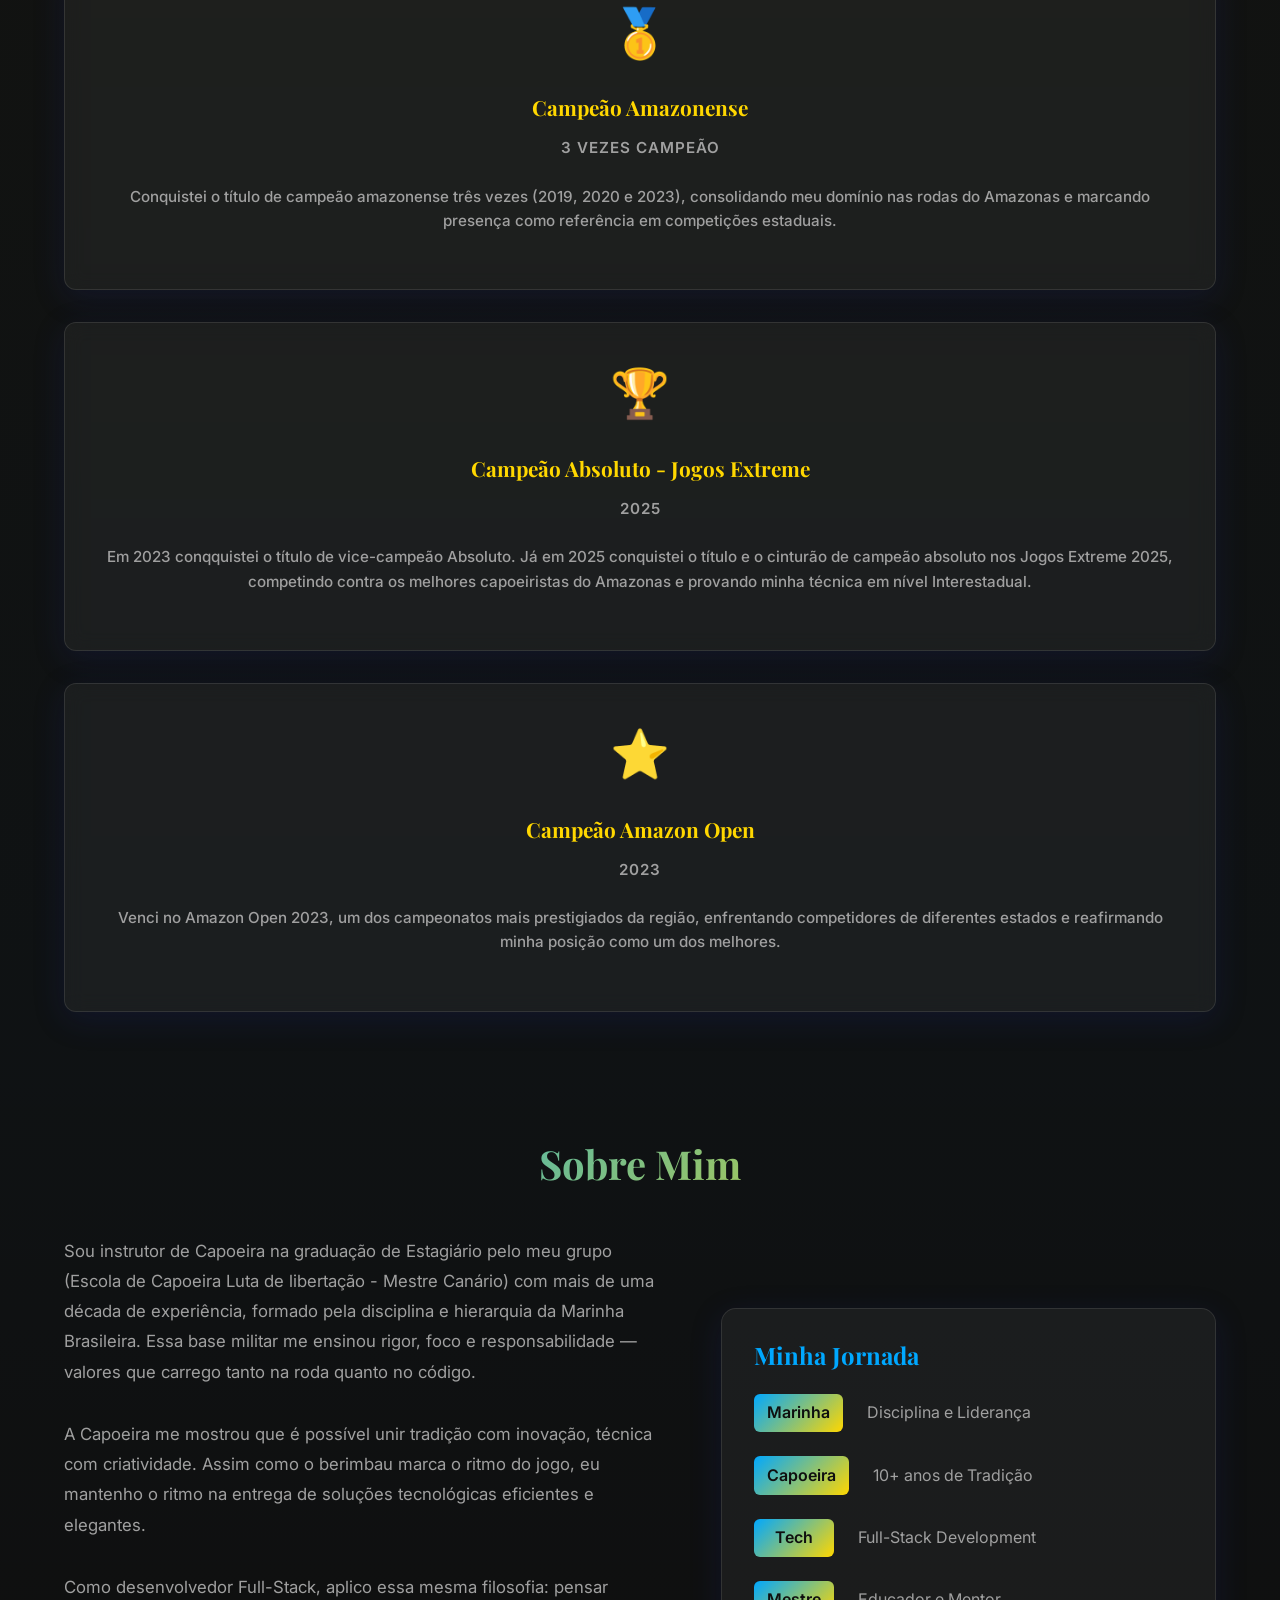
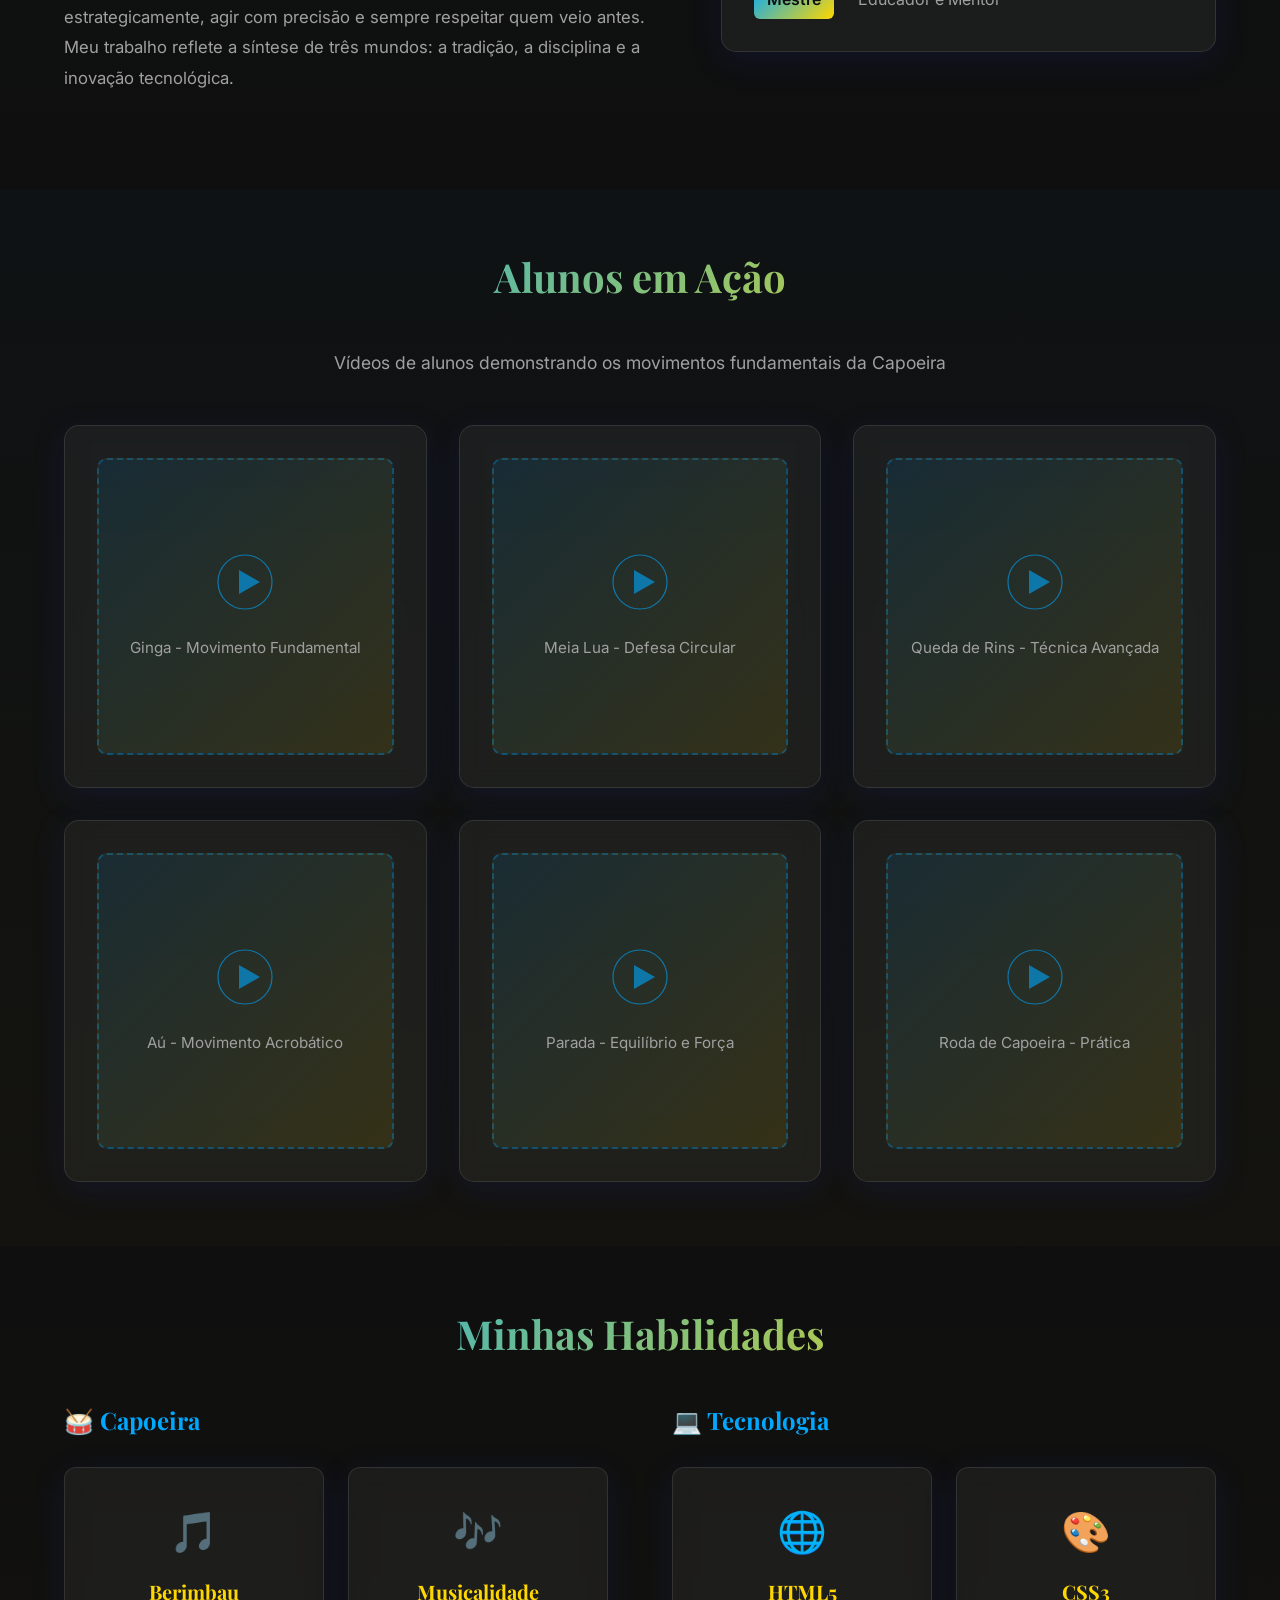
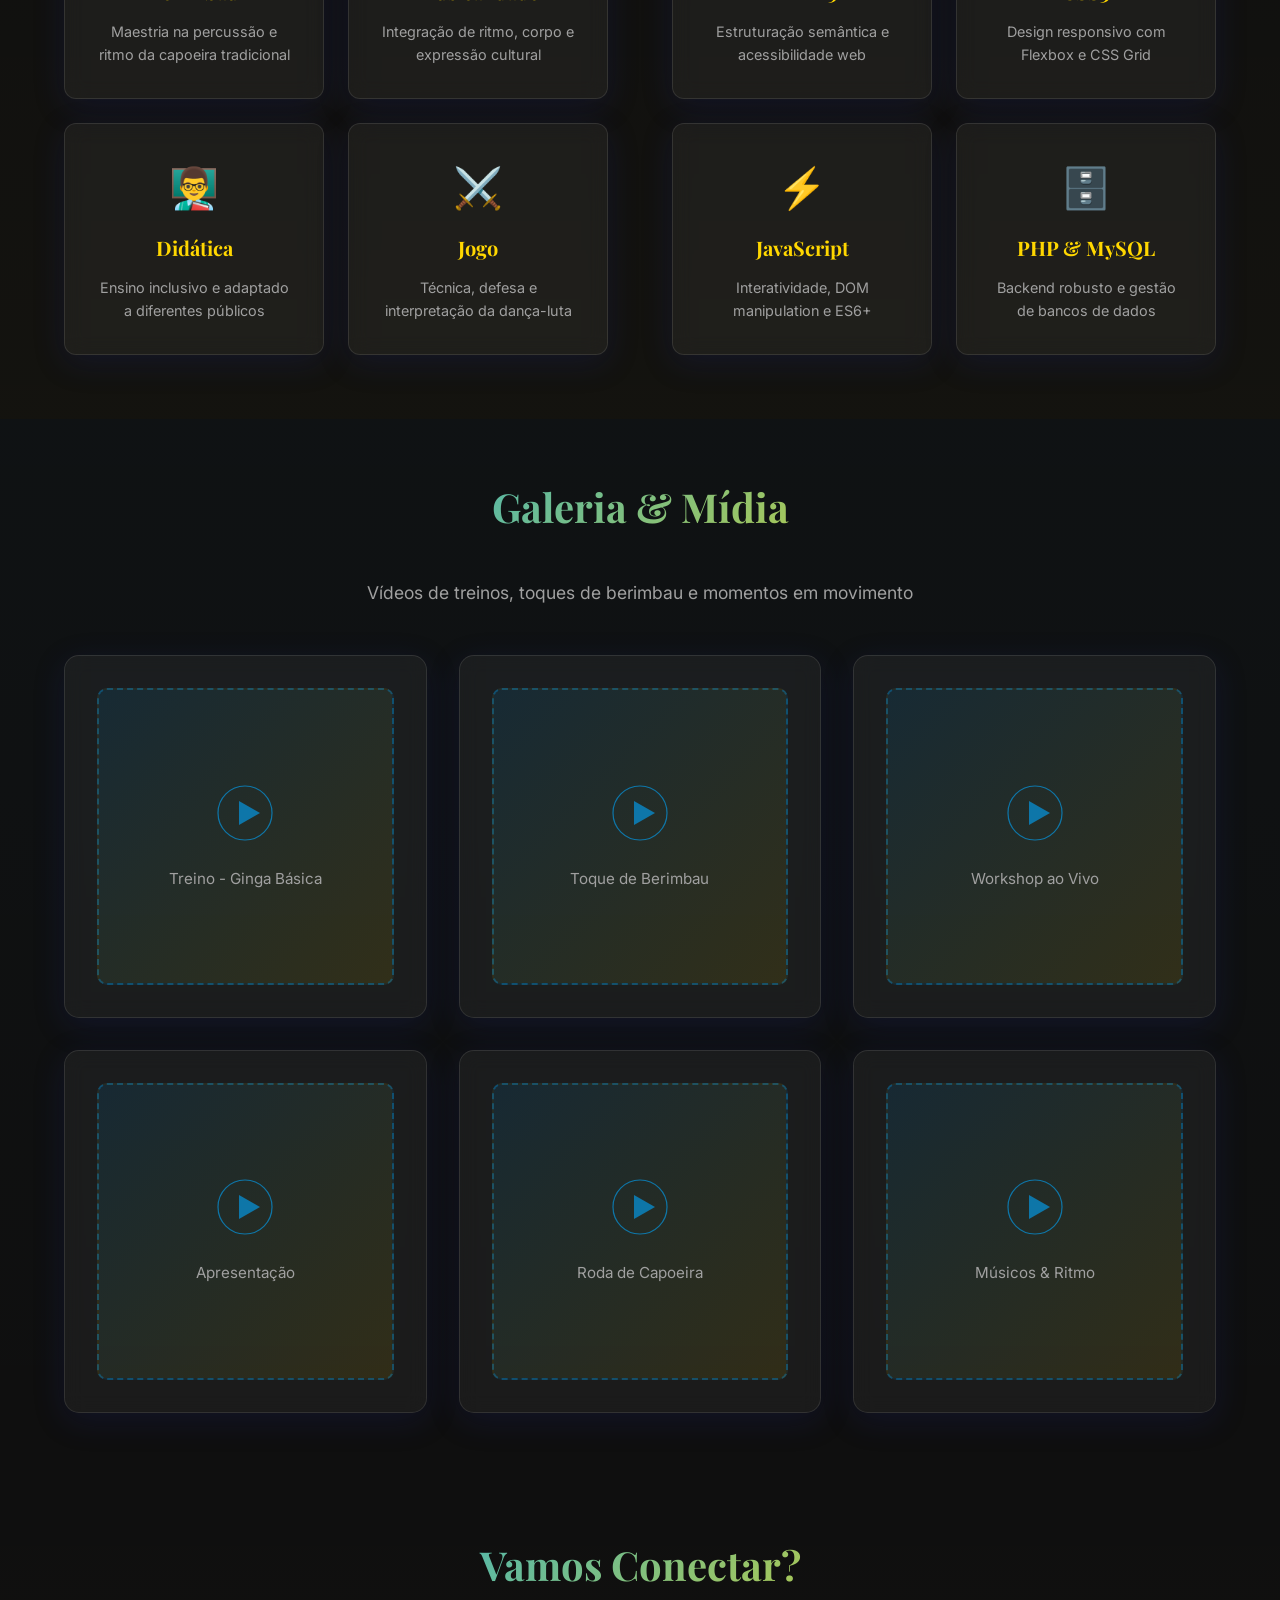
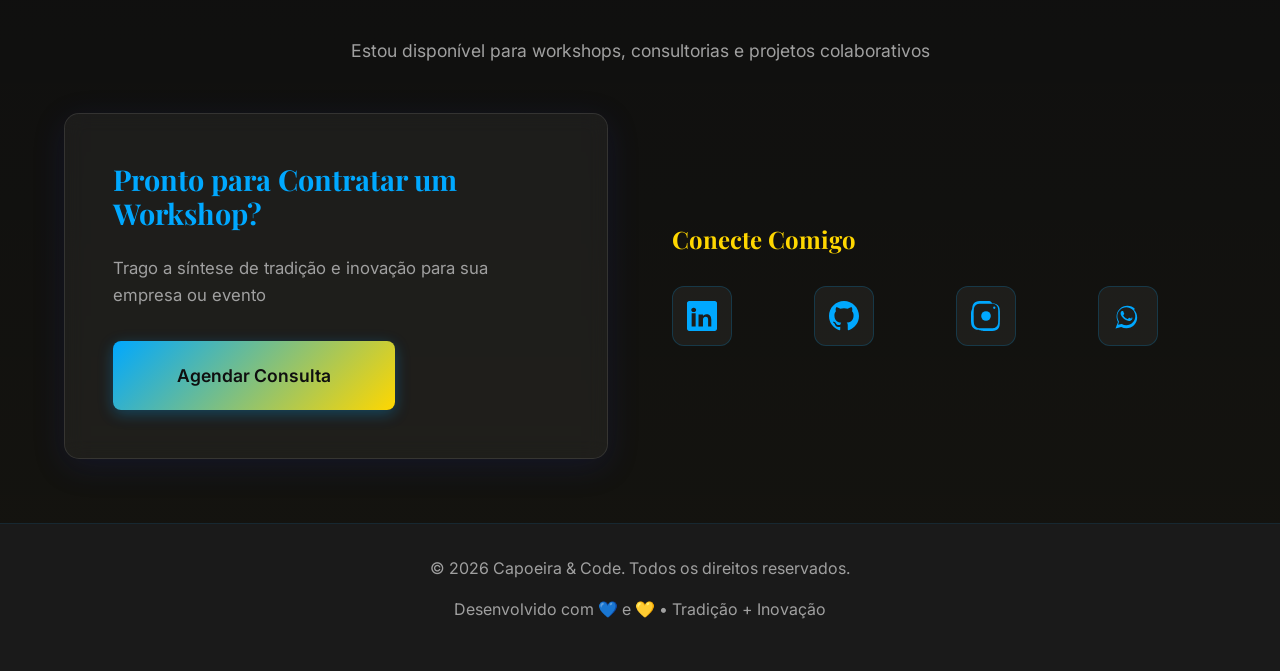
==== commit dd5770c5: "Implement Google Photos-style responsive gallery layout with auto-fill grid" ====
--- a/index.html
+++ b/index.html
@@ -175,7 +175,7 @@
     <section id="alunos" class="alunos">
         <div class="container">
             <h2 class="section-title">Alunos em Ação</h2>
-            <p class="section-subtitle">Vídeos de possíveis alunos demonstrando os movimentos fundamentais da Capoeira</p>
+            <p class="section-subtitle">Vídeos de alunos demonstrando os movimentos fundamentais da Capoeira</p>
             
             <div class="alunos-grid">
                 <div class="alunos-card glass">
--- a/style.css
+++ b/style.css
@@ -831,6 +831,7 @@
 
 .biography-section p {
         text-align: justify; /* Deixa o texto mais alinhado e organizado */
+        
 }
 
 /*. Criando a camada da imagem de fundo */
@@ -876,7 +877,11 @@
     gap: var(--spacing-lg);
     animation: fadeInRight 0.8s ease-in-out;
     grid-column: 1 / -1; /* Faz a seção ocupar toda a largura da grade */
+    max-width: 30000px; /* Limita a largura máxima para evitar que fique muito esticado em telas grandes */
+    margin-left:auto;
+    margin-right:auto;
     width: 100%; /* Garante que a seção ocupe toda a largura disponível */
+
 }
 
 .championship-card {
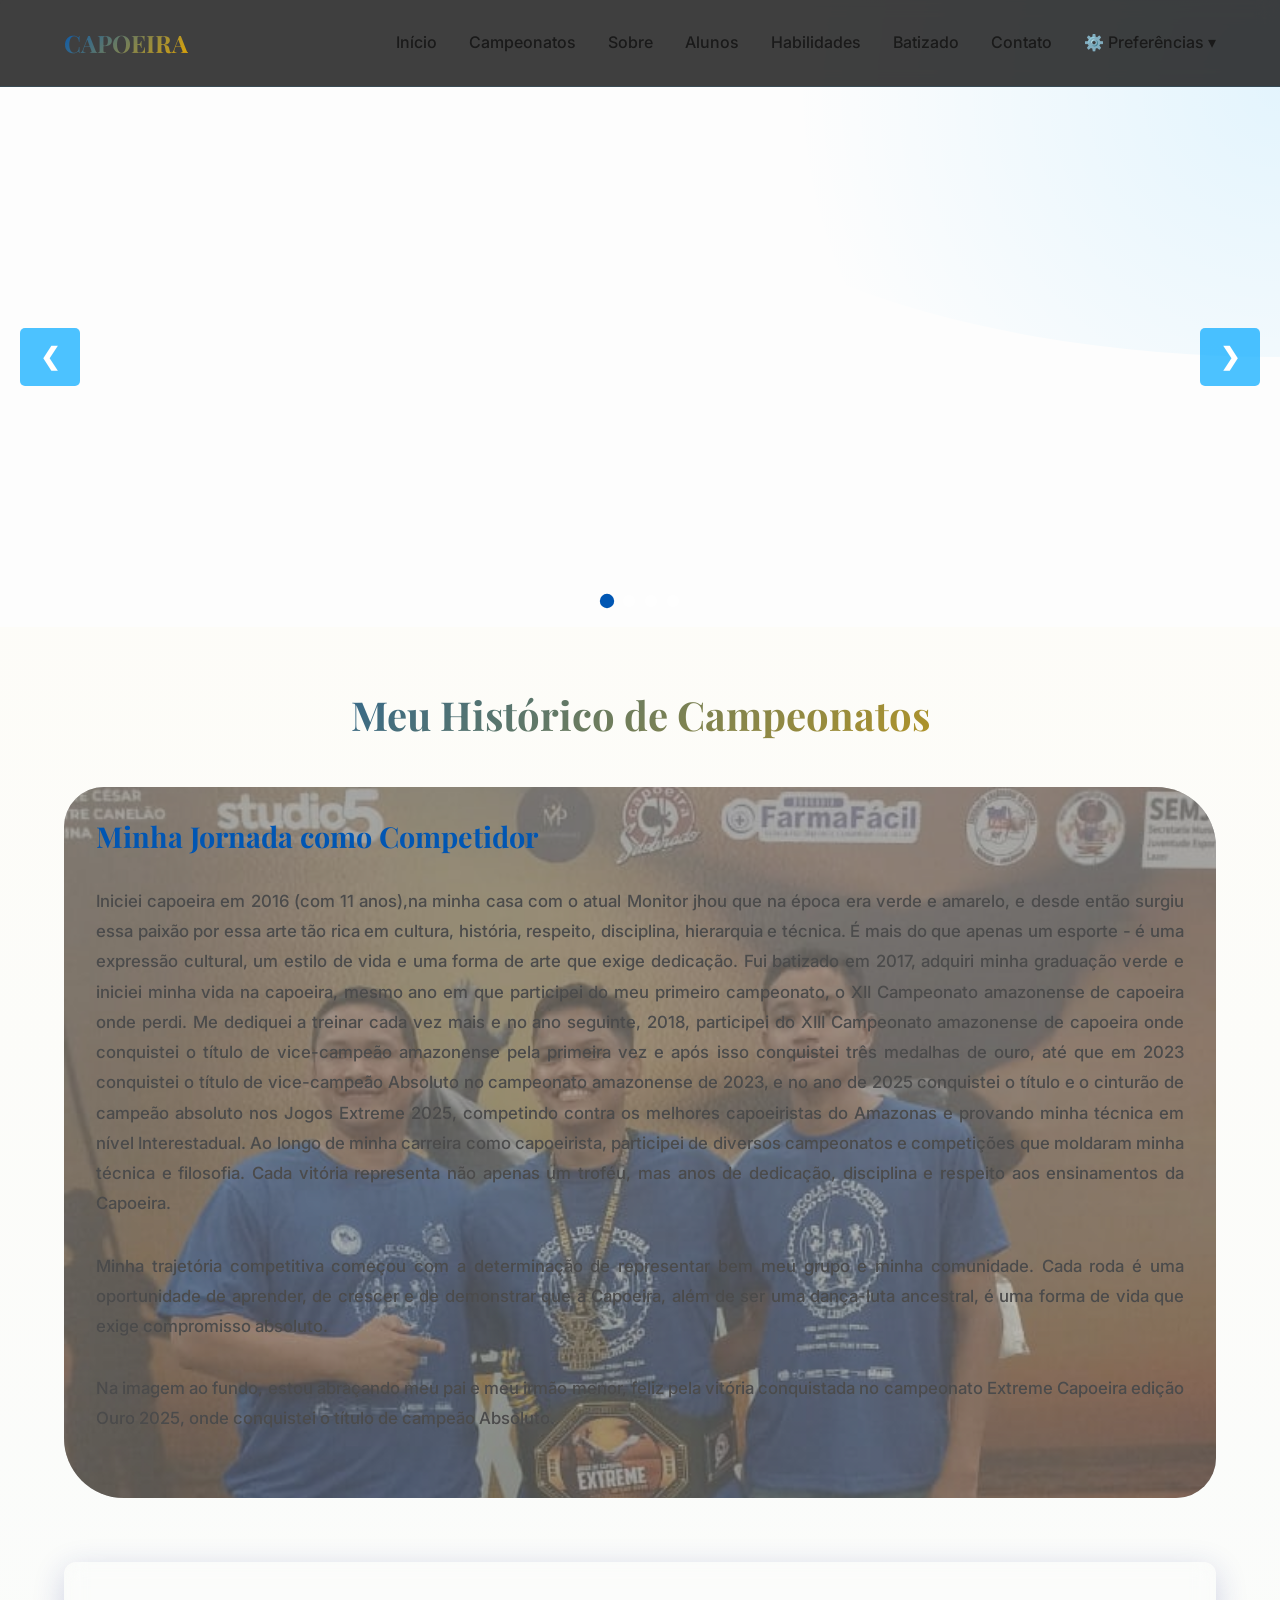
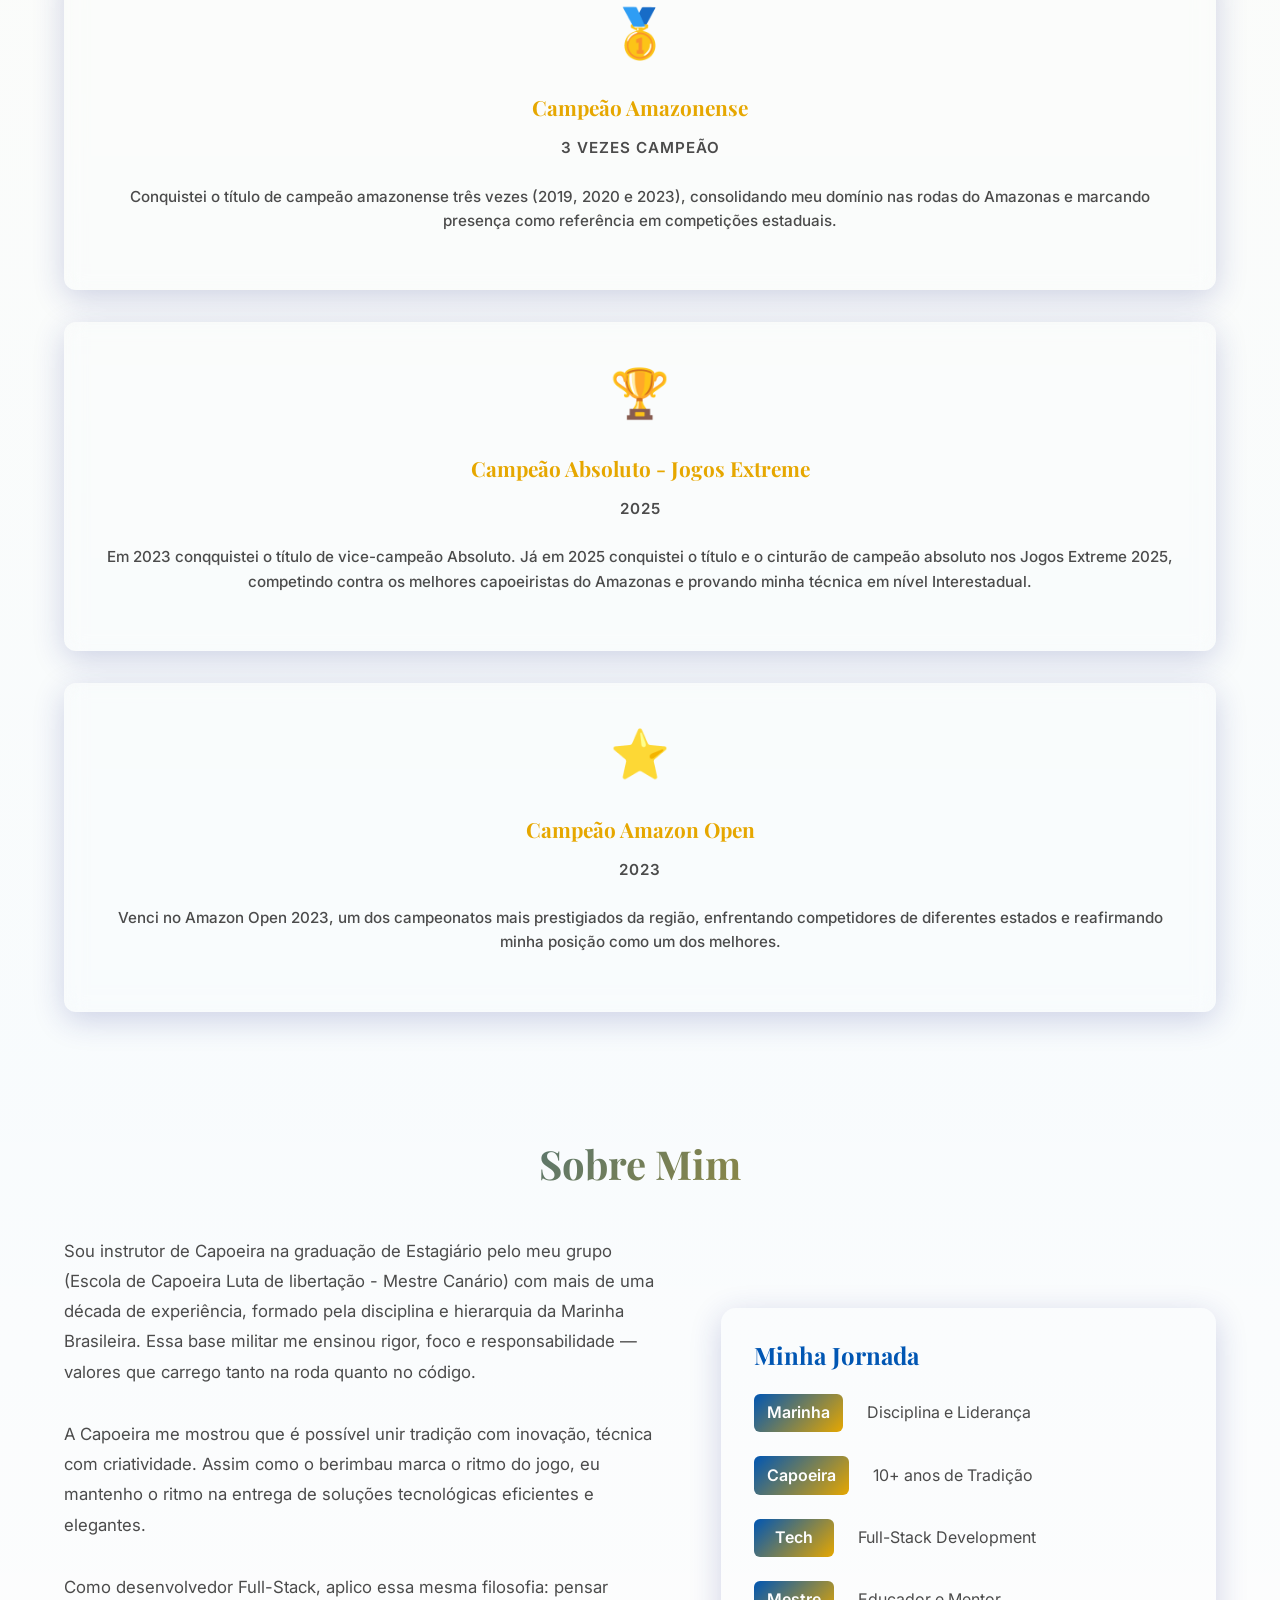
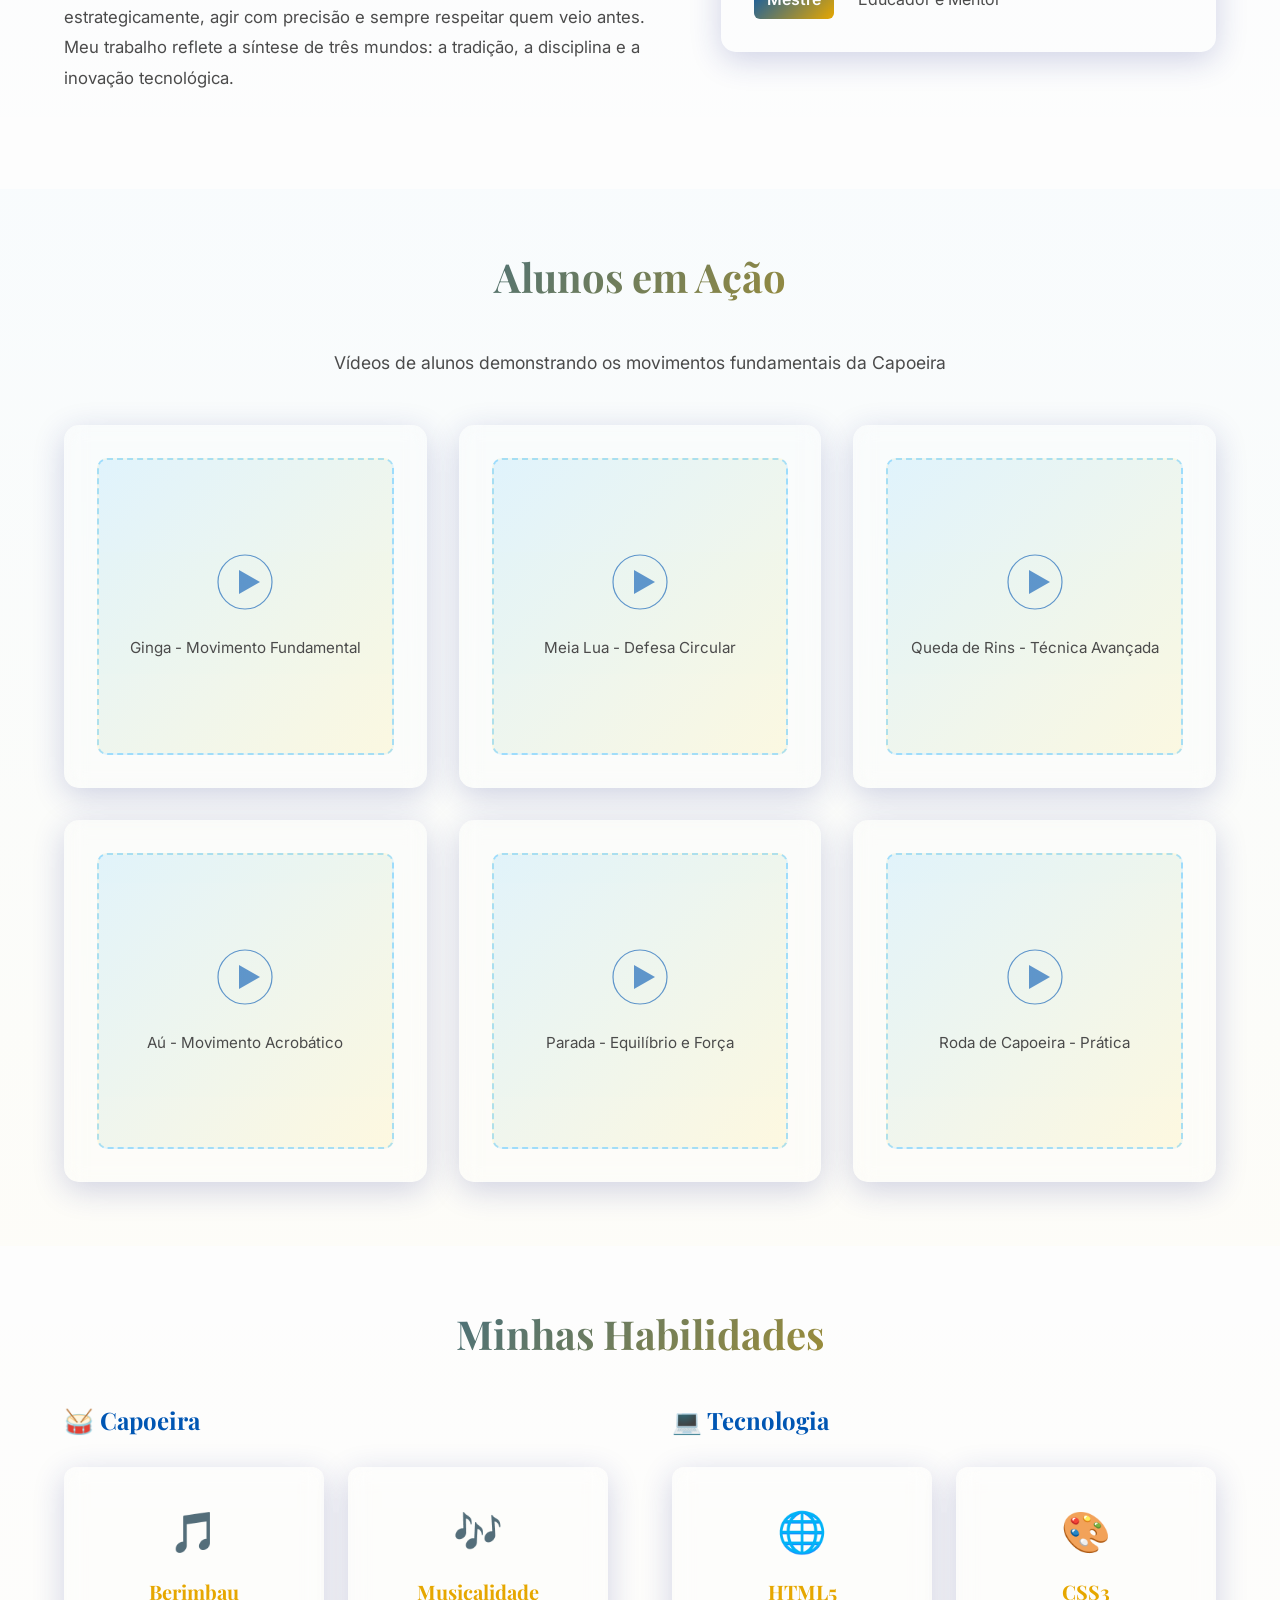
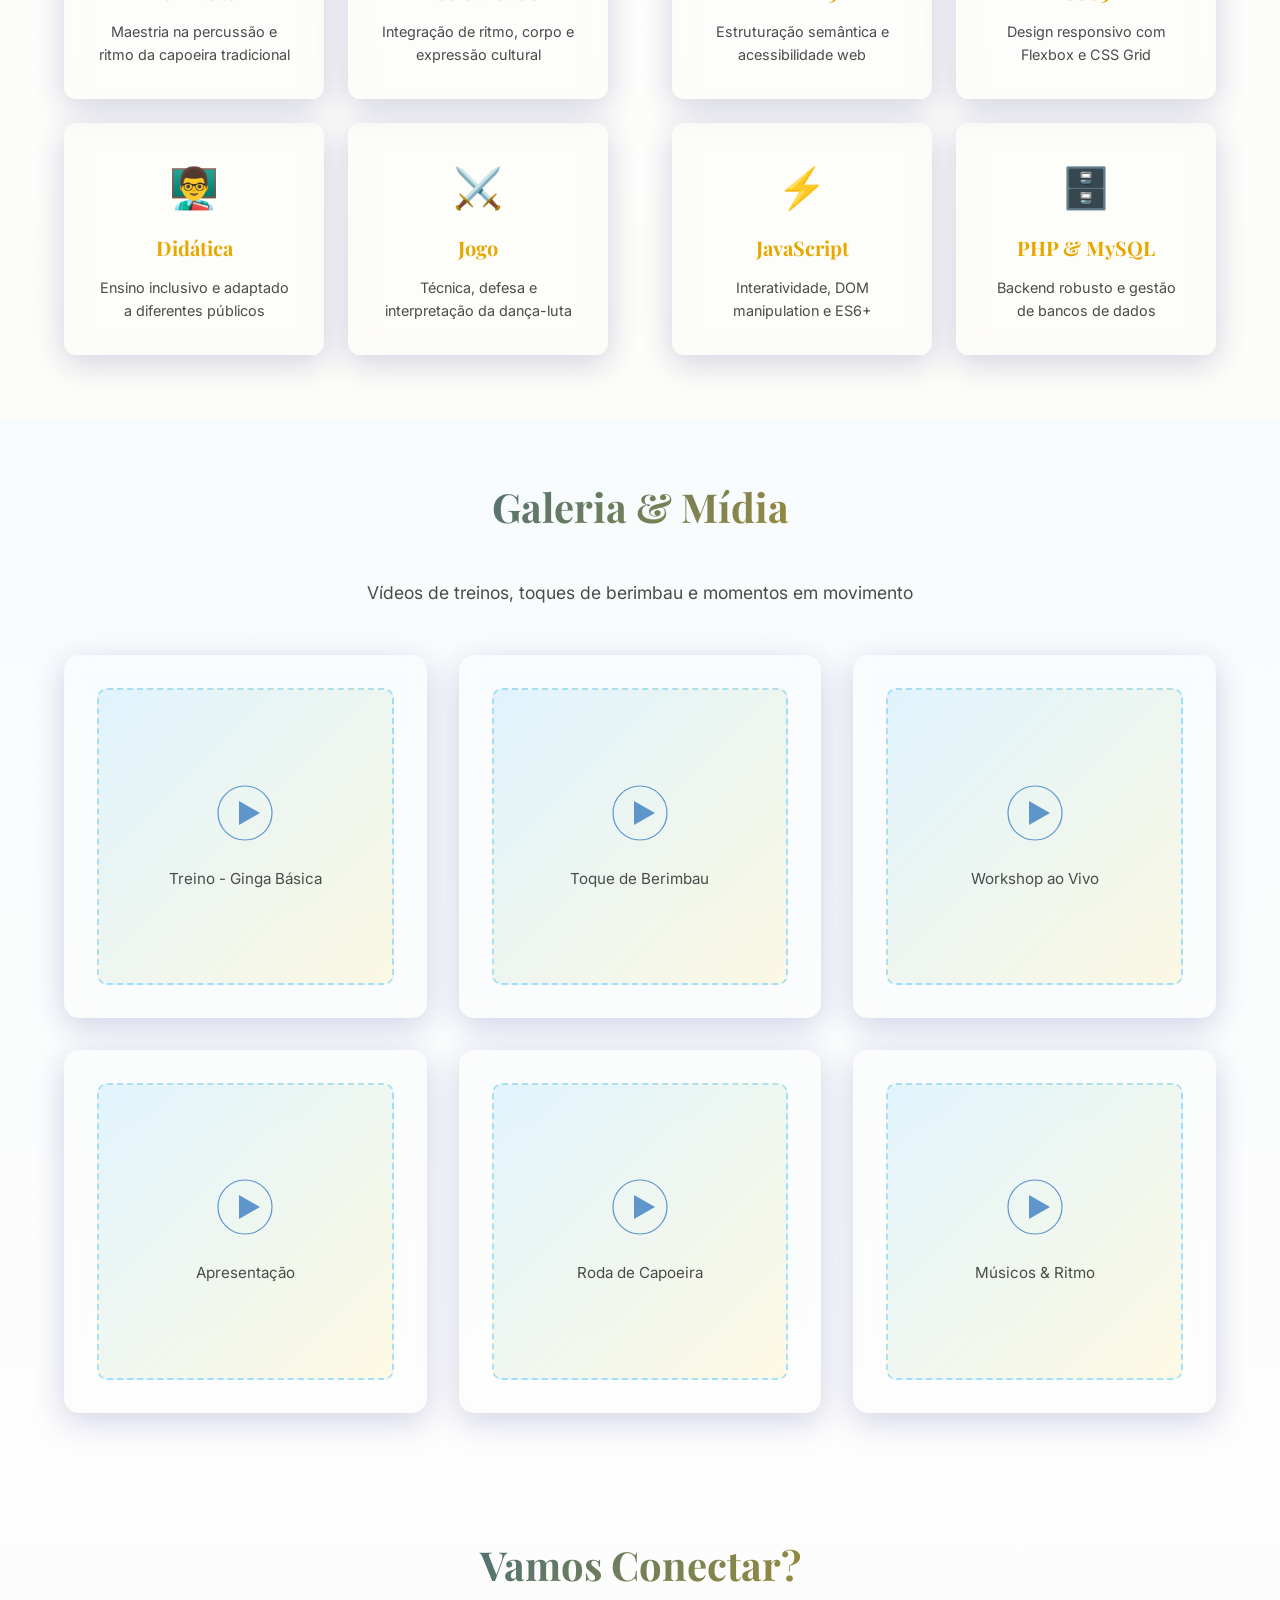
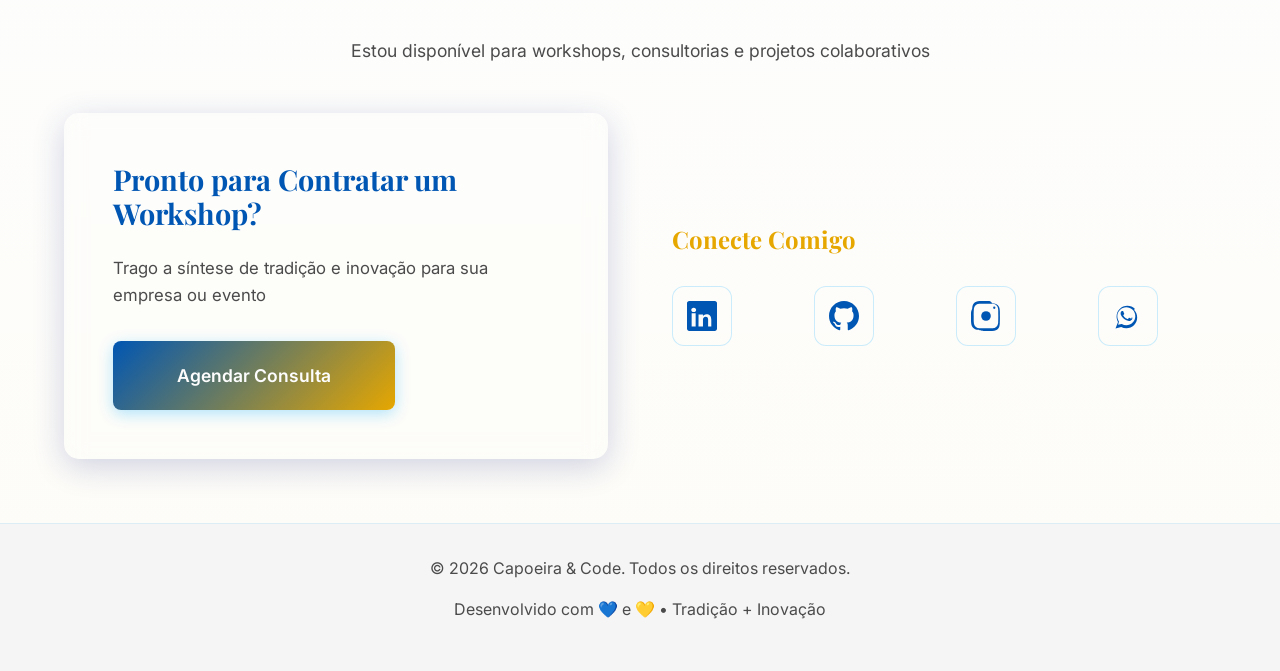
==== commit 82aa5d8e: "Add light/dark theme toggle and language preferences menu" ====
--- a/index.html
+++ b/index.html
@@ -24,6 +24,20 @@
                 <li><a href="#habilidades" class="nav-link">Habilidades</a></li>
                 <li><a href="batizado.html" class="nav-link">Batizado</a></li>
                 <li><a href="#contato" class="nav-link">Contato</a></li>
+                <li class="dropdown">
+                    <a href="#" class="nav-link">⚙️ Preferências ▾</a>
+                    <ul class="dropdown-content">
+                        <li class="theme-switch">
+                            <button id="btn-light" class="pref-btn">☀️ Claro</button>
+                            <button id="btn-dark" class="pref-btn">🌙 Escuro</button>
+                        </li>
+                        <li class="divider"></li>
+                        <li class="lang-switch">
+                            <button onclick="changeLanguage('pt')" class="pref-btn">🇧🇷 PT-BR</button>
+                            <button onclick="changeLanguage('en')" class="pref-btn">🇺🇸 English</button>
+                        </li>
+                    </ul>
+                </li>
             </ul>
             <div class="hamburger">
                 <span></span>
--- a/style.css
+++ b/style.css
@@ -2,23 +2,37 @@
    VARIÁVEIS E CORES - Dark Mode
    ============================================ */
 :root {
-    /* Cores Primárias */
-    --color-bg-dark: #0f0f0f;
-    --color-bg-secondary: #1a1a1a;
-    --color-bg-tertiary: #252525;
-    --color-text-light: #e8e8e8;
-    --color-text-muted: #a0a0a0;
+    /* TEMA CLARO (Padrão) */
+    --bg-main: #fdfdfd;
+    --bg-card: #ffffff;
+    --bg-secondary: #f5f5f5;
+    --bg-tertiary: #eeeeee;
+    --text-main: #1a1a1a;
+    --text-muted: #4b4b4b;
+    --text-light: #6b6b6b;
+    --accent-blue: #0056b3;
+    --accent-blue-dark: #003d7a;
+    --accent-blue-light: #0069d9;
+    --accent-yellow: #e6a700;
+    --accent-yellow-light: #ffc107;
+    
+    /* Cores Primárias (Compatibilidade) */
+    --color-bg-dark: #fdfdfd;
+    --color-bg-secondary: #f5f5f5;
+    --color-bg-tertiary: #eeeeee;
+    --color-text-light: #1a1a1a;
+    --color-text-muted: #4b4b4b;
     
     /* Cores de Destaque */
-    --color-blue: #00a8ff;
-    --color-blue-dark: #0088cc;
-    --color-blue-light: #33b3ff;
-    --color-yellow: #ffd700;
-    --color-yellow-light: #ffed4e;
+    --color-blue: #0056b3;
+    --color-blue-dark: #003d7a;
+    --color-blue-light: #0069d9;
+    --color-yellow: #e6a700;
+    --color-yellow-light: #ffc107;
     
     /* Gradientes */
-    --gradient-primary: linear-gradient(135deg, var(--color-blue) 0%, var(--color-yellow) 100%);
-    --gradient-secondary: linear-gradient(135deg, var(--color-blue-dark) 0%, #cc9500 100%);
+    --gradient-primary: linear-gradient(135deg, #0056b3 0%, #e6a700 100%);
+    --gradient-secondary: linear-gradient(135deg, #003d7a 0%, #cc9500 100%);
     
     /* Tipografia */
     --font-primary: 'Inter', sans-serif;
@@ -38,6 +52,37 @@
     --transition-slow: 0.5s ease-in-out;
 }
 
+/* TEMA ESCURO */
+body.dark-mode {
+    --bg-main: #0f0f0f;
+    --bg-card: #1a1a1a;
+    --bg-secondary: #252525;
+    --bg-tertiary: #303030;
+    --text-main: #e8e8e8;
+    --text-muted: #a0a0a0;
+    --text-light: #c0c0c0;
+    --accent-blue: #00a8ff;
+    --accent-blue-dark: #0088cc;
+    --accent-blue-light: #33b3ff;
+    --accent-yellow: #ffd700;
+    --accent-yellow-light: #ffed4e;
+    
+    --color-bg-dark: #0f0f0f;
+    --color-bg-secondary: #1a1a1a;
+    --color-bg-tertiary: #252525;
+    --color-text-light: #e8e8e8;
+    --color-text-muted: #a0a0a0;
+    
+    --color-blue: #00a8ff;
+    --color-blue-dark: #0088cc;
+    --color-blue-light: #33b3ff;
+    --color-yellow: #ffd700;
+    --color-yellow-light: #ffed4e;
+    
+    --gradient-primary: linear-gradient(135deg, #00a8ff 0%, #ffd700 100%);
+    --gradient-secondary: linear-gradient(135deg, #0088cc 0%, #cc9500 100%);
+}
+
 /* ============================================
    RESET E ESTILOS GLOBAIS
    ============================================ */
@@ -53,10 +98,11 @@
 
 body {
     font-family: var(--font-primary);
-    background-color: var(--color-bg-dark);
-    color: var(--color-text-light);
+    background-color: var(--bg-main);
+    color: var(--text-main);
     line-height: 1.6;
     overflow-x: hidden;
+    transition: background-color 0.3s ease, color 0.3s ease;
 }
 
 ::-webkit-scrollbar {
@@ -221,6 +267,75 @@
 
 .nav-link:hover::after {
     width: 100%;
+}
+
+/* ============================================
+   DROPDOWN MENU - PREFERÊNCIAS
+   ============================================ */
+.dropdown {
+    position: relative;
+}
+
+.dropdown > .nav-link::after {
+    display: none;
+}
+
+.dropdown-content {
+    display: none;
+    position: absolute;
+    background: var(--bg-card);
+    min-width: 200px;
+    box-shadow: 0 8px 16px rgba(0, 0, 0, 0.2);
+    padding: 0;
+    z-index: 1001;
+    border-radius: 8px;
+    border: 1px solid var(--accent-blue);
+    list-style: none;
+    top: 100%;
+    left: 0;
+    margin-top: 0.5rem;
+}
+
+.dropdown:hover .dropdown-content {
+    display: block;
+    animation: slideDown 0.3s ease-in-out;
+}
+
+.dropdown-content li {
+    padding: 0 !important;
+    border: none !important;
+}
+
+.theme-switch,
+.lang-switch {
+    display: flex;
+    flex-direction: column;
+    padding: 0.5rem 0;
+}
+
+.divider {
+    height: 1px;
+    background: var(--accent-blue);
+    opacity: 0.2;
+    margin: 0.5rem 0;
+}
+
+.pref-btn {
+    background: none;
+    border: none;
+    padding: 0.8rem 1rem;
+    text-align: left;
+    cursor: pointer;
+    color: var(--text-main);
+    font-family: var(--font-primary);
+    font-size: 0.95rem;
+    transition: all var(--transition-base);
+    width: 100%;
+}
+
+.pref-btn:hover {
+    background: var(--accent-blue);
+    color: white;
 }
 
 .hamburger {
